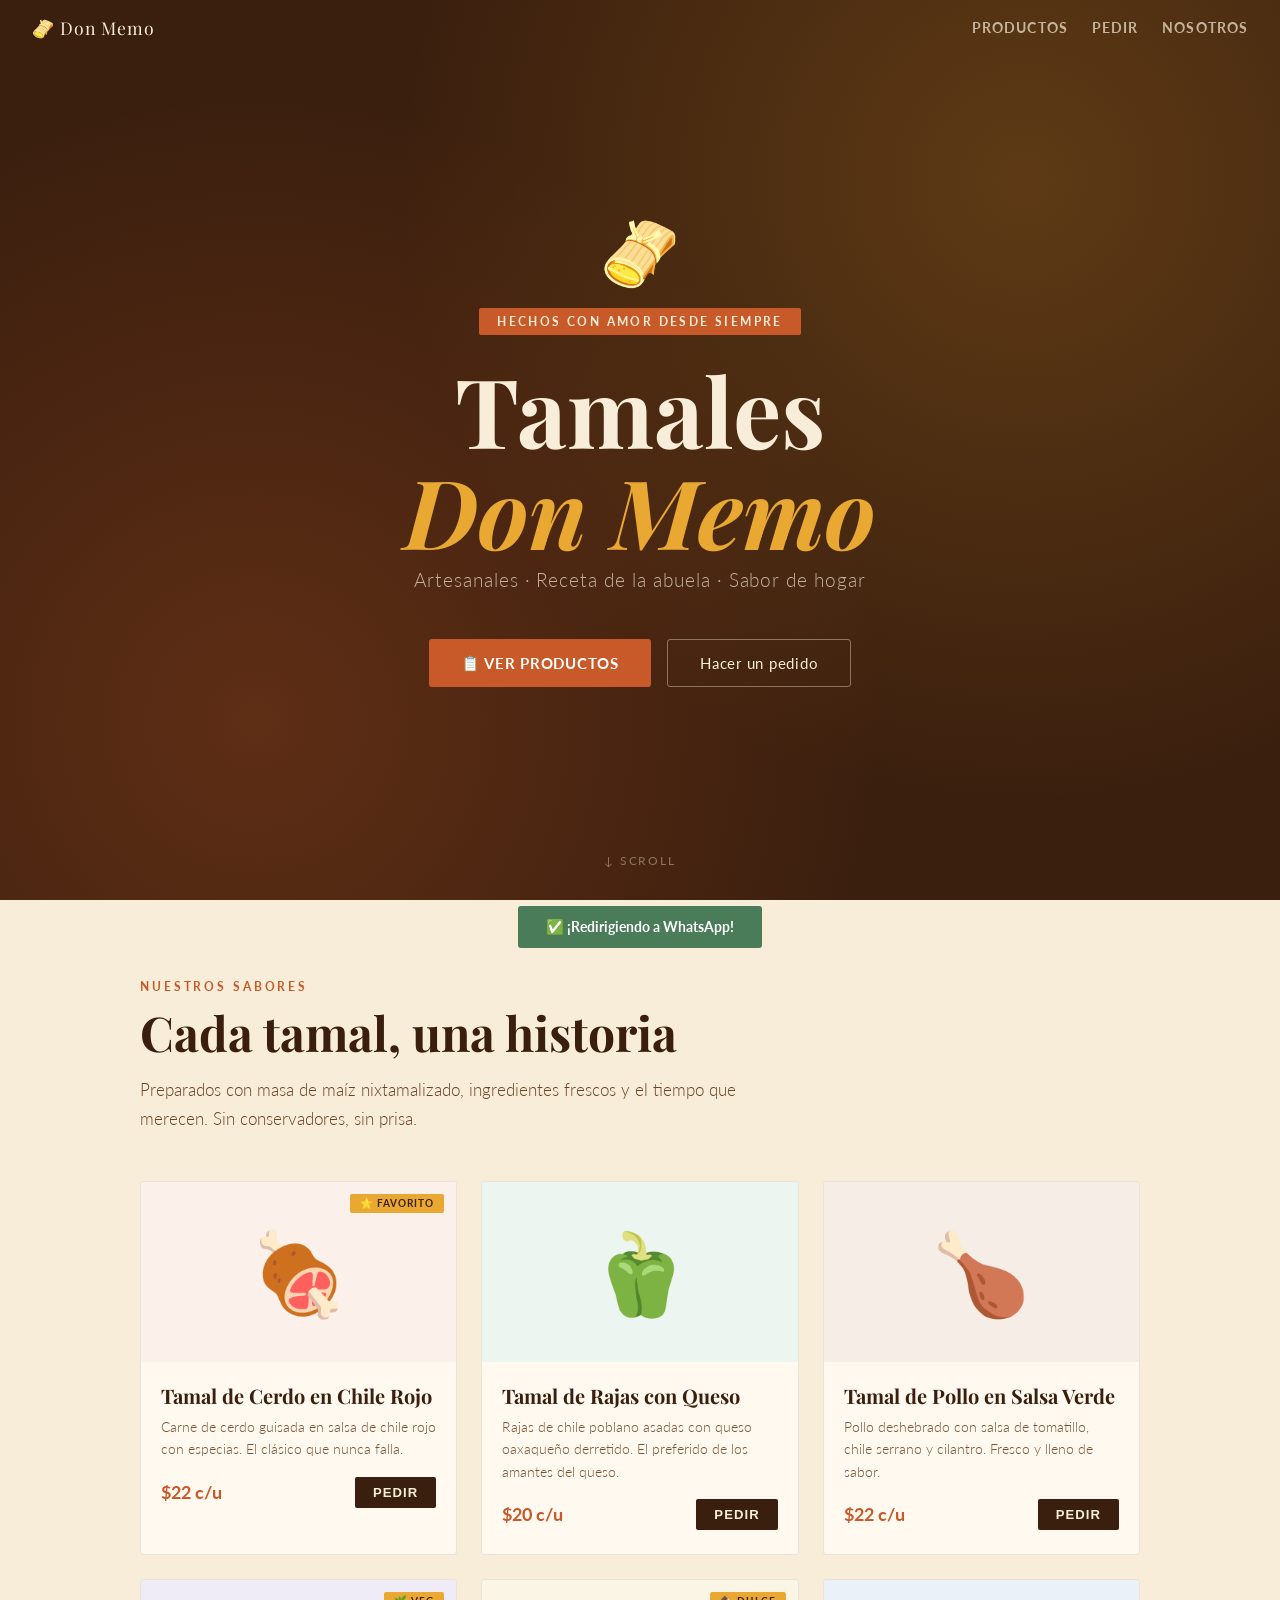
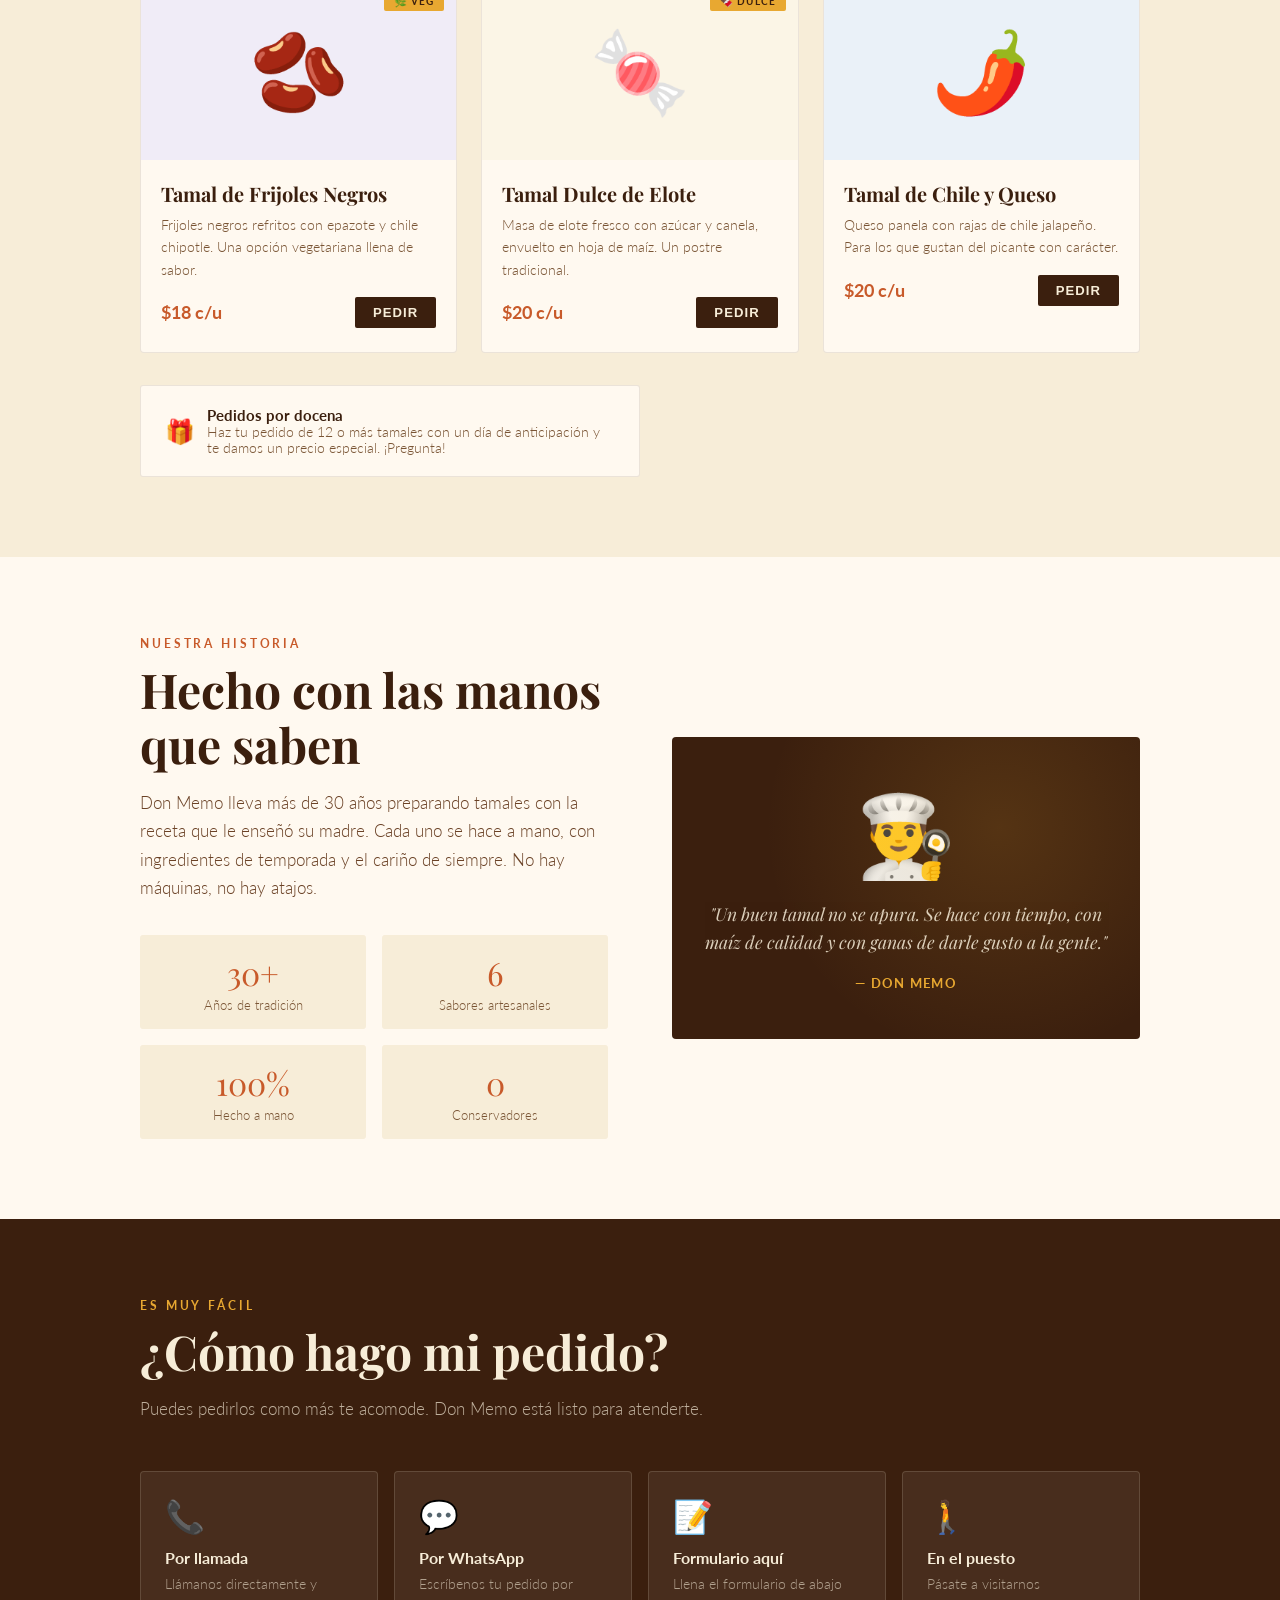
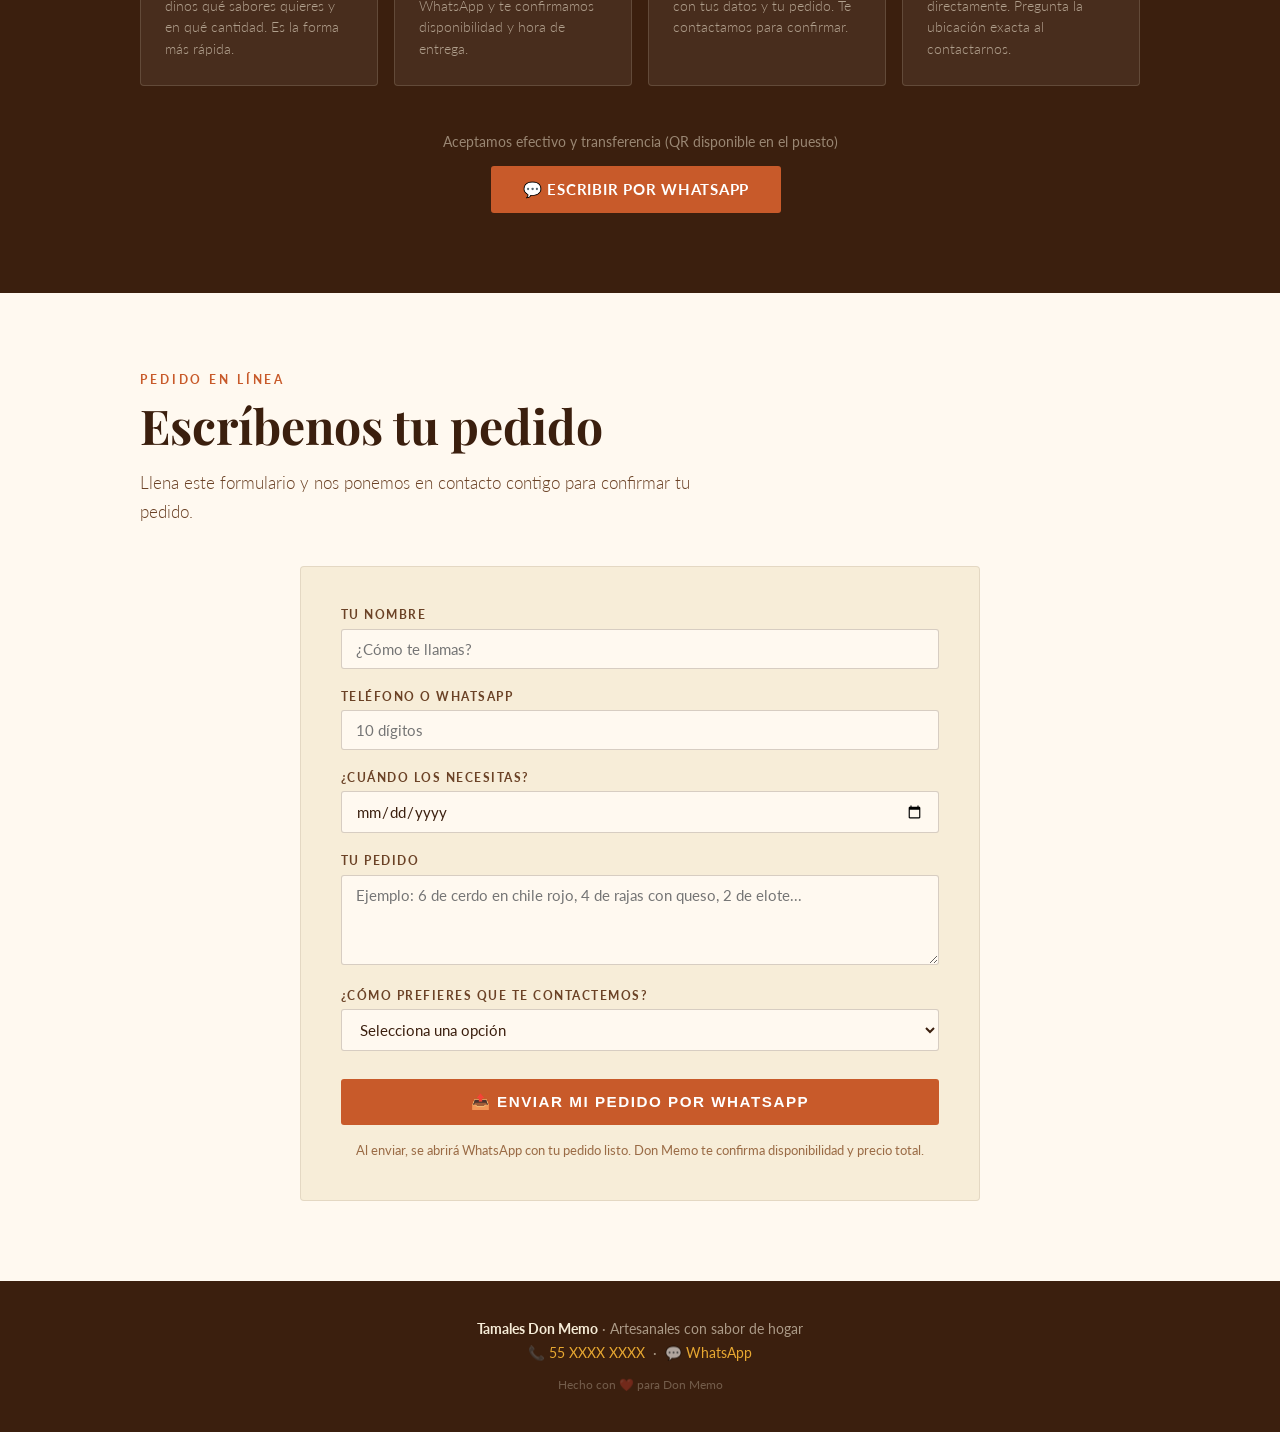
==== index.html @ 499f680a "carga incial de la pagina" ====
<!DOCTYPE html>
<html lang="es">
<head>
<meta charset="UTF-8">
<meta name="viewport" content="width=device-width, initial-scale=1.0">
<title>Tamales Don Memo – Artesanales de la Abuela</title>
<link href="https://fonts.googleapis.com/css2?family=Playfair+Display:ital,wght@0,700;1,400&family=Lato:wght@300;400;700&display=swap" rel="stylesheet">
<style>
  :root {
    --cafe: #3B1F0E;
    --terracota: #C85A2A;
    --amarillo: #E8A831;
    --crema: #F7EDD8;
    --verde: #4A7C59;
    --blanco: #FFF9F0;
  }

  * { margin: 0; padding: 0; box-sizing: border-box; }

  html { scroll-behavior: smooth; }

  body {
    font-family: 'Lato', sans-serif;
    background: var(--blanco);
    color: var(--cafe);
    overflow-x: hidden;
  }

  /* ─── HERO ─── */
  .hero {
    min-height: 100vh;
    background: var(--cafe);
    position: relative;
    display: flex;
    flex-direction: column;
    align-items: center;
    justify-content: center;
    text-align: center;
    padding: 2rem;
    overflow: hidden;
  }

  .hero::before {
    content: '';
    position: absolute;
    inset: 0;
    background-image:
      radial-gradient(circle at 20% 80%, rgba(200,90,42,0.25) 0%, transparent 50%),
      radial-gradient(circle at 80% 20%, rgba(232,168,49,0.2) 0%, transparent 50%);
    pointer-events: none;
  }

  .hero-badge {
    display: inline-block;
    background: var(--terracota);
    color: var(--crema);
    font-size: 0.75rem;
    letter-spacing: 0.2em;
    text-transform: uppercase;
    padding: 6px 18px;
    border-radius: 2px;
    margin-bottom: 1.5rem;
    font-weight: 700;
    animation: fadeDown 0.6s ease both;
  }

  .hero h1 {
    font-family: 'Playfair Display', serif;
    font-size: clamp(3rem, 10vw, 6rem);
    color: var(--crema);
    line-height: 1.05;
    margin-bottom: 0.5rem;
    animation: fadeDown 0.7s ease 0.1s both;
  }

  .hero h1 em {
    font-style: italic;
    color: var(--amarillo);
  }

  .hero-sub {
    font-size: clamp(1rem, 3vw, 1.2rem);
    color: rgba(247,237,216,0.7);
    font-weight: 300;
    letter-spacing: 0.05em;
    margin-bottom: 3rem;
    animation: fadeDown 0.7s ease 0.2s both;
  }

  .hero-cta {
    display: flex;
    gap: 1rem;
    flex-wrap: wrap;
    justify-content: center;
    animation: fadeDown 0.7s ease 0.3s both;
  }

  .btn-primary {
    background: var(--terracota);
    color: #fff;
    padding: 14px 32px;
    border-radius: 3px;
    font-weight: 700;
    font-size: 0.95rem;
    text-decoration: none;
    letter-spacing: 0.05em;
    text-transform: uppercase;
    transition: background 0.2s, transform 0.15s;
    display: inline-flex;
    align-items: center;
    gap: 8px;
  }
  .btn-primary:hover { background: #a84520; transform: translateY(-2px); }

  .btn-outline {
    border: 1.5px solid rgba(247,237,216,0.4);
    color: var(--crema);
    padding: 14px 32px;
    border-radius: 3px;
    font-weight: 400;
    font-size: 0.95rem;
    text-decoration: none;
    letter-spacing: 0.05em;
    transition: border-color 0.2s, transform 0.15s;
  }
  .btn-outline:hover { border-color: var(--crema); transform: translateY(-2px); }

  .scroll-hint {
    position: absolute;
    bottom: 2rem;
    left: 50%;
    transform: translateX(-50%);
    color: rgba(247,237,216,0.4);
    font-size: 0.75rem;
    letter-spacing: 0.15em;
    text-transform: uppercase;
    animation: bounce 2s infinite;
  }

  .hero-icon {
    font-size: 4rem;
    margin-bottom: 1rem;
    animation: fadeDown 0.6s ease 0s both;
    display: block;
  }

  /* ─── SECTION WRAPPER ─── */
  section { padding: 5rem 1.5rem; }

  .container { max-width: 1000px; margin: 0 auto; }

  .section-label {
    font-size: 0.72rem;
    letter-spacing: 0.25em;
    text-transform: uppercase;
    color: var(--terracota);
    font-weight: 700;
    margin-bottom: 0.75rem;
  }

  .section-title {
    font-family: 'Playfair Display', serif;
    font-size: clamp(2rem, 5vw, 3rem);
    line-height: 1.15;
    margin-bottom: 1rem;
    color: var(--cafe);
  }

  .section-desc {
    font-size: 1.05rem;
    color: #6B4226;
    line-height: 1.7;
    max-width: 600px;
    font-weight: 300;
  }

  /* ─── PRODUCTOS ─── */
  .productos-bg { background: var(--crema); }

  .productos-grid {
    display: grid;
    grid-template-columns: repeat(auto-fill, minmax(280px, 1fr));
    gap: 1.5rem;
    margin-top: 3rem;
  }

  .producto-card {
    background: var(--blanco);
    border-radius: 4px;
    overflow: hidden;
    border: 1px solid rgba(59,31,14,0.1);
    transition: transform 0.25s, box-shadow 0.25s;
    position: relative;
  }
  .producto-card:hover { transform: translateY(-5px); box-shadow: 0 12px 32px rgba(59,31,14,0.12); }

  .producto-img {
    width: 100%;
    height: 180px;
    display: flex;
    align-items: center;
    justify-content: center;
    font-size: 5rem;
    position: relative;
  }

  .producto-img-verde { background: #EDF5F1; }
  .producto-img-cafe  { background: #F5EDE6; }
  .producto-img-rojo  { background: #FBF0EA; }
  .producto-img-morado { background: #F0ECF7; }
  .producto-img-amarillo { background: #FBF5E6; }
  .producto-img-azul { background: #EAF1F8; }

  .producto-badge {
    position: absolute;
    top: 12px;
    right: 12px;
    background: var(--amarillo);
    color: var(--cafe);
    font-size: 0.65rem;
    font-weight: 700;
    letter-spacing: 0.1em;
    text-transform: uppercase;
    padding: 3px 10px;
    border-radius: 2px;
  }

  .producto-body { padding: 1.25rem 1.25rem 1.5rem; }

  .producto-nombre {
    font-family: 'Playfair Display', serif;
    font-size: 1.25rem;
    margin-bottom: 0.4rem;
    color: var(--cafe);
  }

  .producto-desc {
    font-size: 0.88rem;
    color: #7A5535;
    line-height: 1.6;
    margin-bottom: 1rem;
    font-weight: 300;
  }

  .producto-footer {
    display: flex;
    align-items: center;
    justify-content: space-between;
  }

  .producto-precio {
    font-size: 1.1rem;
    font-weight: 700;
    color: var(--terracota);
  }

  .btn-pedir {
    background: var(--cafe);
    color: var(--crema);
    border: none;
    padding: 8px 18px;
    border-radius: 2px;
    font-size: 0.82rem;
    font-weight: 700;
    letter-spacing: 0.08em;
    cursor: pointer;
    text-transform: uppercase;
    transition: background 0.2s;
  }
  .btn-pedir:hover { background: var(--terracota); }

  /* ─── NOSOTROS ─── */
  .nosotros-inner {
    display: grid;
    grid-template-columns: 1fr 1fr;
    gap: 4rem;
    align-items: center;
  }
  @media (max-width: 640px) { .nosotros-inner { grid-template-columns: 1fr; gap: 2rem; } }

  .nosotros-visual {
    background: var(--cafe);
    border-radius: 4px;
    padding: 3rem 2rem;
    text-align: center;
    position: relative;
    overflow: hidden;
  }
  .nosotros-visual::before {
    content: '';
    position: absolute;
    inset: 0;
    background: radial-gradient(circle at 70% 30%, rgba(232,168,49,0.15) 0%, transparent 60%);
  }
  .nosotros-emoji { font-size: 5rem; display: block; margin-bottom: 1rem; }
  .nosotros-quote {
    font-family: 'Playfair Display', serif;
    font-style: italic;
    color: var(--crema);
    font-size: 1.1rem;
    line-height: 1.6;
    opacity: 0.85;
  }

  .nosotros-data {
    display: grid;
    grid-template-columns: 1fr 1fr;
    gap: 1rem;
    margin-top: 2rem;
  }

  .dato {
    background: var(--crema);
    border-radius: 3px;
    padding: 1rem;
    text-align: center;
  }
  .dato-num {
    font-family: 'Playfair Display', serif;
    font-size: 2rem;
    color: var(--terracota);
    display: block;
  }
  .dato-label { font-size: 0.8rem; color: #7A5535; font-weight: 300; }

  /* ─── PEDIDOS ─── */
  .pedidos-bg { background: var(--cafe); }

  .pedidos-bg .section-label { color: var(--amarillo); }
  .pedidos-bg .section-title { color: var(--crema); }
  .pedidos-bg .section-desc { color: rgba(247,237,216,0.7); }

  .formas-grid {
    display: grid;
    grid-template-columns: repeat(auto-fill, minmax(220px, 1fr));
    gap: 1rem;
    margin-top: 3rem;
  }

  .forma-card {
    background: rgba(247,237,216,0.07);
    border: 1px solid rgba(247,237,216,0.15);
    border-radius: 4px;
    padding: 1.5rem;
    transition: background 0.2s;
  }
  .forma-card:hover { background: rgba(247,237,216,0.12); }

  .forma-icon { font-size: 2rem; margin-bottom: 0.75rem; display: block; }

  .forma-titulo {
    font-weight: 700;
    color: var(--crema);
    font-size: 1rem;
    margin-bottom: 0.4rem;
  }

  .forma-desc {
    font-size: 0.85rem;
    color: rgba(247,237,216,0.6);
    line-height: 1.6;
    font-weight: 300;
  }

  .pedido-cta {
    margin-top: 3rem;
    text-align: center;
  }

  /* ─── FORMULARIO ─── */
  .form-section { background: var(--blanco); }

  .form-wrapper {
    background: var(--crema);
    border-radius: 4px;
    padding: 2.5rem;
    margin-top: 2.5rem;
    border: 1px solid rgba(59,31,14,0.1);
    max-width: 680px;
    margin-left: auto;
    margin-right: auto;
  }

  .form-row { margin-bottom: 1.25rem; }

  .form-row label {
    display: block;
    font-size: 0.78rem;
    font-weight: 700;
    letter-spacing: 0.12em;
    text-transform: uppercase;
    color: #6B4226;
    margin-bottom: 0.4rem;
  }

  .form-row input,
  .form-row select,
  .form-row textarea {
    width: 100%;
    padding: 10px 14px;
    border: 1.5px solid rgba(59,31,14,0.2);
    border-radius: 3px;
    font-family: 'Lato', sans-serif;
    font-size: 0.95rem;
    background: var(--blanco);
    color: var(--cafe);
    outline: none;
    transition: border-color 0.2s;
  }
  .form-row input:focus,
  .form-row select:focus,
  .form-row textarea:focus {
    border-color: var(--terracota);
  }

  .form-row textarea { resize: vertical; min-height: 90px; }

  .form-submit {
    width: 100%;
    padding: 14px;
    background: var(--terracota);
    color: #fff;
    border: none;
    border-radius: 3px;
    font-size: 0.95rem;
    font-weight: 700;
    letter-spacing: 0.1em;
    text-transform: uppercase;
    cursor: pointer;
    transition: background 0.2s, transform 0.15s;
    margin-top: 0.5rem;
  }
  .form-submit:hover { background: #a84520; transform: translateY(-2px); }

  .form-nota {
    margin-top: 1rem;
    font-size: 0.8rem;
    color: #9A6B45;
    text-align: center;
    line-height: 1.5;
  }

  /* ─── FOOTER ─── */
  footer {
    background: var(--cafe);
    color: rgba(247,237,216,0.6);
    text-align: center;
    padding: 2.5rem 1.5rem;
    font-size: 0.85rem;
  }
  footer strong { color: var(--crema); }
  footer a { color: var(--amarillo); text-decoration: none; }

  /* ─── MODAL ─── */
  .modal-overlay {
    display: none;
    position: fixed;
    inset: 0;
    background: rgba(20,8,2,0.75);
    z-index: 100;
    align-items: center;
    justify-content: center;
    padding: 1rem;
  }
  .modal-overlay.active { display: flex; }

  .modal {
    background: var(--blanco);
    border-radius: 4px;
    padding: 2rem;
    max-width: 460px;
    width: 100%;
    position: relative;
    animation: zoomIn 0.2s ease;
  }

  .modal-close {
    position: absolute;
    top: 1rem;
    right: 1rem;
    background: none;
    border: none;
    font-size: 1.4rem;
    cursor: pointer;
    color: #9A6B45;
  }

  .modal h3 {
    font-family: 'Playfair Display', serif;
    font-size: 1.4rem;
    margin-bottom: 0.4rem;
    color: var(--cafe);
  }
  .modal p { font-size: 0.9rem; color: #7A5535; margin-bottom: 1.25rem; line-height: 1.6; }

  .modal .form-row { margin-bottom: 1rem; }
  .modal .form-submit { margin-top: 0; }

  /* ─── TOAST ─── */
  .toast {
    position: fixed;
    bottom: 2rem;
    left: 50%;
    transform: translateX(-50%) translateY(80px);
    background: var(--verde);
    color: #fff;
    padding: 12px 28px;
    border-radius: 3px;
    font-weight: 700;
    font-size: 0.9rem;
    z-index: 200;
    transition: transform 0.3s ease;
    pointer-events: none;
  }
  .toast.show { transform: translateX(-50%) translateY(0); }

  /* ─── ANIMACIONES ─── */
  @keyframes fadeDown {
    from { opacity: 0; transform: translateY(-16px); }
    to   { opacity: 1; transform: translateY(0); }
  }
  @keyframes bounce {
    0%, 100% { transform: translateX(-50%) translateY(0); }
    50%       { transform: translateX(-50%) translateY(8px); }
  }
  @keyframes zoomIn {
    from { opacity: 0; transform: scale(0.95); }
    to   { opacity: 1; transform: scale(1); }
  }

  /* ─── NAV ─── */
  nav {
    position: fixed;
    top: 0; left: 0; right: 0;
    z-index: 50;
    padding: 1rem 2rem;
    display: flex;
    align-items: center;
    justify-content: space-between;
    transition: background 0.3s, box-shadow 0.3s;
  }
  nav.scrolled {
    background: var(--cafe);
    box-shadow: 0 2px 16px rgba(0,0,0,0.3);
  }
  .nav-brand {
    font-family: 'Playfair Display', serif;
    font-size: 1.1rem;
    color: var(--crema);
    text-decoration: none;
    letter-spacing: 0.05em;
  }
  .nav-links { display: flex; gap: 1.5rem; }
  .nav-links a {
    color: rgba(247,237,216,0.7);
    text-decoration: none;
    font-size: 0.85rem;
    letter-spacing: 0.08em;
    font-weight: 700;
    text-transform: uppercase;
    transition: color 0.2s;
  }
  .nav-links a:hover { color: var(--crema); }
  @media (max-width: 500px) { .nav-links { display: none; } }
</style>
</head>
<body>

<!-- NAV -->
<nav id="nav">
  <a href="#" class="nav-brand">🫔 Don Memo</a>
  <div class="nav-links">
    <a href="#productos">Productos</a>
    <a href="#pedido">Pedir</a>
    <a href="#nosotros">Nosotros</a>
  </div>
</nav>

<!-- HERO -->
<section class="hero">
  <span class="hero-icon">🫔</span>
  <div class="hero-badge">Hechos con amor desde siempre</div>
  <h1>Tamales<br><em>Don Memo</em></h1>
  <p class="hero-sub">Artesanales · Receta de la abuela · Sabor de hogar</p>
  <div class="hero-cta">
    <a href="#productos" class="btn-primary">📋 Ver productos</a>
    <a href="#pedido" class="btn-outline">Hacer un pedido</a>
  </div>
  <span class="scroll-hint">↓ scroll</span>
</section>

<!-- PRODUCTOS -->
<section class="productos-bg" id="productos">
  <div class="container">
    <div class="section-label">Nuestros sabores</div>
    <h2 class="section-title">Cada tamal, una historia</h2>
    <p class="section-desc">Preparados con masa de maíz nixtamalizado, ingredientes frescos y el tiempo que merecen. Sin conservadores, sin prisa.</p>

    <div class="productos-grid">

      <div class="producto-card">
        <div class="producto-img producto-img-rojo">🍖
          <span class="producto-badge">⭐ Favorito</span>
        </div>
        <div class="producto-body">
          <h3 class="producto-nombre">Tamal de Cerdo en Chile Rojo</h3>
          <p class="producto-desc">Carne de cerdo guisada en salsa de chile rojo con especias. El clásico que nunca falla.</p>
          <div class="producto-footer">
            <span class="producto-precio">$22 c/u</span>
            <button class="btn-pedir" onclick="abrirModal('Tamal de Cerdo en Chile Rojo')">Pedir</button>
          </div>
        </div>
      </div>

      <div class="producto-card">
        <div class="producto-img producto-img-verde">🫑</div>
        <div class="producto-body">
          <h3 class="producto-nombre">Tamal de Rajas con Queso</h3>
          <p class="producto-desc">Rajas de chile poblano asadas con queso oaxaqueño derretido. El preferido de los amantes del queso.</p>
          <div class="producto-footer">
            <span class="producto-precio">$20 c/u</span>
            <button class="btn-pedir" onclick="abrirModal('Tamal de Rajas con Queso')">Pedir</button>
          </div>
        </div>
      </div>

      <div class="producto-card">
        <div class="producto-img producto-img-cafe">🍗</div>
        <div class="producto-body">
          <h3 class="producto-nombre">Tamal de Pollo en Salsa Verde</h3>
          <p class="producto-desc">Pollo deshebrado con salsa de tomatillo, chile serrano y cilantro. Fresco y lleno de sabor.</p>
          <div class="producto-footer">
            <span class="producto-precio">$22 c/u</span>
            <button class="btn-pedir" onclick="abrirModal('Tamal de Pollo en Salsa Verde')">Pedir</button>
          </div>
        </div>
      </div>

      <div class="producto-card">
        <div class="producto-img producto-img-morado">🫘
          <span class="producto-badge">🌿 Veg</span>
        </div>
        <div class="producto-body">
          <h3 class="producto-nombre">Tamal de Frijoles Negros</h3>
          <p class="producto-desc">Frijoles negros refritos con epazote y chile chipotle. Una opción vegetariana llena de sabor.</p>
          <div class="producto-footer">
            <span class="producto-precio">$18 c/u</span>
            <button class="btn-pedir" onclick="abrirModal('Tamal de Frijoles Negros')">Pedir</button>
          </div>
        </div>
      </div>

      <div class="producto-card">
        <div class="producto-img producto-img-amarillo">🍬
          <span class="producto-badge">🍫 Dulce</span>
        </div>
        <div class="producto-body">
          <h3 class="producto-nombre">Tamal Dulce de Elote</h3>
          <p class="producto-desc">Masa de elote fresco con azúcar y canela, envuelto en hoja de maíz. Un postre tradicional.</p>
          <div class="producto-footer">
            <span class="producto-precio">$20 c/u</span>
            <button class="btn-pedir" onclick="abrirModal('Tamal Dulce de Elote')">Pedir</button>
          </div>
        </div>
      </div>

      <div class="producto-card">
        <div class="producto-img producto-img-azul">🌶️</div>
        <div class="producto-body">
          <h3 class="producto-nombre">Tamal de Chile y Queso</h3>
          <p class="producto-desc">Queso panela con rajas de chile jalapeño. Para los que gustan del picante con carácter.</p>
          <div class="producto-footer">
            <span class="producto-precio">$20 c/u</span>
            <button class="btn-pedir" onclick="abrirModal('Tamal de Chile y Queso')">Pedir</button>
          </div>
        </div>
      </div>

    </div>

    <!-- Nota docena -->
    <div style="margin-top: 2rem; background: var(--blanco); border: 1px solid rgba(59,31,14,0.1); border-radius: 3px; padding: 1.25rem 1.5rem; display: flex; align-items: center; gap: 12px; max-width: 500px;">
      <span style="font-size: 1.5rem;">🎁</span>
      <div>
        <div style="font-weight: 700; font-size: 0.95rem; color: var(--cafe);">Pedidos por docena</div>
        <div style="font-size: 0.85rem; color: #7A5535; font-weight: 300;">Haz tu pedido de 12 o más tamales con un día de anticipación y te damos un precio especial. ¡Pregunta!</div>
      </div>
    </div>
  </div>
</section>

<!-- NOSOTROS -->
<section id="nosotros">
  <div class="container">
    <div class="nosotros-inner">
      <div>
        <div class="section-label">Nuestra historia</div>
        <h2 class="section-title">Hecho con las manos que saben</h2>
        <p class="section-desc">Don Memo lleva más de 30 años preparando tamales con la receta que le enseñó su madre. Cada uno se hace a mano, con ingredientes de temporada y el cariño de siempre. No hay máquinas, no hay atajos.</p>
        <div class="nosotros-data">
          <div class="dato"><span class="dato-num">30+</span><span class="dato-label">Años de tradición</span></div>
          <div class="dato"><span class="dato-num">6</span><span class="dato-label">Sabores artesanales</span></div>
          <div class="dato"><span class="dato-num">100%</span><span class="dato-label">Hecho a mano</span></div>
          <div class="dato"><span class="dato-num">0</span><span class="dato-label">Conservadores</span></div>
        </div>
      </div>
      <div class="nosotros-visual">
        <span class="nosotros-emoji">👨‍🍳</span>
        <p class="nosotros-quote">"Un buen tamal no se apura. Se hace con tiempo, con maíz de calidad y con ganas de darle gusto a la gente."</p>
        <br>
        <p style="color: var(--amarillo); font-size: 0.8rem; letter-spacing: 0.1em; text-transform: uppercase; font-weight: 700;">— Don Memo</p>
      </div>
    </div>
  </div>
</section>

<!-- CÓMO PEDIR -->
<section class="pedidos-bg" id="pedido">
  <div class="container">
    <div class="section-label">Es muy fácil</div>
    <h2 class="section-title">¿Cómo hago mi pedido?</h2>
    <p class="section-desc">Puedes pedirlos como más te acomode. Don Memo está listo para atenderte.</p>

    <div class="formas-grid">
      <div class="forma-card">
        <span class="forma-icon">📞</span>
        <div class="forma-titulo">Por llamada</div>
        <div class="forma-desc">Llámanos directamente y dinos qué sabores quieres y en qué cantidad. Es la forma más rápida.</div>
      </div>
      <div class="forma-card">
        <span class="forma-icon">💬</span>
        <div class="forma-titulo">Por WhatsApp</div>
        <div class="forma-desc">Escríbenos tu pedido por WhatsApp y te confirmamos disponibilidad y hora de entrega.</div>
      </div>
      <div class="forma-card">
        <span class="forma-icon">📝</span>
        <div class="forma-titulo">Formulario aquí</div>
        <div class="forma-desc">Llena el formulario de abajo con tus datos y tu pedido. Te contactamos para confirmar.</div>
      </div>
      <div class="forma-card">
        <span class="forma-icon">🚶</span>
        <div class="forma-titulo">En el puesto</div>
        <div class="forma-desc">Pásate a visitarnos directamente. Pregunta la ubicación exacta al contactarnos.</div>
      </div>
    </div>

    <div class="pedido-cta">
      <p style="color: rgba(247,237,216,0.5); font-size: 0.85rem; margin-bottom: 1rem;">Aceptamos efectivo y transferencia (QR disponible en el puesto)</p>
      <a href="https://wa.me/521XXXXXXXXXX?text=Hola%20Don%20Memo%2C%20quiero%20hacer%20un%20pedido%20de%20tamales%20%F0%9F%AB%94" target="_blank" class="btn-primary" style="margin-right: 0.5rem;">
        💬 Escribir por WhatsApp
      </a>
    </div>
  </div>
</section>

<!-- FORMULARIO -->
<section class="form-section">
  <div class="container">
    <div class="section-label">Pedido en línea</div>
    <h2 class="section-title">Escríbenos tu pedido</h2>
    <p class="section-desc">Llena este formulario y nos ponemos en contacto contigo para confirmar tu pedido.</p>

    <div class="form-wrapper">
      <div class="form-row">
        <label>Tu nombre</label>
        <input type="text" id="nombre" placeholder="¿Cómo te llamas?" />
      </div>
      <div class="form-row">
        <label>Teléfono o WhatsApp</label>
        <input type="tel" id="telefono" placeholder="10 dígitos" />
      </div>
      <div class="form-row">
        <label>¿Cuándo los necesitas?</label>
        <input type="date" id="fecha" />
      </div>
      <div class="form-row">
        <label>Tu pedido</label>
        <textarea id="pedido-txt" placeholder="Ejemplo: 6 de cerdo en chile rojo, 4 de rajas con queso, 2 de elote..."></textarea>
      </div>
      <div class="form-row">
        <label>¿Cómo prefieres que te contactemos?</label>
        <select id="contacto">
          <option value="">Selecciona una opción</option>
          <option value="whatsapp">Por WhatsApp</option>
          <option value="llamada">Por llamada</option>
        </select>
      </div>
      <button class="form-submit" onclick="enviarPedido()">📤 Enviar mi pedido por WhatsApp</button>
      <p class="form-nota">Al enviar, se abrirá WhatsApp con tu pedido listo. Don Memo te confirma disponibilidad y precio total.</p>
    </div>
  </div>
</section>

<!-- FOOTER -->
<footer>
  <p><strong>Tamales Don Memo</strong> · Artesanales con sabor de hogar</p>
  <p style="margin-top: 0.5rem;">📞 <a href="tel:521XXXXXXXXXX">55 XXXX XXXX</a> &nbsp;·&nbsp; 💬 <a href="https://wa.me/521XXXXXXXXXX">WhatsApp</a></p>
  <p style="margin-top: 1rem; font-size: 0.75rem; opacity: 0.5;">Hecho con ❤️ para Don Memo</p>
</footer>

<!-- MODAL -->
<div class="modal-overlay" id="modal">
  <div class="modal">
    <button class="modal-close" onclick="cerrarModal()">✕</button>
    <h3 id="modal-titulo">Tamal de Cerdo</h3>
    <p>Dinos cuántos necesitas y te contactamos por WhatsApp para confirmar tu pedido.</p>
    <div class="form-row">
      <label>Tu nombre</label>
      <input type="text" id="m-nombre" placeholder="¿Cómo te llamas?" />
    </div>
    <div class="form-row">
      <label>Cantidad</label>
      <input type="number" id="m-cantidad" min="1" value="6" placeholder="¿Cuántos tamales?" />
    </div>
    <div class="form-row">
      <label>Tu teléfono</label>
      <input type="tel" id="m-tel" placeholder="Para confirmarte el pedido" />
    </div>
    <button class="form-submit" onclick="enviarModal()">💬 Pedir por WhatsApp</button>
  </div>
</div>

<!-- TOAST -->
<div class="toast" id="toast">✅ ¡Redirigiendo a WhatsApp!</div>

<script>
  // NAV scroll effect
  window.addEventListener('scroll', () => {
    document.getElementById('nav').classList.toggle('scrolled', window.scrollY > 60);
  });

  // Modal
  let productoActual = '';
  function abrirModal(nombre) {
    productoActual = nombre;
    document.getElementById('modal-titulo').textContent = nombre;
    document.getElementById('modal').classList.add('active');
  }
  function cerrarModal() {
    document.getElementById('modal').classList.remove('active');
  }
  document.getElementById('modal').addEventListener('click', function(e) {
    if (e.target === this) cerrarModal();
  });

  function enviarModal() {
    const nombre   = document.getElementById('m-nombre').value.trim();
    const cantidad = document.getElementById('m-cantidad').value;
    const tel      = document.getElementById('m-tel').value.trim();

    if (!nombre || !cantidad) {
      alert('Por favor completa tu nombre y la cantidad.');
      return;
    }

    const msg = `Hola Don Memo 🫔, soy *${nombre}* y quisiera pedir *${cantidad} tamales de ${productoActual}*. Mi teléfono es ${tel || 'te lo doy después'}. ¿Están disponibles?`;
    const url = `https://wa.me/521XXXXXXXXXX?text=${encodeURIComponent(msg)}`;
    cerrarModal();
    mostrarToast();
    setTimeout(() => window.open(url, '_blank'), 600);
  }

  function enviarPedido() {
    const nombre   = document.getElementById('nombre').value.trim();
    const telefono = document.getElementById('telefono').value.trim();
    const fecha    = document.getElementById('fecha').value;
    const pedido   = document.getElementById('pedido-txt').value.trim();

    if (!nombre || !pedido) {
      alert('Por favor llena al menos tu nombre y el pedido.');
      return;
    }

    let msg = `Hola Don Memo 🫔, soy *${nombre}*`;
    if (telefono) msg += `, mi tel es ${telefono}`;
    if (fecha)    msg += `. Lo necesito para el *${fecha}*`;
    msg += `.\n\nMi pedido:\n${pedido}\n\n¿Puede ser? 😊`;

    const url = `https://wa.me/521XXXXXXXXXX?text=${encodeURIComponent(msg)}`;
    mostrarToast();
    setTimeout(() => window.open(url, '_blank'), 600);
  }

  function mostrarToast() {
    const t = document.getElementById('toast');
    t.classList.add('show');
    setTimeout(() => t.classList.remove('show'), 3000);
  }
</script>
</body>
</html>
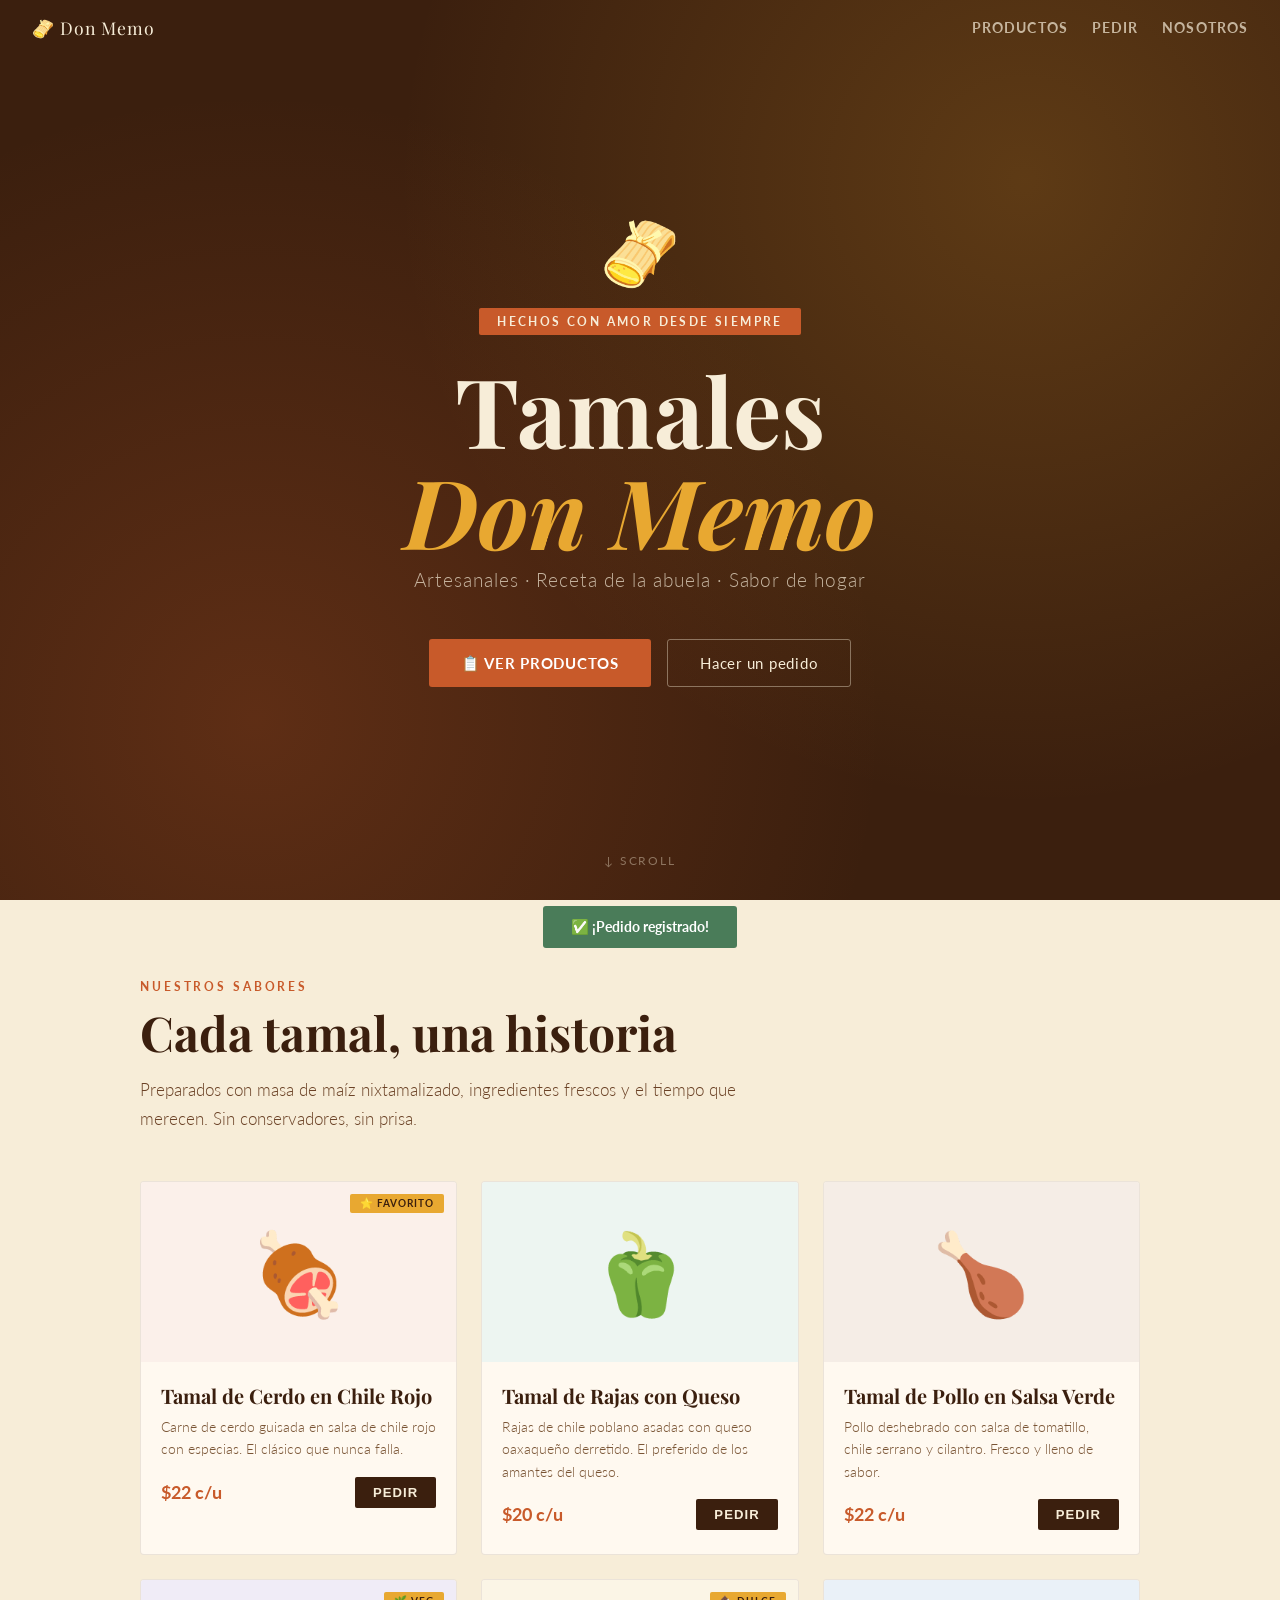
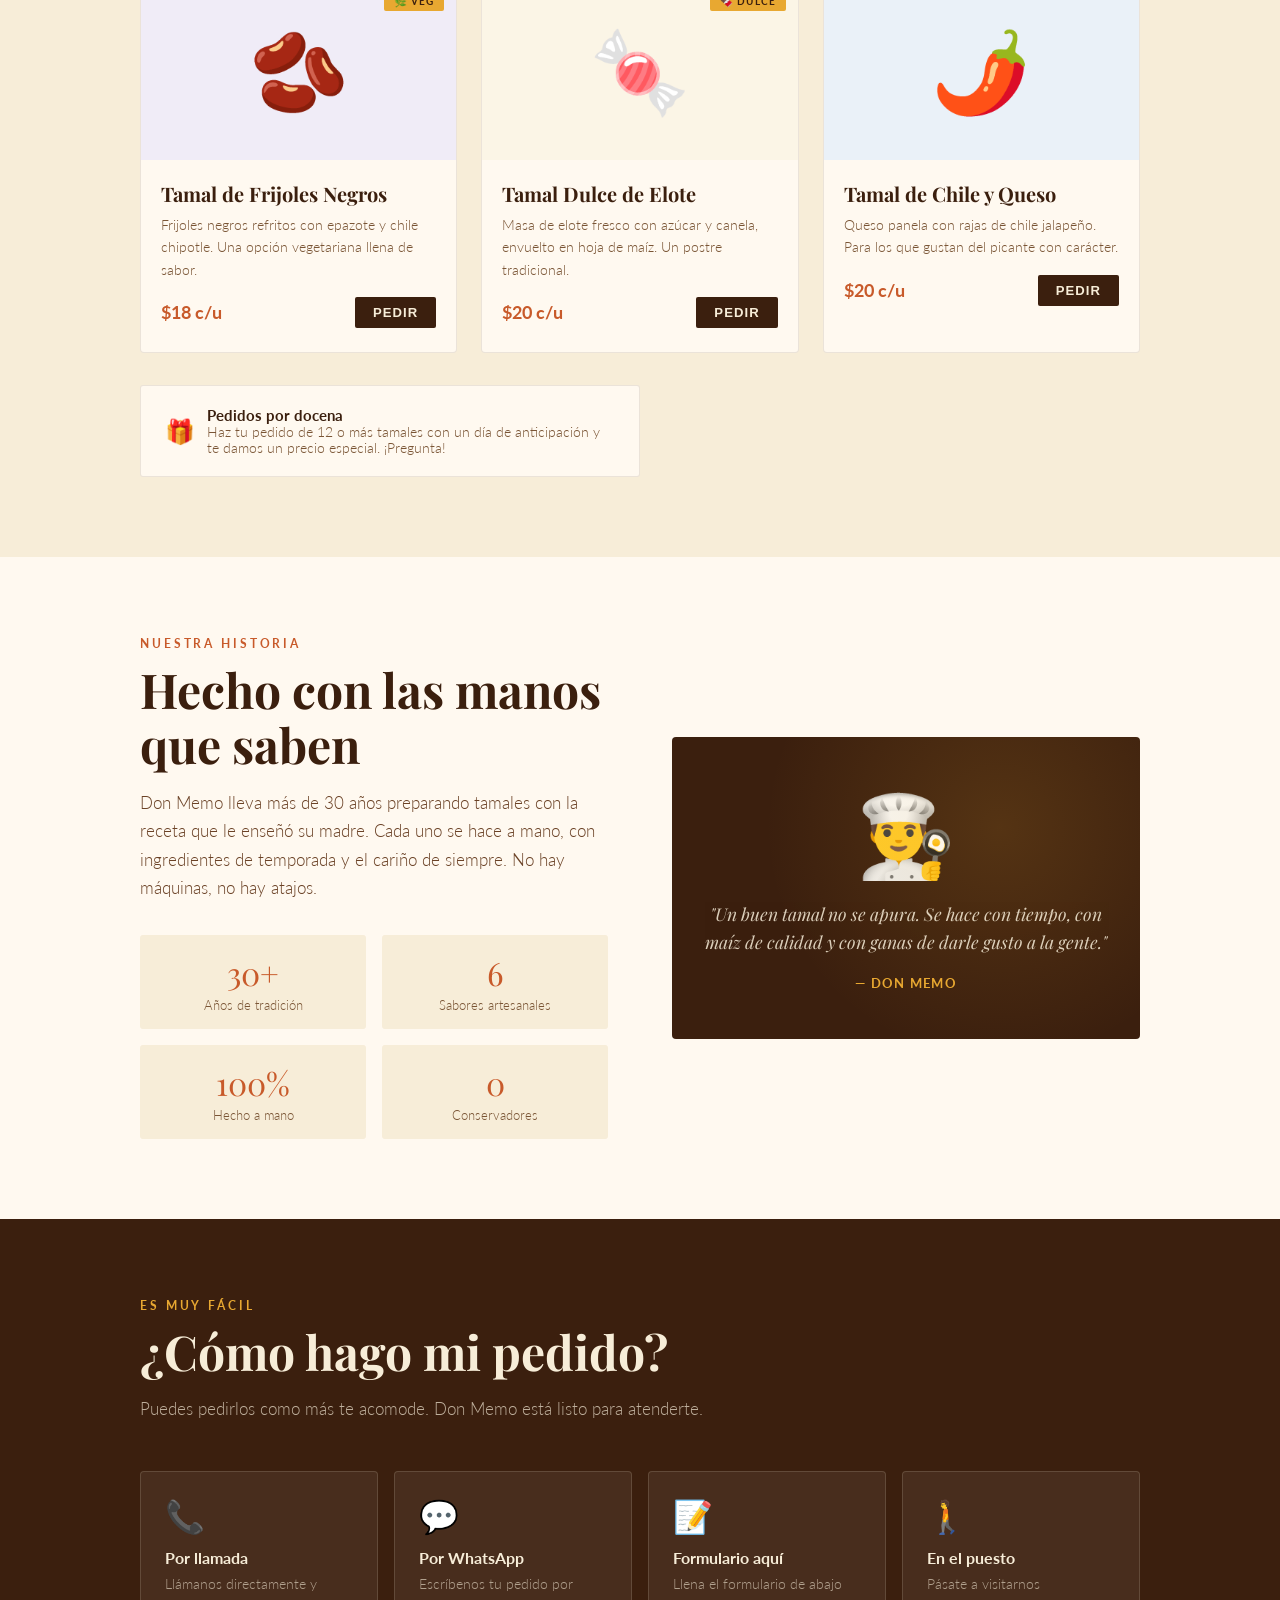
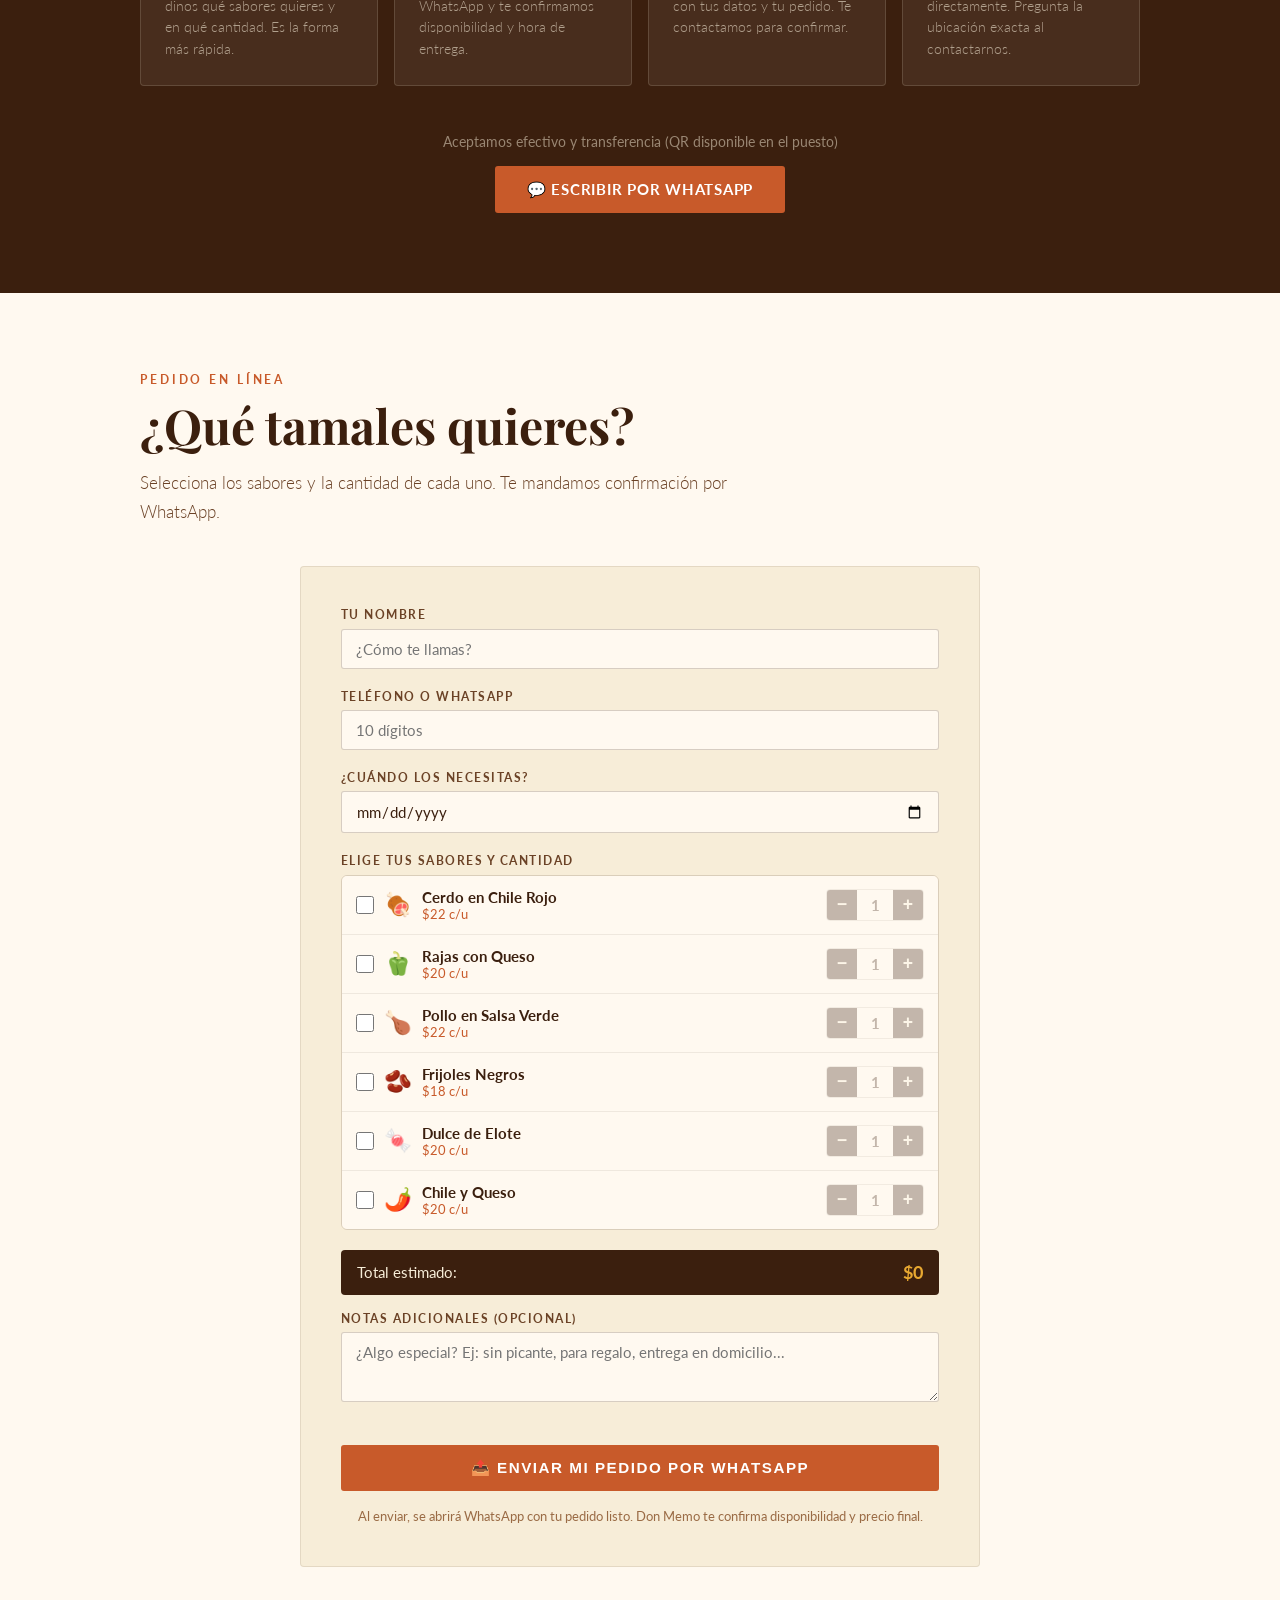
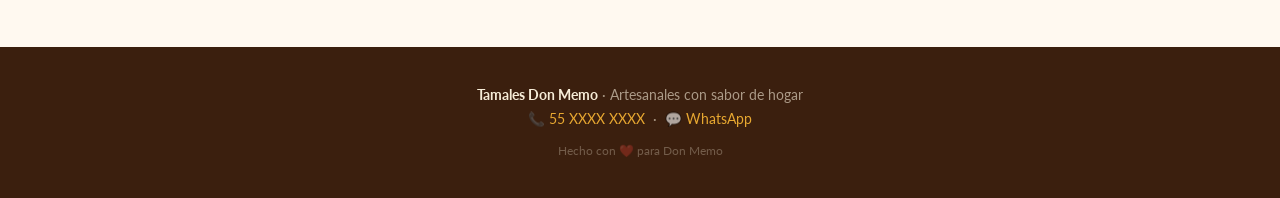
==== commit 96103eb4: "cambio en pedidos" ====
--- a/index.html
+++ b/index.html
@@ -16,550 +16,234 @@
   }
 
   * { margin: 0; padding: 0; box-sizing: border-box; }
-
   html { scroll-behavior: smooth; }
-
-  body {
-    font-family: 'Lato', sans-serif;
-    background: var(--blanco);
-    color: var(--cafe);
-    overflow-x: hidden;
-  }
-
-  /* ─── HERO ─── */
+  body { font-family: 'Lato', sans-serif; background: var(--blanco); color: var(--cafe); overflow-x: hidden; }
+
+  /* HERO */
   .hero {
-    min-height: 100vh;
-    background: var(--cafe);
-    position: relative;
-    display: flex;
-    flex-direction: column;
-    align-items: center;
-    justify-content: center;
-    text-align: center;
-    padding: 2rem;
-    overflow: hidden;
-  }
-
+    min-height: 100vh; background: var(--cafe); position: relative;
+    display: flex; flex-direction: column; align-items: center;
+    justify-content: center; text-align: center; padding: 2rem; overflow: hidden;
+  }
   .hero::before {
-    content: '';
-    position: absolute;
-    inset: 0;
+    content: ''; position: absolute; inset: 0;
     background-image:
       radial-gradient(circle at 20% 80%, rgba(200,90,42,0.25) 0%, transparent 50%),
       radial-gradient(circle at 80% 20%, rgba(232,168,49,0.2) 0%, transparent 50%);
     pointer-events: none;
   }
-
   .hero-badge {
-    display: inline-block;
-    background: var(--terracota);
-    color: var(--crema);
-    font-size: 0.75rem;
-    letter-spacing: 0.2em;
-    text-transform: uppercase;
-    padding: 6px 18px;
-    border-radius: 2px;
-    margin-bottom: 1.5rem;
-    font-weight: 700;
+    display: inline-block; background: var(--terracota); color: var(--crema);
+    font-size: 0.75rem; letter-spacing: 0.2em; text-transform: uppercase;
+    padding: 6px 18px; border-radius: 2px; margin-bottom: 1.5rem; font-weight: 700;
     animation: fadeDown 0.6s ease both;
   }
-
   .hero h1 {
-    font-family: 'Playfair Display', serif;
-    font-size: clamp(3rem, 10vw, 6rem);
-    color: var(--crema);
-    line-height: 1.05;
-    margin-bottom: 0.5rem;
+    font-family: 'Playfair Display', serif; font-size: clamp(3rem, 10vw, 6rem);
+    color: var(--crema); line-height: 1.05; margin-bottom: 0.5rem;
     animation: fadeDown 0.7s ease 0.1s both;
   }
-
-  .hero h1 em {
-    font-style: italic;
-    color: var(--amarillo);
-  }
-
+  .hero h1 em { font-style: italic; color: var(--amarillo); }
   .hero-sub {
-    font-size: clamp(1rem, 3vw, 1.2rem);
-    color: rgba(247,237,216,0.7);
-    font-weight: 300;
-    letter-spacing: 0.05em;
-    margin-bottom: 3rem;
+    font-size: clamp(1rem, 3vw, 1.2rem); color: rgba(247,237,216,0.7);
+    font-weight: 300; letter-spacing: 0.05em; margin-bottom: 3rem;
     animation: fadeDown 0.7s ease 0.2s both;
   }
-
-  .hero-cta {
-    display: flex;
-    gap: 1rem;
-    flex-wrap: wrap;
-    justify-content: center;
-    animation: fadeDown 0.7s ease 0.3s both;
-  }
-
+  .hero-cta { display: flex; gap: 1rem; flex-wrap: wrap; justify-content: center; animation: fadeDown 0.7s ease 0.3s both; }
   .btn-primary {
-    background: var(--terracota);
-    color: #fff;
-    padding: 14px 32px;
-    border-radius: 3px;
-    font-weight: 700;
-    font-size: 0.95rem;
-    text-decoration: none;
-    letter-spacing: 0.05em;
-    text-transform: uppercase;
-    transition: background 0.2s, transform 0.15s;
-    display: inline-flex;
-    align-items: center;
-    gap: 8px;
+    background: var(--terracota); color: #fff; padding: 14px 32px; border-radius: 3px;
+    font-weight: 700; font-size: 0.95rem; text-decoration: none; letter-spacing: 0.05em;
+    text-transform: uppercase; transition: background 0.2s, transform 0.15s;
+    display: inline-flex; align-items: center; gap: 8px;
   }
   .btn-primary:hover { background: #a84520; transform: translateY(-2px); }
-
   .btn-outline {
-    border: 1.5px solid rgba(247,237,216,0.4);
-    color: var(--crema);
-    padding: 14px 32px;
-    border-radius: 3px;
-    font-weight: 400;
-    font-size: 0.95rem;
-    text-decoration: none;
-    letter-spacing: 0.05em;
-    transition: border-color 0.2s, transform 0.15s;
+    border: 1.5px solid rgba(247,237,216,0.4); color: var(--crema); padding: 14px 32px;
+    border-radius: 3px; font-weight: 400; font-size: 0.95rem; text-decoration: none;
+    letter-spacing: 0.05em; transition: border-color 0.2s, transform 0.15s;
   }
   .btn-outline:hover { border-color: var(--crema); transform: translateY(-2px); }
-
   .scroll-hint {
-    position: absolute;
-    bottom: 2rem;
-    left: 50%;
-    transform: translateX(-50%);
-    color: rgba(247,237,216,0.4);
-    font-size: 0.75rem;
-    letter-spacing: 0.15em;
-    text-transform: uppercase;
-    animation: bounce 2s infinite;
-  }
-
-  .hero-icon {
-    font-size: 4rem;
-    margin-bottom: 1rem;
-    animation: fadeDown 0.6s ease 0s both;
-    display: block;
-  }
-
-  /* ─── SECTION WRAPPER ─── */
+    position: absolute; bottom: 2rem; left: 50%; transform: translateX(-50%);
+    color: rgba(247,237,216,0.4); font-size: 0.75rem; letter-spacing: 0.15em;
+    text-transform: uppercase; animation: bounce 2s infinite;
+  }
+  .hero-icon { font-size: 4rem; margin-bottom: 1rem; animation: fadeDown 0.6s ease 0s both; display: block; }
+
+  /* SECTIONS */
   section { padding: 5rem 1.5rem; }
-
   .container { max-width: 1000px; margin: 0 auto; }
-
-  .section-label {
-    font-size: 0.72rem;
-    letter-spacing: 0.25em;
-    text-transform: uppercase;
-    color: var(--terracota);
-    font-weight: 700;
-    margin-bottom: 0.75rem;
-  }
-
-  .section-title {
-    font-family: 'Playfair Display', serif;
-    font-size: clamp(2rem, 5vw, 3rem);
-    line-height: 1.15;
-    margin-bottom: 1rem;
-    color: var(--cafe);
-  }
-
-  .section-desc {
-    font-size: 1.05rem;
-    color: #6B4226;
-    line-height: 1.7;
-    max-width: 600px;
-    font-weight: 300;
-  }
-
-  /* ─── PRODUCTOS ─── */
+  .section-label { font-size: 0.72rem; letter-spacing: 0.25em; text-transform: uppercase; color: var(--terracota); font-weight: 700; margin-bottom: 0.75rem; }
+  .section-title { font-family: 'Playfair Display', serif; font-size: clamp(2rem, 5vw, 3rem); line-height: 1.15; margin-bottom: 1rem; color: var(--cafe); }
+  .section-desc { font-size: 1.05rem; color: #6B4226; line-height: 1.7; max-width: 600px; font-weight: 300; }
+
+  /* PRODUCTOS */
   .productos-bg { background: var(--crema); }
-
-  .productos-grid {
-    display: grid;
-    grid-template-columns: repeat(auto-fill, minmax(280px, 1fr));
-    gap: 1.5rem;
-    margin-top: 3rem;
-  }
-
-  .producto-card {
-    background: var(--blanco);
-    border-radius: 4px;
-    overflow: hidden;
-    border: 1px solid rgba(59,31,14,0.1);
-    transition: transform 0.25s, box-shadow 0.25s;
-    position: relative;
-  }
+  .productos-grid { display: grid; grid-template-columns: repeat(auto-fill, minmax(280px, 1fr)); gap: 1.5rem; margin-top: 3rem; }
+  .producto-card { background: var(--blanco); border-radius: 4px; overflow: hidden; border: 1px solid rgba(59,31,14,0.1); transition: transform 0.25s, box-shadow 0.25s; position: relative; }
   .producto-card:hover { transform: translateY(-5px); box-shadow: 0 12px 32px rgba(59,31,14,0.12); }
-
-  .producto-img {
-    width: 100%;
-    height: 180px;
-    display: flex;
-    align-items: center;
-    justify-content: center;
-    font-size: 5rem;
-    position: relative;
-  }
-
+  .producto-img { width: 100%; height: 180px; display: flex; align-items: center; justify-content: center; font-size: 5rem; position: relative; }
   .producto-img-verde { background: #EDF5F1; }
   .producto-img-cafe  { background: #F5EDE6; }
   .producto-img-rojo  { background: #FBF0EA; }
   .producto-img-morado { background: #F0ECF7; }
   .producto-img-amarillo { background: #FBF5E6; }
   .producto-img-azul { background: #EAF1F8; }
-
-  .producto-badge {
-    position: absolute;
-    top: 12px;
-    right: 12px;
-    background: var(--amarillo);
-    color: var(--cafe);
-    font-size: 0.65rem;
-    font-weight: 700;
-    letter-spacing: 0.1em;
-    text-transform: uppercase;
-    padding: 3px 10px;
-    border-radius: 2px;
-  }
-
+  .producto-badge { position: absolute; top: 12px; right: 12px; background: var(--amarillo); color: var(--cafe); font-size: 0.65rem; font-weight: 700; letter-spacing: 0.1em; text-transform: uppercase; padding: 3px 10px; border-radius: 2px; }
   .producto-body { padding: 1.25rem 1.25rem 1.5rem; }
-
-  .producto-nombre {
-    font-family: 'Playfair Display', serif;
-    font-size: 1.25rem;
-    margin-bottom: 0.4rem;
-    color: var(--cafe);
-  }
-
-  .producto-desc {
-    font-size: 0.88rem;
-    color: #7A5535;
-    line-height: 1.6;
-    margin-bottom: 1rem;
-    font-weight: 300;
-  }
-
-  .producto-footer {
-    display: flex;
-    align-items: center;
-    justify-content: space-between;
-  }
-
-  .producto-precio {
-    font-size: 1.1rem;
-    font-weight: 700;
-    color: var(--terracota);
-  }
-
-  .btn-pedir {
-    background: var(--cafe);
-    color: var(--crema);
-    border: none;
-    padding: 8px 18px;
-    border-radius: 2px;
-    font-size: 0.82rem;
-    font-weight: 700;
-    letter-spacing: 0.08em;
-    cursor: pointer;
-    text-transform: uppercase;
-    transition: background 0.2s;
-  }
+  .producto-nombre { font-family: 'Playfair Display', serif; font-size: 1.25rem; margin-bottom: 0.4rem; color: var(--cafe); }
+  .producto-desc { font-size: 0.88rem; color: #7A5535; line-height: 1.6; margin-bottom: 1rem; font-weight: 300; }
+  .producto-footer { display: flex; align-items: center; justify-content: space-between; }
+  .producto-precio { font-size: 1.1rem; font-weight: 700; color: var(--terracota); }
+  .btn-pedir { background: var(--cafe); color: var(--crema); border: none; padding: 8px 18px; border-radius: 2px; font-size: 0.82rem; font-weight: 700; letter-spacing: 0.08em; cursor: pointer; text-transform: uppercase; transition: background 0.2s; }
   .btn-pedir:hover { background: var(--terracota); }
 
-  /* ─── NOSOTROS ─── */
-  .nosotros-inner {
-    display: grid;
-    grid-template-columns: 1fr 1fr;
-    gap: 4rem;
-    align-items: center;
-  }
+  /* NOSOTROS */
+  .nosotros-inner { display: grid; grid-template-columns: 1fr 1fr; gap: 4rem; align-items: center; }
   @media (max-width: 640px) { .nosotros-inner { grid-template-columns: 1fr; gap: 2rem; } }
-
-  .nosotros-visual {
-    background: var(--cafe);
-    border-radius: 4px;
-    padding: 3rem 2rem;
-    text-align: center;
-    position: relative;
-    overflow: hidden;
-  }
-  .nosotros-visual::before {
-    content: '';
-    position: absolute;
-    inset: 0;
-    background: radial-gradient(circle at 70% 30%, rgba(232,168,49,0.15) 0%, transparent 60%);
-  }
+  .nosotros-visual { background: var(--cafe); border-radius: 4px; padding: 3rem 2rem; text-align: center; position: relative; overflow: hidden; }
+  .nosotros-visual::before { content: ''; position: absolute; inset: 0; background: radial-gradient(circle at 70% 30%, rgba(232,168,49,0.15) 0%, transparent 60%); }
   .nosotros-emoji { font-size: 5rem; display: block; margin-bottom: 1rem; }
-  .nosotros-quote {
-    font-family: 'Playfair Display', serif;
-    font-style: italic;
-    color: var(--crema);
-    font-size: 1.1rem;
-    line-height: 1.6;
-    opacity: 0.85;
-  }
-
-  .nosotros-data {
-    display: grid;
-    grid-template-columns: 1fr 1fr;
-    gap: 1rem;
-    margin-top: 2rem;
-  }
-
-  .dato {
-    background: var(--crema);
-    border-radius: 3px;
-    padding: 1rem;
-    text-align: center;
-  }
-  .dato-num {
-    font-family: 'Playfair Display', serif;
-    font-size: 2rem;
-    color: var(--terracota);
-    display: block;
-  }
+  .nosotros-quote { font-family: 'Playfair Display', serif; font-style: italic; color: var(--crema); font-size: 1.1rem; line-height: 1.6; opacity: 0.85; }
+  .nosotros-data { display: grid; grid-template-columns: 1fr 1fr; gap: 1rem; margin-top: 2rem; }
+  .dato { background: var(--crema); border-radius: 3px; padding: 1rem; text-align: center; }
+  .dato-num { font-family: 'Playfair Display', serif; font-size: 2rem; color: var(--terracota); display: block; }
   .dato-label { font-size: 0.8rem; color: #7A5535; font-weight: 300; }
 
-  /* ─── PEDIDOS ─── */
+  /* CÓMO PEDIR */
   .pedidos-bg { background: var(--cafe); }
-
   .pedidos-bg .section-label { color: var(--amarillo); }
   .pedidos-bg .section-title { color: var(--crema); }
   .pedidos-bg .section-desc { color: rgba(247,237,216,0.7); }
-
-  .formas-grid {
-    display: grid;
-    grid-template-columns: repeat(auto-fill, minmax(220px, 1fr));
-    gap: 1rem;
-    margin-top: 3rem;
-  }
-
-  .forma-card {
-    background: rgba(247,237,216,0.07);
-    border: 1px solid rgba(247,237,216,0.15);
-    border-radius: 4px;
-    padding: 1.5rem;
-    transition: background 0.2s;
-  }
+  .formas-grid { display: grid; grid-template-columns: repeat(auto-fill, minmax(220px, 1fr)); gap: 1rem; margin-top: 3rem; }
+  .forma-card { background: rgba(247,237,216,0.07); border: 1px solid rgba(247,237,216,0.15); border-radius: 4px; padding: 1.5rem; transition: background 0.2s; }
   .forma-card:hover { background: rgba(247,237,216,0.12); }
-
   .forma-icon { font-size: 2rem; margin-bottom: 0.75rem; display: block; }
-
-  .forma-titulo {
-    font-weight: 700;
-    color: var(--crema);
-    font-size: 1rem;
-    margin-bottom: 0.4rem;
-  }
-
-  .forma-desc {
-    font-size: 0.85rem;
-    color: rgba(247,237,216,0.6);
-    line-height: 1.6;
-    font-weight: 300;
-  }
-
-  .pedido-cta {
-    margin-top: 3rem;
-    text-align: center;
-  }
-
-  /* ─── FORMULARIO ─── */
+  .forma-titulo { font-weight: 700; color: var(--crema); font-size: 1rem; margin-bottom: 0.4rem; }
+  .forma-desc { font-size: 0.85rem; color: rgba(247,237,216,0.6); line-height: 1.6; font-weight: 300; }
+  .pedido-cta { margin-top: 3rem; text-align: center; }
+
+  /* FORMULARIO */
   .form-section { background: var(--blanco); }
-
-  .form-wrapper {
-    background: var(--crema);
-    border-radius: 4px;
-    padding: 2.5rem;
-    margin-top: 2.5rem;
-    border: 1px solid rgba(59,31,14,0.1);
-    max-width: 680px;
-    margin-left: auto;
-    margin-right: auto;
-  }
-
+  .form-wrapper { background: var(--crema); border-radius: 4px; padding: 2.5rem; margin-top: 2.5rem; border: 1px solid rgba(59,31,14,0.1); max-width: 680px; margin-left: auto; margin-right: auto; }
   .form-row { margin-bottom: 1.25rem; }
-
-  .form-row label {
-    display: block;
-    font-size: 0.78rem;
-    font-weight: 700;
-    letter-spacing: 0.12em;
-    text-transform: uppercase;
-    color: #6B4226;
-    margin-bottom: 0.4rem;
-  }
-
+  .form-row > label {
+    display: block; font-size: 0.78rem; font-weight: 700; letter-spacing: 0.12em;
+    text-transform: uppercase; color: #6B4226; margin-bottom: 0.4rem;
+  }
   .form-row input,
   .form-row select,
   .form-row textarea {
-    width: 100%;
-    padding: 10px 14px;
-    border: 1.5px solid rgba(59,31,14,0.2);
-    border-radius: 3px;
-    font-family: 'Lato', sans-serif;
-    font-size: 0.95rem;
-    background: var(--blanco);
-    color: var(--cafe);
-    outline: none;
-    transition: border-color 0.2s;
-  }
-  .form-row input:focus,
-  .form-row select:focus,
-  .form-row textarea:focus {
-    border-color: var(--terracota);
-  }
-
-  .form-row textarea { resize: vertical; min-height: 90px; }
+    width: 100%; padding: 10px 14px; border: 1.5px solid rgba(59,31,14,0.2);
+    border-radius: 3px; font-family: 'Lato', sans-serif; font-size: 0.95rem;
+    background: var(--blanco); color: var(--cafe); outline: none; transition: border-color 0.2s;
+  }
+  .form-row input:focus, .form-row select:focus, .form-row textarea:focus { border-color: var(--terracota); }
+  .form-row textarea { resize: vertical; min-height: 70px; }
+
+  /* CHECKLIST */
+  .checklist { display: flex; flex-direction: column; gap: 0; border: 1.5px solid rgba(59,31,14,0.15); border-radius: 6px; overflow: hidden; }
+  .checklist-item {
+    display: flex; align-items: center; justify-content: space-between;
+    padding: 12px 14px; background: var(--blanco);
+    border-bottom: 1px solid rgba(59,31,14,0.08);
+    transition: background 0.15s;
+  }
+  .checklist-item:last-child { border-bottom: none; }
+  .checklist-item.activo { background: #FFF3E8; }
+  .checklist-left { display: flex; align-items: center; gap: 10px; flex: 1; }
+  .checklist-left input[type="checkbox"] {
+    width: 18px; height: 18px; accent-color: var(--terracota);
+    cursor: pointer; flex-shrink: 0;
+    border: none; padding: 0;
+  }
+  .checklist-label {
+    display: flex; align-items: center; gap: 10px; cursor: pointer;
+    font-size: 0; /* reset */
+  }
+  .checklist-emoji { font-size: 1.4rem; line-height: 1; }
+  .checklist-nombre { font-size: 0.95rem; font-weight: 700; color: var(--cafe); display: block; }
+  .checklist-precio { font-size: 0.8rem; color: var(--terracota); font-weight: 400; display: block; }
+
+  /* Cantidad +/- */
+  .checklist-cantidad {
+    display: flex; align-items: center; gap: 0;
+    border: 1.5px solid rgba(59,31,14,0.2); border-radius: 4px; overflow: hidden;
+    opacity: 0.3; pointer-events: none; transition: opacity 0.2s;
+    flex-shrink: 0;
+  }
+  .checklist-cantidad.habilitado { opacity: 1; pointer-events: all; }
+  .checklist-cantidad button {
+    background: var(--cafe); color: var(--crema); border: none;
+    width: 30px; height: 30px; font-size: 1.1rem; font-weight: 700;
+    cursor: pointer; transition: background 0.15s; display: flex; align-items: center; justify-content: center;
+  }
+  .checklist-cantidad button:hover { background: var(--terracota); }
+  .checklist-cantidad span {
+    width: 36px; text-align: center; font-size: 0.95rem;
+    font-weight: 700; color: var(--cafe); background: var(--blanco);
+    line-height: 30px; display: block;
+  }
+
+  /* Total bar */
+  .total-bar {
+    display: flex; justify-content: space-between; align-items: center;
+    background: var(--cafe); color: var(--crema); padding: 12px 16px;
+    border-radius: 4px; margin-top: 1rem; font-size: 0.95rem;
+  }
 
   .form-submit {
-    width: 100%;
-    padding: 14px;
-    background: var(--terracota);
-    color: #fff;
-    border: none;
-    border-radius: 3px;
-    font-size: 0.95rem;
-    font-weight: 700;
-    letter-spacing: 0.1em;
-    text-transform: uppercase;
-    cursor: pointer;
-    transition: background 0.2s, transform 0.15s;
-    margin-top: 0.5rem;
+    width: 100%; padding: 14px; background: var(--terracota); color: #fff; border: none;
+    border-radius: 3px; font-size: 0.95rem; font-weight: 700; letter-spacing: 0.1em;
+    text-transform: uppercase; cursor: pointer; transition: background 0.2s, transform 0.15s; margin-top: 1.25rem;
   }
   .form-submit:hover { background: #a84520; transform: translateY(-2px); }
-
-  .form-nota {
-    margin-top: 1rem;
-    font-size: 0.8rem;
-    color: #9A6B45;
-    text-align: center;
-    line-height: 1.5;
-  }
-
-  /* ─── FOOTER ─── */
-  footer {
-    background: var(--cafe);
-    color: rgba(247,237,216,0.6);
-    text-align: center;
-    padding: 2.5rem 1.5rem;
-    font-size: 0.85rem;
-  }
+  .form-nota { margin-top: 1rem; font-size: 0.8rem; color: #9A6B45; text-align: center; line-height: 1.5; }
+
+  /* FOOTER */
+  footer { background: var(--cafe); color: rgba(247,237,216,0.6); text-align: center; padding: 2.5rem 1.5rem; font-size: 0.85rem; }
   footer strong { color: var(--crema); }
   footer a { color: var(--amarillo); text-decoration: none; }
 
-  /* ─── MODAL ─── */
-  .modal-overlay {
-    display: none;
-    position: fixed;
-    inset: 0;
-    background: rgba(20,8,2,0.75);
-    z-index: 100;
-    align-items: center;
-    justify-content: center;
-    padding: 1rem;
-  }
+  /* MODAL */
+  .modal-overlay { display: none; position: fixed; inset: 0; background: rgba(20,8,2,0.75); z-index: 100; align-items: center; justify-content: center; padding: 1rem; }
   .modal-overlay.active { display: flex; }
-
-  .modal {
-    background: var(--blanco);
-    border-radius: 4px;
-    padding: 2rem;
-    max-width: 460px;
-    width: 100%;
-    position: relative;
-    animation: zoomIn 0.2s ease;
-  }
-
-  .modal-close {
-    position: absolute;
-    top: 1rem;
-    right: 1rem;
-    background: none;
-    border: none;
-    font-size: 1.4rem;
-    cursor: pointer;
-    color: #9A6B45;
-  }
-
-  .modal h3 {
-    font-family: 'Playfair Display', serif;
-    font-size: 1.4rem;
-    margin-bottom: 0.4rem;
-    color: var(--cafe);
-  }
+  .modal { background: var(--blanco); border-radius: 4px; padding: 2rem; max-width: 460px; width: 100%; position: relative; animation: zoomIn 0.2s ease; }
+  .modal-close { position: absolute; top: 1rem; right: 1rem; background: none; border: none; font-size: 1.4rem; cursor: pointer; color: #9A6B45; }
+  .modal h3 { font-family: 'Playfair Display', serif; font-size: 1.4rem; margin-bottom: 0.4rem; color: var(--cafe); }
   .modal p { font-size: 0.9rem; color: #7A5535; margin-bottom: 1.25rem; line-height: 1.6; }
-
   .modal .form-row { margin-bottom: 1rem; }
   .modal .form-submit { margin-top: 0; }
 
-  /* ─── TOAST ─── */
-  .toast {
-    position: fixed;
-    bottom: 2rem;
-    left: 50%;
-    transform: translateX(-50%) translateY(80px);
-    background: var(--verde);
-    color: #fff;
-    padding: 12px 28px;
-    border-radius: 3px;
-    font-weight: 700;
-    font-size: 0.9rem;
-    z-index: 200;
-    transition: transform 0.3s ease;
-    pointer-events: none;
-  }
+  /* TOAST */
+  .toast { position: fixed; bottom: 2rem; left: 50%; transform: translateX(-50%) translateY(80px); background: var(--verde); color: #fff; padding: 12px 28px; border-radius: 3px; font-weight: 700; font-size: 0.9rem; z-index: 200; transition: transform 0.3s ease; pointer-events: none; }
   .toast.show { transform: translateX(-50%) translateY(0); }
 
-  /* ─── ANIMACIONES ─── */
-  @keyframes fadeDown {
-    from { opacity: 0; transform: translateY(-16px); }
-    to   { opacity: 1; transform: translateY(0); }
-  }
-  @keyframes bounce {
-    0%, 100% { transform: translateX(-50%) translateY(0); }
-    50%       { transform: translateX(-50%) translateY(8px); }
-  }
-  @keyframes zoomIn {
-    from { opacity: 0; transform: scale(0.95); }
-    to   { opacity: 1; transform: scale(1); }
-  }
-
-  /* ─── NAV ─── */
-  nav {
-    position: fixed;
-    top: 0; left: 0; right: 0;
-    z-index: 50;
-    padding: 1rem 2rem;
-    display: flex;
-    align-items: center;
-    justify-content: space-between;
-    transition: background 0.3s, box-shadow 0.3s;
-  }
-  nav.scrolled {
-    background: var(--cafe);
-    box-shadow: 0 2px 16px rgba(0,0,0,0.3);
-  }
-  .nav-brand {
-    font-family: 'Playfair Display', serif;
-    font-size: 1.1rem;
-    color: var(--crema);
-    text-decoration: none;
-    letter-spacing: 0.05em;
-  }
+  /* CONFIRMACIÓN */
+  .confirm-icon { font-size: 3.5rem; display: block; margin-bottom: 0.75rem; }
+  .confirm-titulo { font-family: 'Playfair Display', serif; font-size: 1.6rem; color: var(--cafe); margin-bottom: 0.3rem; }
+  .confirm-sub { font-size: 0.9rem; color: #7A5535; margin-bottom: 1.25rem; line-height: 1.6; }
+  .confirm-resumen { background: var(--crema); border-radius: 4px; padding: 1rem 1.25rem; margin-bottom: 1.25rem; }
+  .confirm-resumen-titulo { font-size: 0.72rem; font-weight: 700; letter-spacing: 0.15em; text-transform: uppercase; color: #9A6B45; margin-bottom: 0.6rem; }
+  .confirm-item { display: flex; justify-content: space-between; font-size: 0.9rem; color: var(--cafe); padding: 4px 0; border-bottom: 1px solid rgba(59,31,14,0.08); }
+  .confirm-item:last-child { border-bottom: none; }
+  .confirm-total { display: flex; justify-content: space-between; font-weight: 700; font-size: 1rem; color: var(--terracota); margin-top: 0.75rem; padding-top: 0.75rem; border-top: 1.5px solid rgba(59,31,14,0.15); }
+  .confirm-btn-wa { width: 100%; padding: 13px; background: #25D366; color: #fff; border: none; border-radius: 3px; font-size: 0.95rem; font-weight: 700; letter-spacing: 0.08em; cursor: pointer; text-transform: uppercase; transition: background 0.2s; margin-bottom: 0.6rem; }
+  .confirm-btn-wa:hover { background: #1ebe5d; }
+  .confirm-btn-nuevo { width: 100%; padding: 11px; background: transparent; color: var(--cafe); border: 1.5px solid rgba(59,31,14,0.2); border-radius: 3px; font-size: 0.88rem; cursor: pointer; transition: background 0.2s; }
+  .confirm-btn-nuevo:hover { background: var(--crema); }
+
+  /* ANIMACIONES */
+  @keyframes fadeDown { from { opacity: 0; transform: translateY(-16px); } to { opacity: 1; transform: translateY(0); } }
+  @keyframes bounce { 0%, 100% { transform: translateX(-50%) translateY(0); } 50% { transform: translateX(-50%) translateY(8px); } }
+  @keyframes zoomIn { from { opacity: 0; transform: scale(0.95); } to { opacity: 1; transform: scale(1); } }
+
+  /* NAV */
+  nav { position: fixed; top: 0; left: 0; right: 0; z-index: 50; padding: 1rem 2rem; display: flex; align-items: center; justify-content: space-between; transition: background 0.3s, box-shadow 0.3s; }
+  nav.scrolled { background: var(--cafe); box-shadow: 0 2px 16px rgba(0,0,0,0.3); }
+  .nav-brand { font-family: 'Playfair Display', serif; font-size: 1.1rem; color: var(--crema); text-decoration: none; letter-spacing: 0.05em; }
   .nav-links { display: flex; gap: 1.5rem; }
-  .nav-links a {
-    color: rgba(247,237,216,0.7);
-    text-decoration: none;
-    font-size: 0.85rem;
-    letter-spacing: 0.08em;
-    font-weight: 700;
-    text-transform: uppercase;
-    transition: color 0.2s;
-  }
+  .nav-links a { color: rgba(247,237,216,0.7); text-decoration: none; font-size: 0.85rem; letter-spacing: 0.08em; font-weight: 700; text-transform: uppercase; transition: color 0.2s; }
   .nav-links a:hover { color: var(--crema); }
   @media (max-width: 500px) { .nav-links { display: none; } }
 </style>
@@ -595,7 +279,6 @@
     <div class="section-label">Nuestros sabores</div>
     <h2 class="section-title">Cada tamal, una historia</h2>
     <p class="section-desc">Preparados con masa de maíz nixtamalizado, ingredientes frescos y el tiempo que merecen. Sin conservadores, sin prisa.</p>
-
     <div class="productos-grid">
 
       <div class="producto-card">
@@ -678,7 +361,6 @@
 
     </div>
 
-    <!-- Nota docena -->
     <div style="margin-top: 2rem; background: var(--blanco); border: 1px solid rgba(59,31,14,0.1); border-radius: 3px; padding: 1.25rem 1.5rem; display: flex; align-items: center; gap: 12px; max-width: 500px;">
       <span style="font-size: 1.5rem;">🎁</span>
       <div>
@@ -720,7 +402,6 @@
     <div class="section-label">Es muy fácil</div>
     <h2 class="section-title">¿Cómo hago mi pedido?</h2>
     <p class="section-desc">Puedes pedirlos como más te acomode. Don Memo está listo para atenderte.</p>
-
     <div class="formas-grid">
       <div class="forma-card">
         <span class="forma-icon">📞</span>
@@ -743,24 +424,24 @@
         <div class="forma-desc">Pásate a visitarnos directamente. Pregunta la ubicación exacta al contactarnos.</div>
       </div>
     </div>
-
     <div class="pedido-cta">
       <p style="color: rgba(247,237,216,0.5); font-size: 0.85rem; margin-bottom: 1rem;">Aceptamos efectivo y transferencia (QR disponible en el puesto)</p>
-      <a href="https://wa.me/521XXXXXXXXXX?text=Hola%20Don%20Memo%2C%20quiero%20hacer%20un%20pedido%20de%20tamales%20%F0%9F%AB%94" target="_blank" class="btn-primary" style="margin-right: 0.5rem;">
+      <a href="https://wa.me/5215512685115?text=Hola%20Don%20Memo%2C%20quiero%20hacer%20un%20pedido%20de%20tamales%20%F0%9F%AB%94" target="_blank" class="btn-primary">
         💬 Escribir por WhatsApp
       </a>
     </div>
   </div>
 </section>
 
-<!-- FORMULARIO -->
+<!-- FORMULARIO CON CHECKLIST -->
 <section class="form-section">
   <div class="container">
     <div class="section-label">Pedido en línea</div>
-    <h2 class="section-title">Escríbenos tu pedido</h2>
-    <p class="section-desc">Llena este formulario y nos ponemos en contacto contigo para confirmar tu pedido.</p>
+    <h2 class="section-title">¿Qué tamales quieres?</h2>
+    <p class="section-desc">Selecciona los sabores y la cantidad de cada uno. Te mandamos confirmación por WhatsApp.</p>
 
     <div class="form-wrapper">
+
       <div class="form-row">
         <label>Tu nombre</label>
         <input type="text" id="nombre" placeholder="¿Cómo te llamas?" />
@@ -773,20 +454,135 @@
         <label>¿Cuándo los necesitas?</label>
         <input type="date" id="fecha" />
       </div>
+
       <div class="form-row">
-        <label>Tu pedido</label>
-        <textarea id="pedido-txt" placeholder="Ejemplo: 6 de cerdo en chile rojo, 4 de rajas con queso, 2 de elote..."></textarea>
-      </div>
-      <div class="form-row">
-        <label>¿Cómo prefieres que te contactemos?</label>
-        <select id="contacto">
-          <option value="">Selecciona una opción</option>
-          <option value="whatsapp">Por WhatsApp</option>
-          <option value="llamada">Por llamada</option>
-        </select>
-      </div>
+        <label>Elige tus sabores y cantidad</label>
+        <div class="checklist">
+
+          <div class="checklist-item" id="ci-cerdo">
+            <div class="checklist-left">
+              <input type="checkbox" id="ch-cerdo" onchange="toggleItem('cerdo')">
+              <label for="ch-cerdo" class="checklist-label">
+                <span class="checklist-emoji">🍖</span>
+                <span>
+                  <span class="checklist-nombre">Cerdo en Chile Rojo</span>
+                  <span class="checklist-precio">$22 c/u</span>
+                </span>
+              </label>
+            </div>
+            <div class="checklist-cantidad" id="qty-cerdo">
+              <button type="button" onclick="cambiarCantidad('cerdo', -1)">−</button>
+              <span id="num-cerdo">1</span>
+              <button type="button" onclick="cambiarCantidad('cerdo', 1)">+</button>
+            </div>
+          </div>
+
+          <div class="checklist-item" id="ci-rajas">
+            <div class="checklist-left">
+              <input type="checkbox" id="ch-rajas" onchange="toggleItem('rajas')">
+              <label for="ch-rajas" class="checklist-label">
+                <span class="checklist-emoji">🫑</span>
+                <span>
+                  <span class="checklist-nombre">Rajas con Queso</span>
+                  <span class="checklist-precio">$20 c/u</span>
+                </span>
+              </label>
+            </div>
+            <div class="checklist-cantidad" id="qty-rajas">
+              <button type="button" onclick="cambiarCantidad('rajas', -1)">−</button>
+              <span id="num-rajas">1</span>
+              <button type="button" onclick="cambiarCantidad('rajas', 1)">+</button>
+            </div>
+          </div>
+
+          <div class="checklist-item" id="ci-pollo">
+            <div class="checklist-left">
+              <input type="checkbox" id="ch-pollo" onchange="toggleItem('pollo')">
+              <label for="ch-pollo" class="checklist-label">
+                <span class="checklist-emoji">🍗</span>
+                <span>
+                  <span class="checklist-nombre">Pollo en Salsa Verde</span>
+                  <span class="checklist-precio">$22 c/u</span>
+                </span>
+              </label>
+            </div>
+            <div class="checklist-cantidad" id="qty-pollo">
+              <button type="button" onclick="cambiarCantidad('pollo', -1)">−</button>
+              <span id="num-pollo">1</span>
+              <button type="button" onclick="cambiarCantidad('pollo', 1)">+</button>
+            </div>
+          </div>
+
+          <div class="checklist-item" id="ci-frijol">
+            <div class="checklist-left">
+              <input type="checkbox" id="ch-frijol" onchange="toggleItem('frijol')">
+              <label for="ch-frijol" class="checklist-label">
+                <span class="checklist-emoji">🫘</span>
+                <span>
+                  <span class="checklist-nombre">Frijoles Negros</span>
+                  <span class="checklist-precio">$18 c/u</span>
+                </span>
+              </label>
+            </div>
+            <div class="checklist-cantidad" id="qty-frijol">
+              <button type="button" onclick="cambiarCantidad('frijol', -1)">−</button>
+              <span id="num-frijol">1</span>
+              <button type="button" onclick="cambiarCantidad('frijol', 1)">+</button>
+            </div>
+          </div>
+
+          <div class="checklist-item" id="ci-elote">
+            <div class="checklist-left">
+              <input type="checkbox" id="ch-elote" onchange="toggleItem('elote')">
+              <label for="ch-elote" class="checklist-label">
+                <span class="checklist-emoji">🍬</span>
+                <span>
+                  <span class="checklist-nombre">Dulce de Elote</span>
+                  <span class="checklist-precio">$20 c/u</span>
+                </span>
+              </label>
+            </div>
+            <div class="checklist-cantidad" id="qty-elote">
+              <button type="button" onclick="cambiarCantidad('elote', -1)">−</button>
+              <span id="num-elote">1</span>
+              <button type="button" onclick="cambiarCantidad('elote', 1)">+</button>
+            </div>
+          </div>
+
+          <div class="checklist-item" id="ci-chile">
+            <div class="checklist-left">
+              <input type="checkbox" id="ch-chile" onchange="toggleItem('chile')">
+              <label for="ch-chile" class="checklist-label">
+                <span class="checklist-emoji">🌶️</span>
+                <span>
+                  <span class="checklist-nombre">Chile y Queso</span>
+                  <span class="checklist-precio">$20 c/u</span>
+                </span>
+              </label>
+            </div>
+            <div class="checklist-cantidad" id="qty-chile">
+              <button type="button" onclick="cambiarCantidad('chile', -1)">−</button>
+              <span id="num-chile">1</span>
+              <button type="button" onclick="cambiarCantidad('chile', 1)">+</button>
+            </div>
+          </div>
+
+        </div>
+      </div>
+
+      <!-- Total estimado -->
+      <div class="total-bar">
+        <span>Total estimado:</span>
+        <span id="total-precio" style="font-weight:700; color: var(--amarillo); font-size: 1.1rem;">$0</span>
+      </div>
+
+      <div class="form-row" style="margin-top: 1rem;">
+        <label>Notas adicionales (opcional)</label>
+        <textarea id="pedido-notas" placeholder="¿Algo especial? Ej: sin picante, para regalo, entrega en domicilio..."></textarea>
+      </div>
+
       <button class="form-submit" onclick="enviarPedido()">📤 Enviar mi pedido por WhatsApp</button>
-      <p class="form-nota">Al enviar, se abrirá WhatsApp con tu pedido listo. Don Memo te confirma disponibilidad y precio total.</p>
+      <p class="form-nota">Al enviar, se abrirá WhatsApp con tu pedido listo. Don Memo te confirma disponibilidad y precio final.</p>
     </div>
   </div>
 </section>
@@ -794,7 +590,7 @@
 <!-- FOOTER -->
 <footer>
   <p><strong>Tamales Don Memo</strong> · Artesanales con sabor de hogar</p>
-  <p style="margin-top: 0.5rem;">📞 <a href="tel:521XXXXXXXXXX">55 XXXX XXXX</a> &nbsp;·&nbsp; 💬 <a href="https://wa.me/521XXXXXXXXXX">WhatsApp</a></p>
+  <p style="margin-top: 0.5rem;">📞 <a href="tel:5215512685115">55 XXXX XXXX</a> &nbsp;·&nbsp; 💬 <a href="https://wa.me/5215512685115">WhatsApp</a></p>
   <p style="margin-top: 1rem; font-size: 0.75rem; opacity: 0.5;">Hecho con ❤️ para Don Memo</p>
 </footer>
 
@@ -820,16 +616,158 @@
   </div>
 </div>
 
+
+<!-- MODAL CONFIRMACIÓN -->
+<div class="modal-overlay" id="modal-confirm">
+  <div class="modal" style="text-align:center;">
+    <span class="confirm-icon">✅</span>
+    <h3 class="confirm-titulo">¡Pedido recibido!</h3>
+    <p class="confirm-sub">Tu pedido fue registrado. Don Memo te confirmará la disponibilidad en breve.</p>
+    <div class="confirm-resumen">
+      <div class="confirm-resumen-titulo">📋 Resumen de tu pedido</div>
+      <div id="confirm-items"></div>
+      <div class="confirm-total">
+        <span>Total estimado</span>
+        <span id="confirm-total-val"></span>
+      </div>
+    </div>
+    <button class="confirm-btn-wa" id="confirm-wa-btn">💬 Abrir WhatsApp para confirmar</button>
+    <button class="confirm-btn-nuevo" onclick="cerrarConfirm()">Hacer otro pedido</button>
+  </div>
+</div>
+
 <!-- TOAST -->
-<div class="toast" id="toast">✅ ¡Redirigiendo a WhatsApp!</div>
+<div class="toast" id="toast">✅ ¡Pedido registrado!</div>
 
 <script>
-  // NAV scroll effect
+  const SCRIPT_URL = 'https://script.google.com/macros/s/AKfycbxe152Qco1XKMsT6QUAdUmS5i12BlAc0IIm27T0e99S8n6v0Q_vLMh2-znPY0c3WRdx/exec';
+
+  // Precios por producto
+  const PRODUCTOS = {
+    cerdo:  { nombre: 'Cerdo en Chile Rojo',   precio: 22 },
+    rajas:  { nombre: 'Rajas con Queso',        precio: 20 },
+    pollo:  { nombre: 'Pollo en Salsa Verde',   precio: 22 },
+    frijol: { nombre: 'Frijoles Negros',         precio: 18 },
+    elote:  { nombre: 'Dulce de Elote',          precio: 20 },
+    chile:  { nombre: 'Chile y Queso',           precio: 20 },
+  };
+
+  // NAV scroll
   window.addEventListener('scroll', () => {
     document.getElementById('nav').classList.toggle('scrolled', window.scrollY > 60);
   });
 
-  // Modal
+  // Checklist: habilitar/deshabilitar cantidad y resaltar fila
+  function toggleItem(id) {
+    const checked = document.getElementById('ch-' + id).checked;
+    const qty = document.getElementById('qty-' + id);
+    const row = document.getElementById('ci-' + id);
+    if (checked) {
+      qty.classList.add('habilitado');
+      row.classList.add('activo');
+    } else {
+      qty.classList.remove('habilitado');
+      row.classList.remove('activo');
+    }
+    actualizarTotal();
+  }
+
+  // Cambiar cantidad
+  function cambiarCantidad(id, delta) {
+    const span = document.getElementById('num-' + id);
+    let val = parseInt(span.textContent) + delta;
+    if (val < 1) val = 1;
+    span.textContent = val;
+    actualizarTotal();
+  }
+
+  // Calcular y mostrar total
+  function actualizarTotal() {
+    let total = 0;
+    Object.keys(PRODUCTOS).forEach(id => {
+      if (document.getElementById('ch-' + id).checked) {
+        const cant = parseInt(document.getElementById('num-' + id).textContent);
+        total += cant * PRODUCTOS[id].precio;
+      }
+    });
+    document.getElementById('total-precio').textContent = '$' + total;
+  }
+
+  // Guardar en Google Sheets — nuevo formato con items array
+  function guardarEnSheets(datos) {
+    fetch(SCRIPT_URL, {
+      method: 'POST',
+      mode: 'no-cors',
+      headers: { 'Content-Type': 'application/json' },
+      body: JSON.stringify(datos)
+    }).catch(() => {});
+  }
+
+  // Enviar pedido del formulario principal
+  function enviarPedido() {
+    const nombre   = document.getElementById('nombre').value.trim();
+    const telefono = document.getElementById('telefono').value.trim();
+    const fecha    = document.getElementById('fecha').value;
+    const notas    = document.getElementById('pedido-notas').value.trim();
+
+    if (!nombre) { alert('Por favor escribe tu nombre.'); return; }
+
+    const lineas = [];
+    const items  = [];
+
+    Object.keys(PRODUCTOS).forEach(id => {
+      if (document.getElementById('ch-' + id).checked) {
+        const cant = parseInt(document.getElementById('num-' + id).textContent);
+        const prod = PRODUCTOS[id];
+        lineas.push(cant + ' x ' + prod.nombre + ' ($' + (cant * prod.precio) + ')');
+        items.push({ sabor: prod.nombre, cantidad: cant });
+      }
+    });
+
+    if (items.length === 0) { alert('Por favor selecciona al menos un sabor.'); return; }
+
+    const totalStr = document.getElementById('total-precio').textContent;
+
+    // Enviar al script con el nuevo formato: nombre, telefono, items[]
+    guardarEnSheets({
+      nombre:   nombre,
+      telefono: telefono || 'No proporcionado',
+      items:    items
+    });
+
+    // Armar mensaje de WhatsApp
+    let msg = 'Hola Don Memo 🫔, soy *' + nombre + '*';
+    if (telefono) msg += ', mi tel es ' + telefono;
+    if (fecha)    msg += '. Lo necesito para el *' + fecha + '*';
+    msg += '.\n\nMi pedido:\n' + lineas.join('\n');
+    msg += '\n\nTotal estimado: *' + totalStr + '*';
+    if (notas) msg += '\n\nNotas: ' + notas;
+    msg += '\n\n¿Puede ser? 😊';
+
+    const url = 'https://wa.me/5215512685115?text=' + encodeURIComponent(msg);
+    mostrarConfirm(items, totalStr, url);
+  }
+
+  // Modal de confirmación
+  function mostrarConfirm(items, total, waUrl) {
+    const container = document.getElementById('confirm-items');
+    container.innerHTML = items.map(i =>
+      '<div class="confirm-item"><span>' + i.sabor + '</span><span>' + i.cantidad + ' pza</span></div>'
+    ).join('');
+    document.getElementById('confirm-total-val').textContent = total;
+    document.getElementById('confirm-wa-btn').onclick = function() {
+      cerrarConfirm();
+      window.open(waUrl, '_blank');
+    };
+    document.getElementById('modal-confirm').classList.add('active');
+    // Scroll to top of page so modal is visible
+    window.scrollTo({ top: 0, behavior: 'smooth' });
+  }
+  function cerrarConfirm() {
+    document.getElementById('modal-confirm').classList.remove('active');
+  }
+
+  // Modal (botones de tarjetas individuales)
   let productoActual = '';
   function abrirModal(nombre) {
     productoActual = nombre;
@@ -845,47 +783,30 @@
 
   function enviarModal() {
     const nombre   = document.getElementById('m-nombre').value.trim();
-    const cantidad = document.getElementById('m-cantidad').value;
+    const cantidad = parseInt(document.getElementById('m-cantidad').value);
     const tel      = document.getElementById('m-tel').value.trim();
-
-    if (!nombre || !cantidad) {
-      alert('Por favor completa tu nombre y la cantidad.');
-      return;
-    }
-
-    const msg = `Hola Don Memo 🫔, soy *${nombre}* y quisiera pedir *${cantidad} tamales de ${productoActual}*. Mi teléfono es ${tel || 'te lo doy después'}. ¿Están disponibles?`;
-    const url = `https://wa.me/521XXXXXXXXXX?text=${encodeURIComponent(msg)}`;
+    if (!nombre || !cantidad) { alert('Por favor completa tu nombre y la cantidad.'); return; }
+
+    // Mismo formato: items array con un solo producto
+    guardarEnSheets({
+      nombre:   nombre,
+      telefono: tel || 'No proporcionado',
+      items:    [{ sabor: productoActual, cantidad: cantidad }]
+    });
+
+    const msg = 'Hola Don Memo 🫔, soy *' + nombre + '* y quisiera pedir *' + cantidad + ' tamales de ' + productoActual + '*. Mi teléfono es ' + (tel || 'te lo doy después') + '. ¿Están disponibles?';
+    const url = 'https://wa.me/5215512685115?text=' + encodeURIComponent(msg);
     cerrarModal();
-    mostrarToast();
+    mostrarToast('✅ ¡Pedido registrado! Redirigiendo...');
     setTimeout(() => window.open(url, '_blank'), 600);
   }
 
-  function enviarPedido() {
-    const nombre   = document.getElementById('nombre').value.trim();
-    const telefono = document.getElementById('telefono').value.trim();
-    const fecha    = document.getElementById('fecha').value;
-    const pedido   = document.getElementById('pedido-txt').value.trim();
-
-    if (!nombre || !pedido) {
-      alert('Por favor llena al menos tu nombre y el pedido.');
-      return;
-    }
-
-    let msg = `Hola Don Memo 🫔, soy *${nombre}*`;
-    if (telefono) msg += `, mi tel es ${telefono}`;
-    if (fecha)    msg += `. Lo necesito para el *${fecha}*`;
-    msg += `.\n\nMi pedido:\n${pedido}\n\n¿Puede ser? 😊`;
-
-    const url = `https://wa.me/521XXXXXXXXXX?text=${encodeURIComponent(msg)}`;
-    mostrarToast();
-    setTimeout(() => window.open(url, '_blank'), 600);
-  }
-
-  function mostrarToast() {
+  function mostrarToast(msg) {
     const t = document.getElementById('toast');
+    t.textContent = msg || '✅ ¡Listo!';
     t.classList.add('show');
     setTimeout(() => t.classList.remove('show'), 3000);
   }
 </script>
 </body>
-</html>+</html>
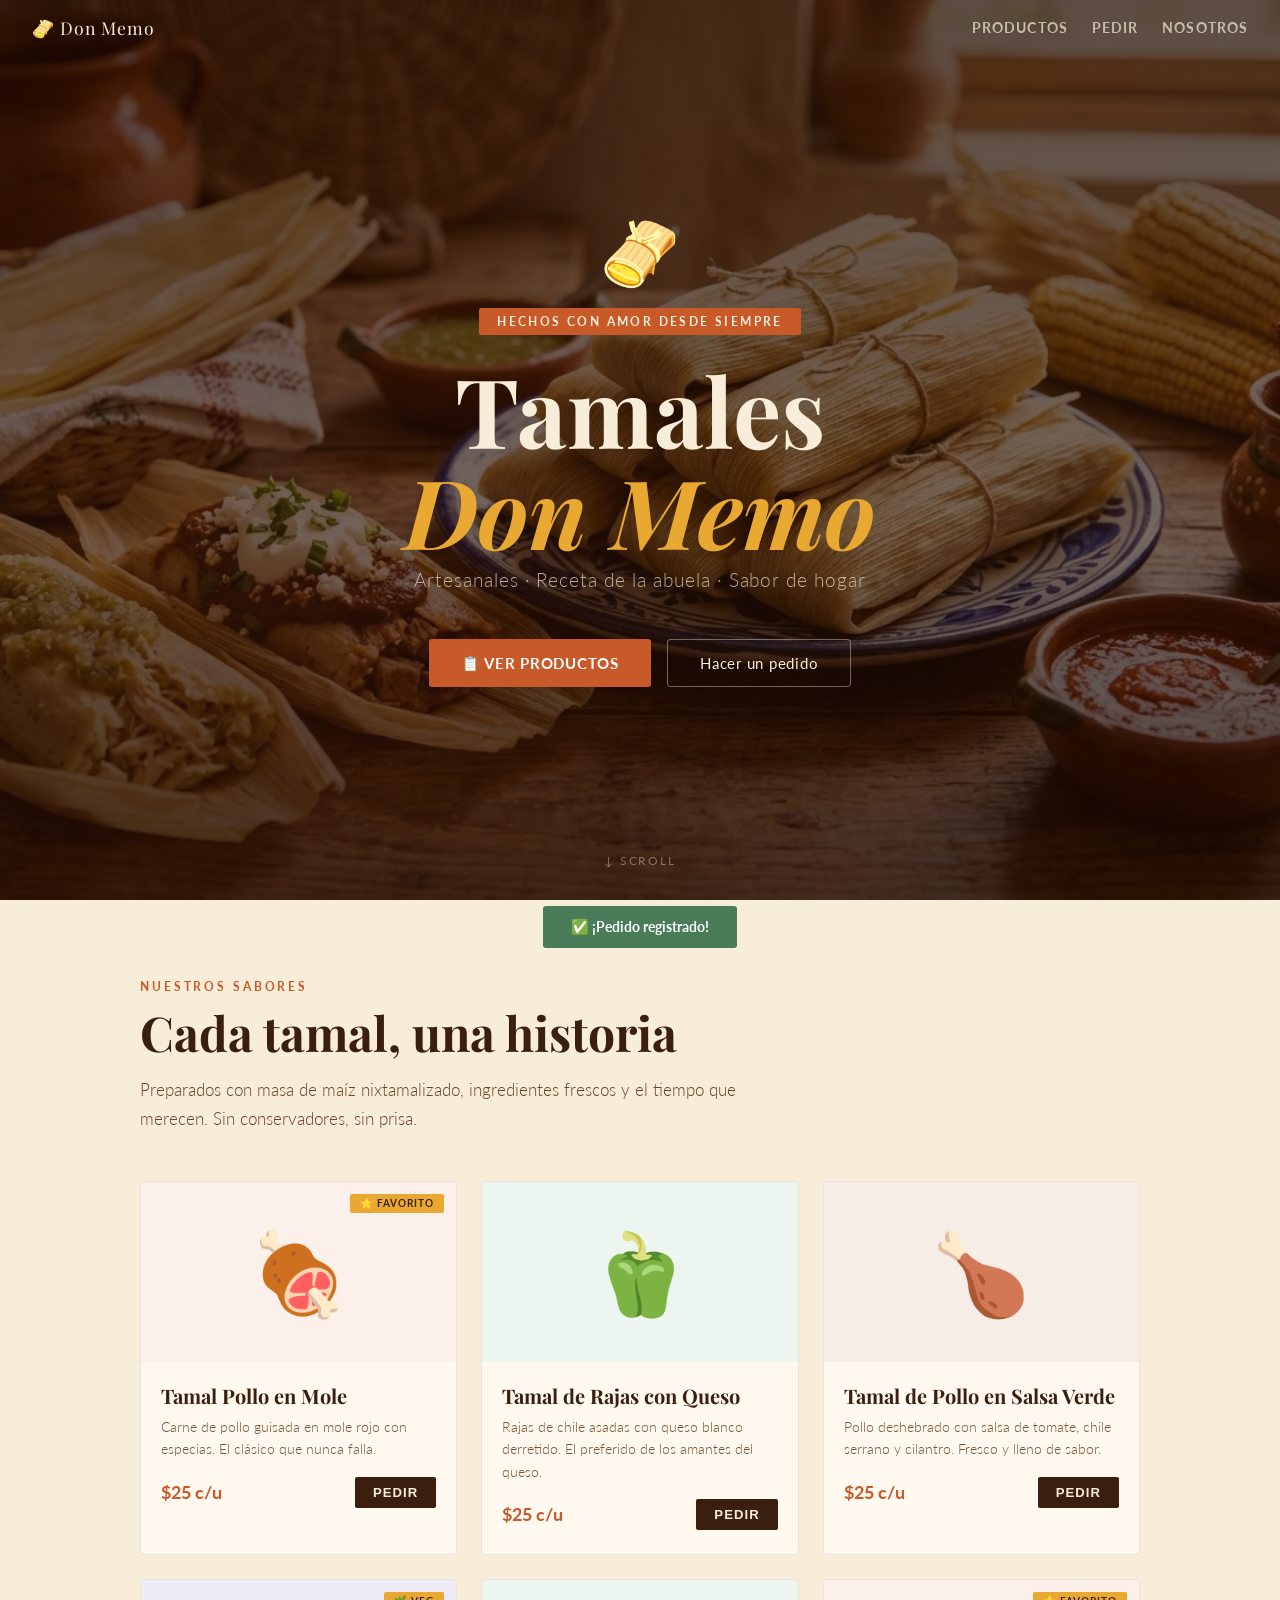
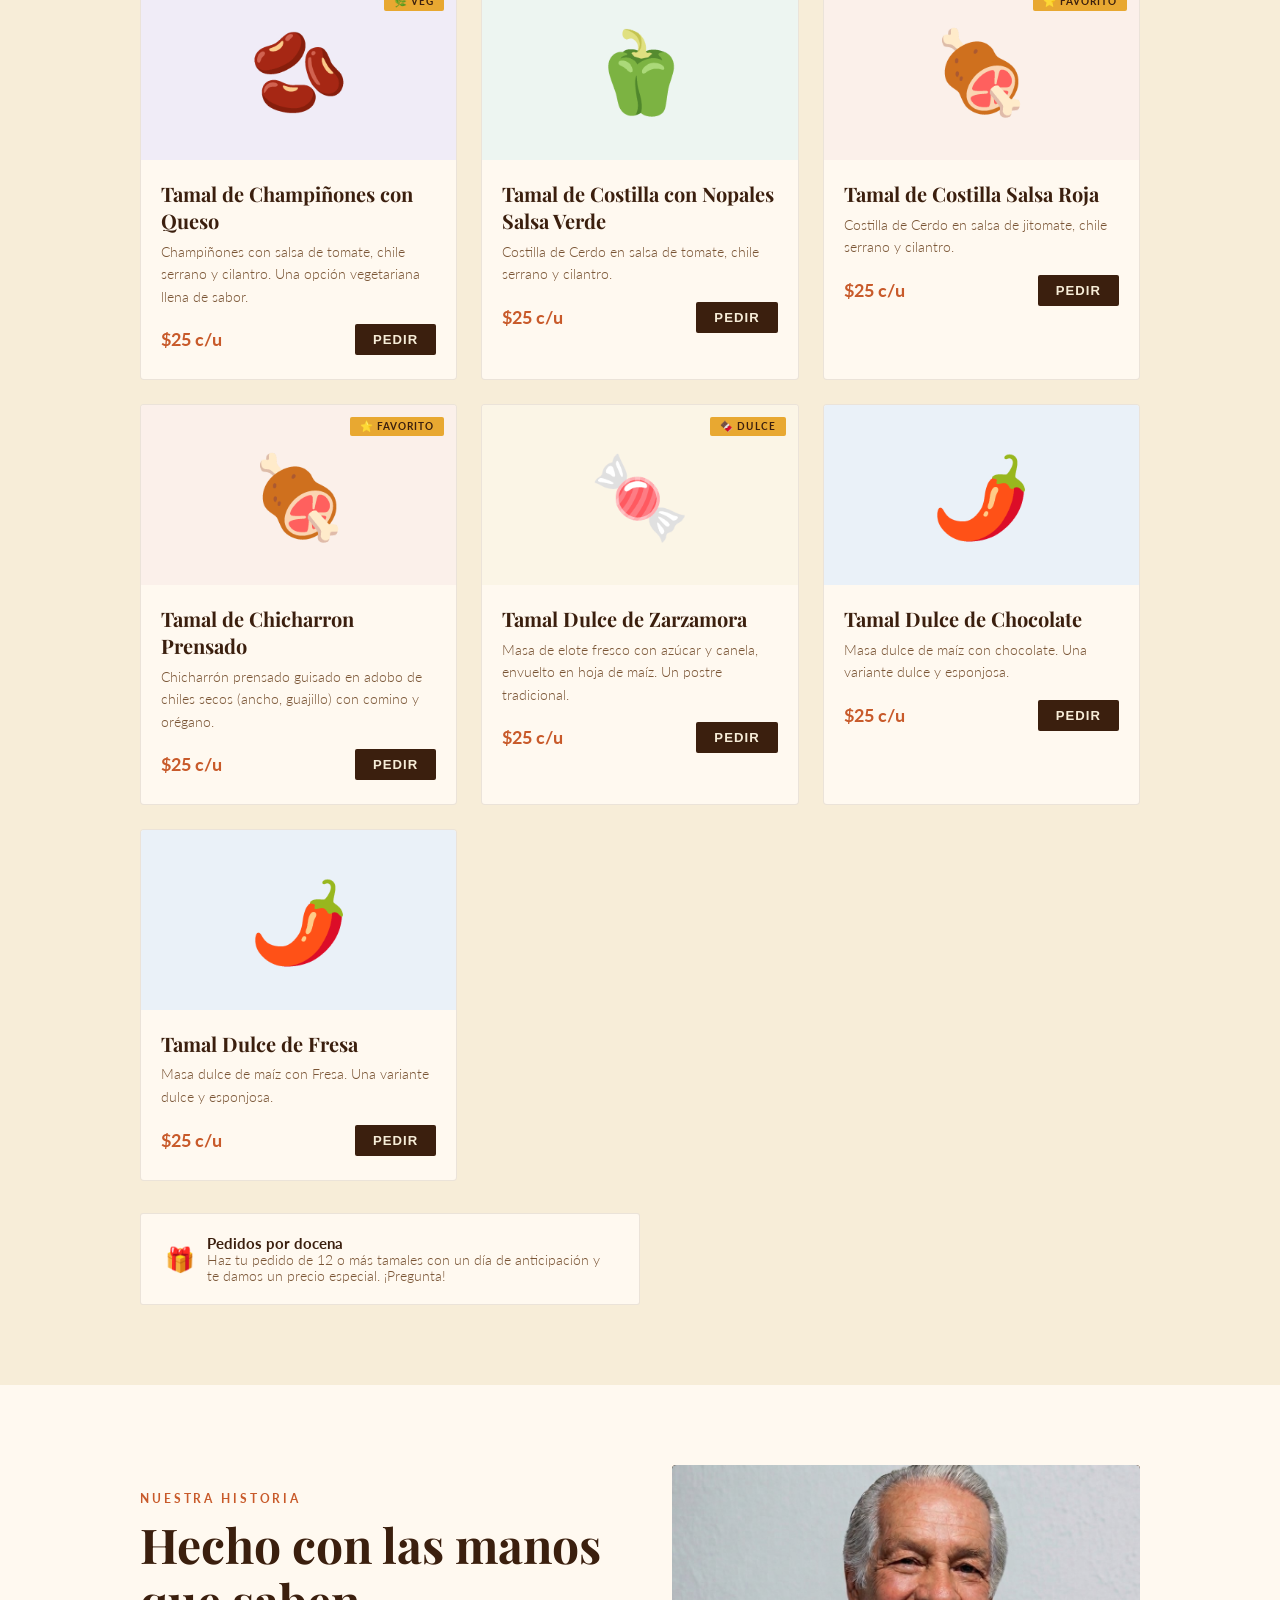
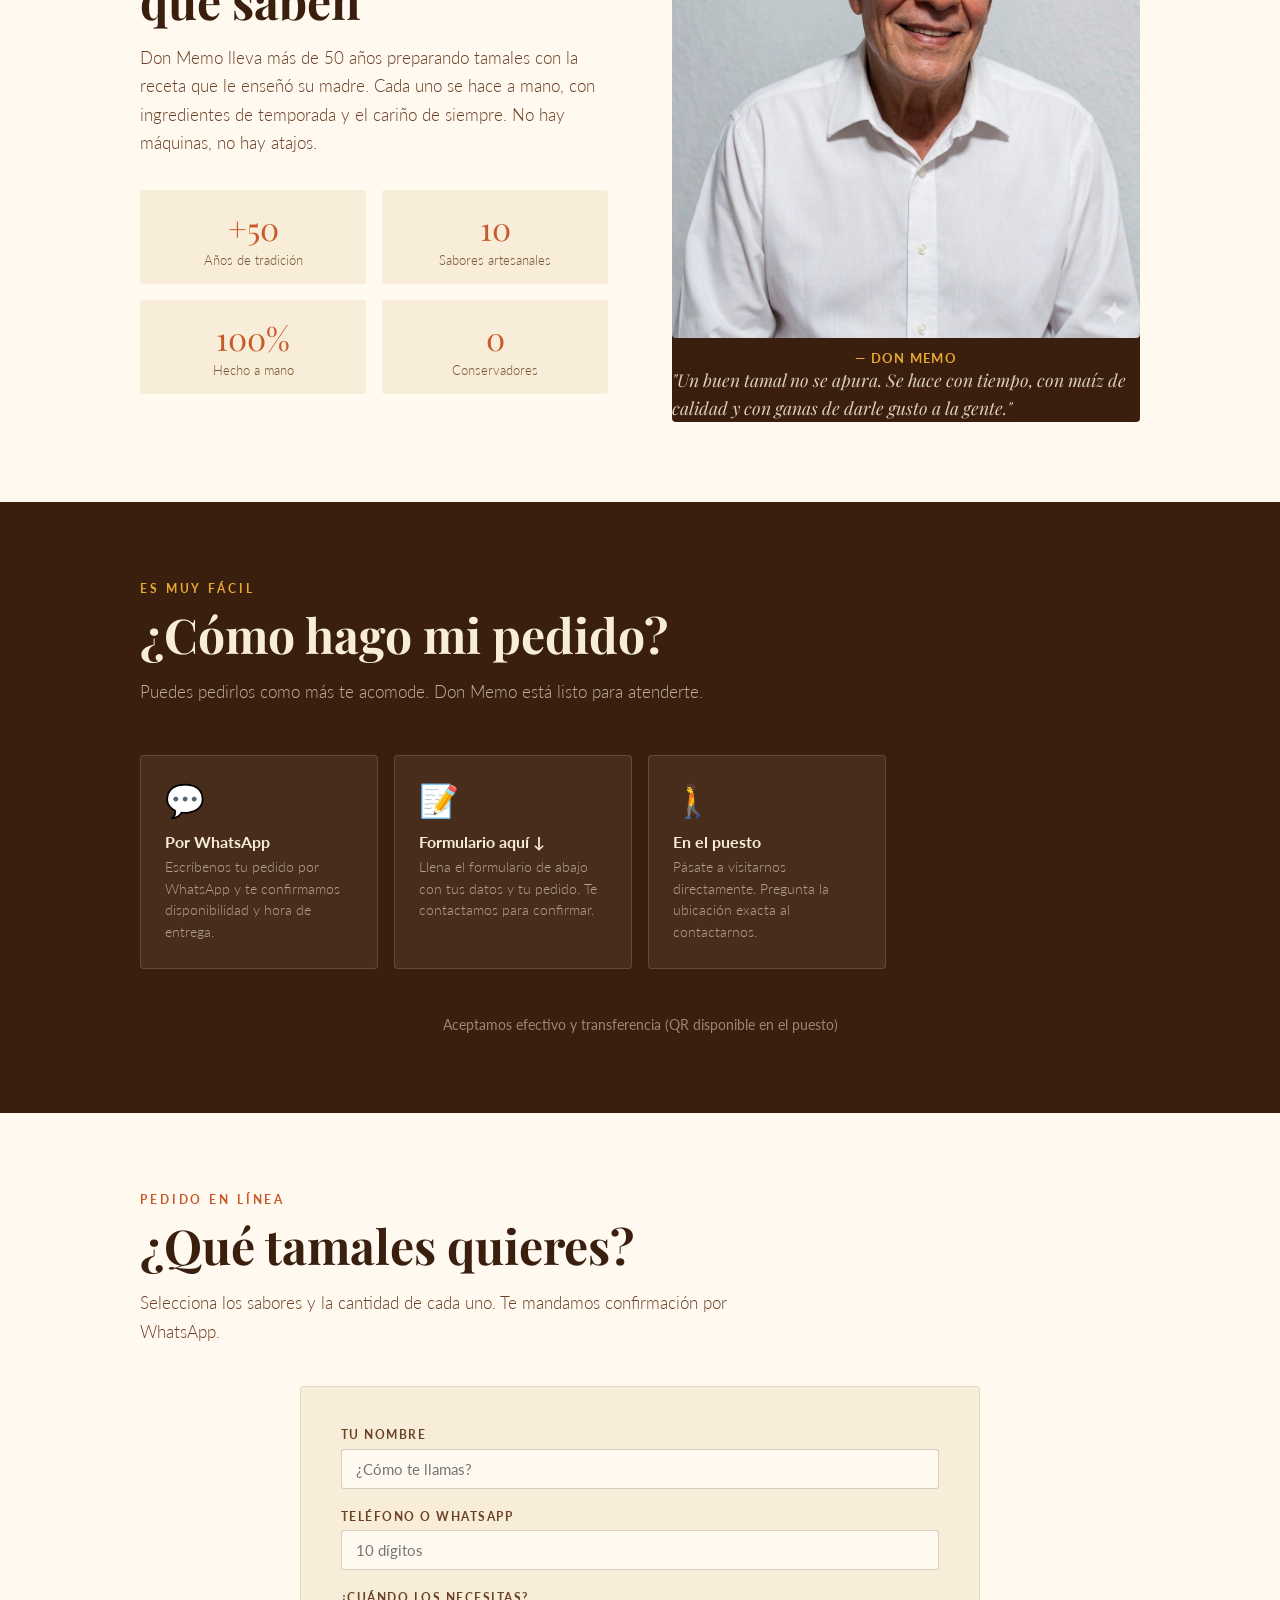
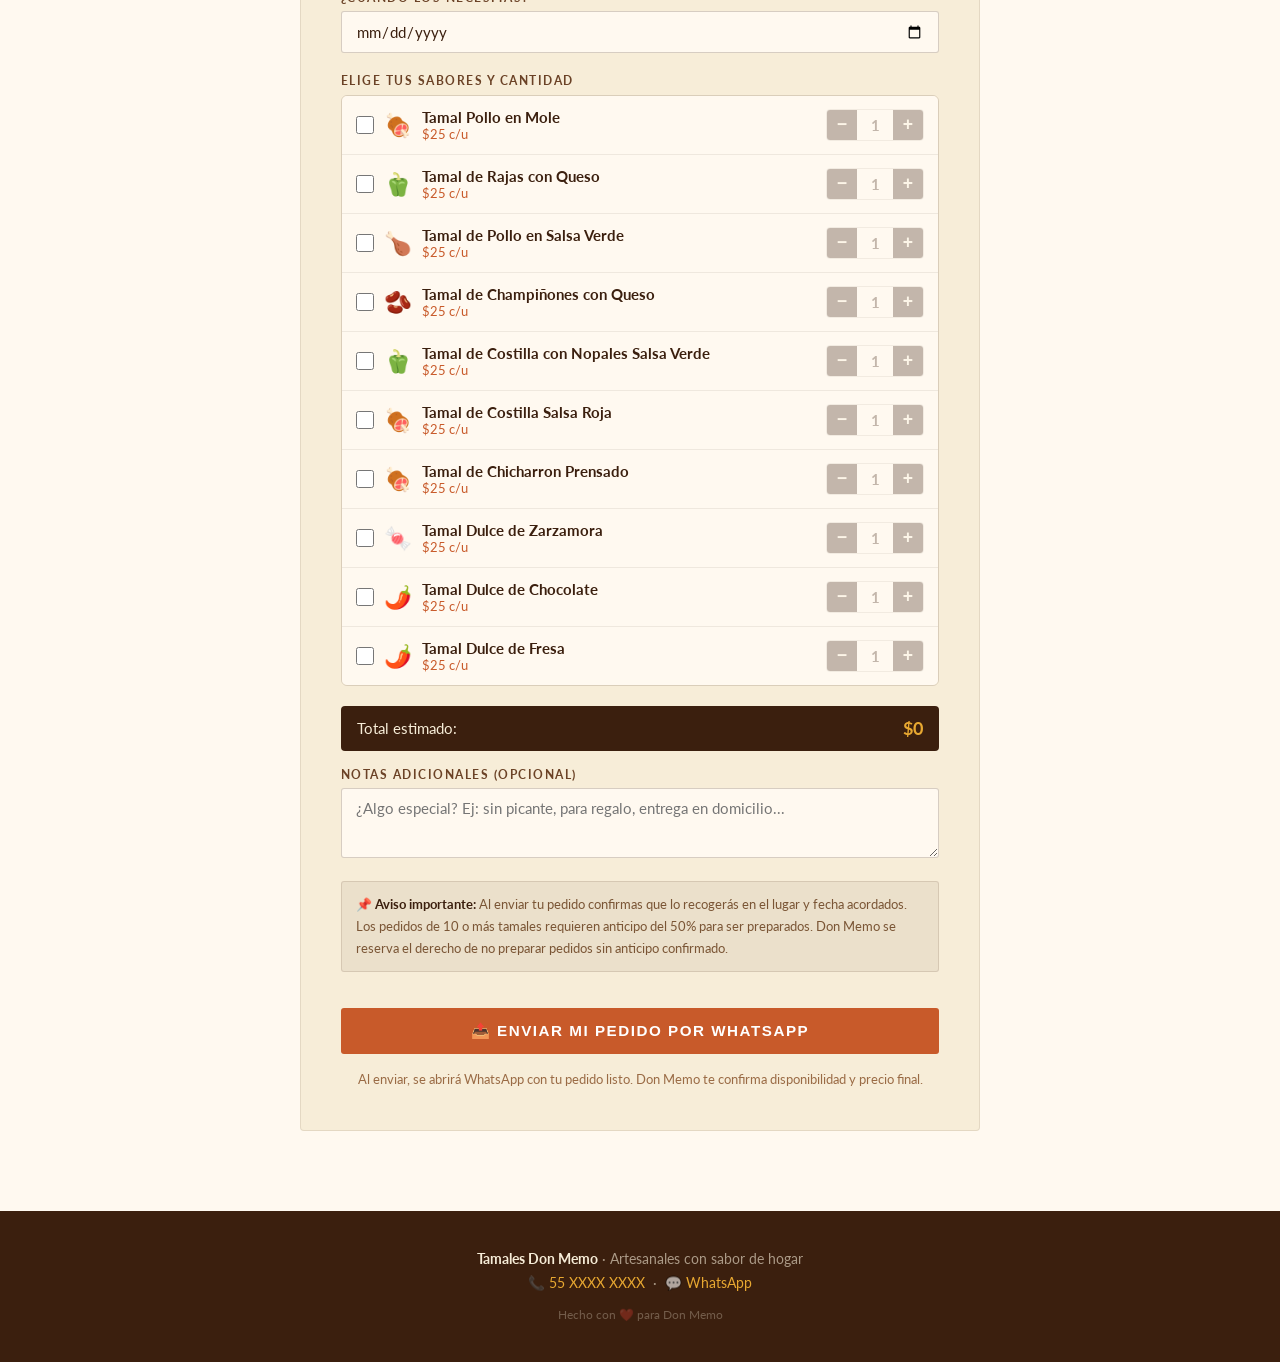
==== commit 5a9b958f: "carga de proyecto 20260426" ====
--- a/index.html
+++ b/index.html
@@ -1,812 +1,244 @@
-<!DOCTYPE html>
-<html lang="es">
-<head>
-<meta charset="UTF-8">
-<meta name="viewport" content="width=device-width, initial-scale=1.0">
-<title>Tamales Don Memo – Artesanales de la Abuela</title>
-<link href="https://fonts.googleapis.com/css2?family=Playfair+Display:ital,wght@0,700;1,400&family=Lato:wght@300;400;700&display=swap" rel="stylesheet">
-<style>
-  :root {
-    --cafe: #3B1F0E;
-    --terracota: #C85A2A;
-    --amarillo: #E8A831;
-    --crema: #F7EDD8;
-    --verde: #4A7C59;
-    --blanco: #FFF9F0;
-  }
-
-  * { margin: 0; padding: 0; box-sizing: border-box; }
-  html { scroll-behavior: smooth; }
-  body { font-family: 'Lato', sans-serif; background: var(--blanco); color: var(--cafe); overflow-x: hidden; }
-
-  /* HERO */
-  .hero {
-    min-height: 100vh; background: var(--cafe); position: relative;
-    display: flex; flex-direction: column; align-items: center;
-    justify-content: center; text-align: center; padding: 2rem; overflow: hidden;
-  }
-  .hero::before {
-    content: ''; position: absolute; inset: 0;
-    background-image:
-      radial-gradient(circle at 20% 80%, rgba(200,90,42,0.25) 0%, transparent 50%),
-      radial-gradient(circle at 80% 20%, rgba(232,168,49,0.2) 0%, transparent 50%);
-    pointer-events: none;
-  }
-  .hero-badge {
-    display: inline-block; background: var(--terracota); color: var(--crema);
-    font-size: 0.75rem; letter-spacing: 0.2em; text-transform: uppercase;
-    padding: 6px 18px; border-radius: 2px; margin-bottom: 1.5rem; font-weight: 700;
-    animation: fadeDown 0.6s ease both;
-  }
-  .hero h1 {
-    font-family: 'Playfair Display', serif; font-size: clamp(3rem, 10vw, 6rem);
-    color: var(--crema); line-height: 1.05; margin-bottom: 0.5rem;
-    animation: fadeDown 0.7s ease 0.1s both;
-  }
-  .hero h1 em { font-style: italic; color: var(--amarillo); }
-  .hero-sub {
-    font-size: clamp(1rem, 3vw, 1.2rem); color: rgba(247,237,216,0.7);
-    font-weight: 300; letter-spacing: 0.05em; margin-bottom: 3rem;
-    animation: fadeDown 0.7s ease 0.2s both;
-  }
-  .hero-cta { display: flex; gap: 1rem; flex-wrap: wrap; justify-content: center; animation: fadeDown 0.7s ease 0.3s both; }
-  .btn-primary {
-    background: var(--terracota); color: #fff; padding: 14px 32px; border-radius: 3px;
-    font-weight: 700; font-size: 0.95rem; text-decoration: none; letter-spacing: 0.05em;
-    text-transform: uppercase; transition: background 0.2s, transform 0.15s;
-    display: inline-flex; align-items: center; gap: 8px;
-  }
-  .btn-primary:hover { background: #a84520; transform: translateY(-2px); }
-  .btn-outline {
-    border: 1.5px solid rgba(247,237,216,0.4); color: var(--crema); padding: 14px 32px;
-    border-radius: 3px; font-weight: 400; font-size: 0.95rem; text-decoration: none;
-    letter-spacing: 0.05em; transition: border-color 0.2s, transform 0.15s;
-  }
-  .btn-outline:hover { border-color: var(--crema); transform: translateY(-2px); }
-  .scroll-hint {
-    position: absolute; bottom: 2rem; left: 50%; transform: translateX(-50%);
-    color: rgba(247,237,216,0.4); font-size: 0.75rem; letter-spacing: 0.15em;
-    text-transform: uppercase; animation: bounce 2s infinite;
-  }
-  .hero-icon { font-size: 4rem; margin-bottom: 1rem; animation: fadeDown 0.6s ease 0s both; display: block; }
-
-  /* SECTIONS */
-  section { padding: 5rem 1.5rem; }
-  .container { max-width: 1000px; margin: 0 auto; }
-  .section-label { font-size: 0.72rem; letter-spacing: 0.25em; text-transform: uppercase; color: var(--terracota); font-weight: 700; margin-bottom: 0.75rem; }
-  .section-title { font-family: 'Playfair Display', serif; font-size: clamp(2rem, 5vw, 3rem); line-height: 1.15; margin-bottom: 1rem; color: var(--cafe); }
-  .section-desc { font-size: 1.05rem; color: #6B4226; line-height: 1.7; max-width: 600px; font-weight: 300; }
-
-  /* PRODUCTOS */
-  .productos-bg { background: var(--crema); }
-  .productos-grid { display: grid; grid-template-columns: repeat(auto-fill, minmax(280px, 1fr)); gap: 1.5rem; margin-top: 3rem; }
-  .producto-card { background: var(--blanco); border-radius: 4px; overflow: hidden; border: 1px solid rgba(59,31,14,0.1); transition: transform 0.25s, box-shadow 0.25s; position: relative; }
-  .producto-card:hover { transform: translateY(-5px); box-shadow: 0 12px 32px rgba(59,31,14,0.12); }
-  .producto-img { width: 100%; height: 180px; display: flex; align-items: center; justify-content: center; font-size: 5rem; position: relative; }
-  .producto-img-verde { background: #EDF5F1; }
-  .producto-img-cafe  { background: #F5EDE6; }
-  .producto-img-rojo  { background: #FBF0EA; }
-  .producto-img-morado { background: #F0ECF7; }
-  .producto-img-amarillo { background: #FBF5E6; }
-  .producto-img-azul { background: #EAF1F8; }
-  .producto-badge { position: absolute; top: 12px; right: 12px; background: var(--amarillo); color: var(--cafe); font-size: 0.65rem; font-weight: 700; letter-spacing: 0.1em; text-transform: uppercase; padding: 3px 10px; border-radius: 2px; }
-  .producto-body { padding: 1.25rem 1.25rem 1.5rem; }
-  .producto-nombre { font-family: 'Playfair Display', serif; font-size: 1.25rem; margin-bottom: 0.4rem; color: var(--cafe); }
-  .producto-desc { font-size: 0.88rem; color: #7A5535; line-height: 1.6; margin-bottom: 1rem; font-weight: 300; }
-  .producto-footer { display: flex; align-items: center; justify-content: space-between; }
-  .producto-precio { font-size: 1.1rem; font-weight: 700; color: var(--terracota); }
-  .btn-pedir { background: var(--cafe); color: var(--crema); border: none; padding: 8px 18px; border-radius: 2px; font-size: 0.82rem; font-weight: 700; letter-spacing: 0.08em; cursor: pointer; text-transform: uppercase; transition: background 0.2s; }
-  .btn-pedir:hover { background: var(--terracota); }
-
-  /* NOSOTROS */
-  .nosotros-inner { display: grid; grid-template-columns: 1fr 1fr; gap: 4rem; align-items: center; }
-  @media (max-width: 640px) { .nosotros-inner { grid-template-columns: 1fr; gap: 2rem; } }
-  .nosotros-visual { background: var(--cafe); border-radius: 4px; padding: 3rem 2rem; text-align: center; position: relative; overflow: hidden; }
-  .nosotros-visual::before { content: ''; position: absolute; inset: 0; background: radial-gradient(circle at 70% 30%, rgba(232,168,49,0.15) 0%, transparent 60%); }
-  .nosotros-emoji { font-size: 5rem; display: block; margin-bottom: 1rem; }
-  .nosotros-quote { font-family: 'Playfair Display', serif; font-style: italic; color: var(--crema); font-size: 1.1rem; line-height: 1.6; opacity: 0.85; }
-  .nosotros-data { display: grid; grid-template-columns: 1fr 1fr; gap: 1rem; margin-top: 2rem; }
-  .dato { background: var(--crema); border-radius: 3px; padding: 1rem; text-align: center; }
-  .dato-num { font-family: 'Playfair Display', serif; font-size: 2rem; color: var(--terracota); display: block; }
-  .dato-label { font-size: 0.8rem; color: #7A5535; font-weight: 300; }
-
-  /* CÓMO PEDIR */
-  .pedidos-bg { background: var(--cafe); }
-  .pedidos-bg .section-label { color: var(--amarillo); }
-  .pedidos-bg .section-title { color: var(--crema); }
-  .pedidos-bg .section-desc { color: rgba(247,237,216,0.7); }
-  .formas-grid { display: grid; grid-template-columns: repeat(auto-fill, minmax(220px, 1fr)); gap: 1rem; margin-top: 3rem; }
-  .forma-card { background: rgba(247,237,216,0.07); border: 1px solid rgba(247,237,216,0.15); border-radius: 4px; padding: 1.5rem; transition: background 0.2s; }
-  .forma-card:hover { background: rgba(247,237,216,0.12); }
-  .forma-icon { font-size: 2rem; margin-bottom: 0.75rem; display: block; }
-  .forma-titulo { font-weight: 700; color: var(--crema); font-size: 1rem; margin-bottom: 0.4rem; }
-  .forma-desc { font-size: 0.85rem; color: rgba(247,237,216,0.6); line-height: 1.6; font-weight: 300; }
-  .pedido-cta { margin-top: 3rem; text-align: center; }
-
-  /* FORMULARIO */
-  .form-section { background: var(--blanco); }
-  .form-wrapper { background: var(--crema); border-radius: 4px; padding: 2.5rem; margin-top: 2.5rem; border: 1px solid rgba(59,31,14,0.1); max-width: 680px; margin-left: auto; margin-right: auto; }
-  .form-row { margin-bottom: 1.25rem; }
-  .form-row > label {
-    display: block; font-size: 0.78rem; font-weight: 700; letter-spacing: 0.12em;
-    text-transform: uppercase; color: #6B4226; margin-bottom: 0.4rem;
-  }
-  .form-row input,
-  .form-row select,
-  .form-row textarea {
-    width: 100%; padding: 10px 14px; border: 1.5px solid rgba(59,31,14,0.2);
-    border-radius: 3px; font-family: 'Lato', sans-serif; font-size: 0.95rem;
-    background: var(--blanco); color: var(--cafe); outline: none; transition: border-color 0.2s;
-  }
-  .form-row input:focus, .form-row select:focus, .form-row textarea:focus { border-color: var(--terracota); }
-  .form-row textarea { resize: vertical; min-height: 70px; }
-
-  /* CHECKLIST */
-  .checklist { display: flex; flex-direction: column; gap: 0; border: 1.5px solid rgba(59,31,14,0.15); border-radius: 6px; overflow: hidden; }
-  .checklist-item {
-    display: flex; align-items: center; justify-content: space-between;
-    padding: 12px 14px; background: var(--blanco);
-    border-bottom: 1px solid rgba(59,31,14,0.08);
-    transition: background 0.15s;
-  }
-  .checklist-item:last-child { border-bottom: none; }
-  .checklist-item.activo { background: #FFF3E8; }
-  .checklist-left { display: flex; align-items: center; gap: 10px; flex: 1; }
-  .checklist-left input[type="checkbox"] {
-    width: 18px; height: 18px; accent-color: var(--terracota);
-    cursor: pointer; flex-shrink: 0;
-    border: none; padding: 0;
-  }
-  .checklist-label {
-    display: flex; align-items: center; gap: 10px; cursor: pointer;
-    font-size: 0; /* reset */
-  }
-  .checklist-emoji { font-size: 1.4rem; line-height: 1; }
-  .checklist-nombre { font-size: 0.95rem; font-weight: 700; color: var(--cafe); display: block; }
-  .checklist-precio { font-size: 0.8rem; color: var(--terracota); font-weight: 400; display: block; }
-
-  /* Cantidad +/- */
-  .checklist-cantidad {
-    display: flex; align-items: center; gap: 0;
-    border: 1.5px solid rgba(59,31,14,0.2); border-radius: 4px; overflow: hidden;
-    opacity: 0.3; pointer-events: none; transition: opacity 0.2s;
-    flex-shrink: 0;
-  }
-  .checklist-cantidad.habilitado { opacity: 1; pointer-events: all; }
-  .checklist-cantidad button {
-    background: var(--cafe); color: var(--crema); border: none;
-    width: 30px; height: 30px; font-size: 1.1rem; font-weight: 700;
-    cursor: pointer; transition: background 0.15s; display: flex; align-items: center; justify-content: center;
-  }
-  .checklist-cantidad button:hover { background: var(--terracota); }
-  .checklist-cantidad span {
-    width: 36px; text-align: center; font-size: 0.95rem;
-    font-weight: 700; color: var(--cafe); background: var(--blanco);
-    line-height: 30px; display: block;
-  }
-
-  /* Total bar */
-  .total-bar {
-    display: flex; justify-content: space-between; align-items: center;
-    background: var(--cafe); color: var(--crema); padding: 12px 16px;
-    border-radius: 4px; margin-top: 1rem; font-size: 0.95rem;
-  }
-
-  .form-submit {
-    width: 100%; padding: 14px; background: var(--terracota); color: #fff; border: none;
-    border-radius: 3px; font-size: 0.95rem; font-weight: 700; letter-spacing: 0.1em;
-    text-transform: uppercase; cursor: pointer; transition: background 0.2s, transform 0.15s; margin-top: 1.25rem;
-  }
-  .form-submit:hover { background: #a84520; transform: translateY(-2px); }
-  .form-nota { margin-top: 1rem; font-size: 0.8rem; color: #9A6B45; text-align: center; line-height: 1.5; }
-
-  /* FOOTER */
-  footer { background: var(--cafe); color: rgba(247,237,216,0.6); text-align: center; padding: 2.5rem 1.5rem; font-size: 0.85rem; }
-  footer strong { color: var(--crema); }
-  footer a { color: var(--amarillo); text-decoration: none; }
-
-  /* MODAL */
-  .modal-overlay { display: none; position: fixed; inset: 0; background: rgba(20,8,2,0.75); z-index: 100; align-items: center; justify-content: center; padding: 1rem; }
-  .modal-overlay.active { display: flex; }
-  .modal { background: var(--blanco); border-radius: 4px; padding: 2rem; max-width: 460px; width: 100%; position: relative; animation: zoomIn 0.2s ease; }
-  .modal-close { position: absolute; top: 1rem; right: 1rem; background: none; border: none; font-size: 1.4rem; cursor: pointer; color: #9A6B45; }
-  .modal h3 { font-family: 'Playfair Display', serif; font-size: 1.4rem; margin-bottom: 0.4rem; color: var(--cafe); }
-  .modal p { font-size: 0.9rem; color: #7A5535; margin-bottom: 1.25rem; line-height: 1.6; }
-  .modal .form-row { margin-bottom: 1rem; }
-  .modal .form-submit { margin-top: 0; }
-
-  /* TOAST */
-  .toast { position: fixed; bottom: 2rem; left: 50%; transform: translateX(-50%) translateY(80px); background: var(--verde); color: #fff; padding: 12px 28px; border-radius: 3px; font-weight: 700; font-size: 0.9rem; z-index: 200; transition: transform 0.3s ease; pointer-events: none; }
-  .toast.show { transform: translateX(-50%) translateY(0); }
-
-  /* CONFIRMACIÓN */
-  .confirm-icon { font-size: 3.5rem; display: block; margin-bottom: 0.75rem; }
-  .confirm-titulo { font-family: 'Playfair Display', serif; font-size: 1.6rem; color: var(--cafe); margin-bottom: 0.3rem; }
-  .confirm-sub { font-size: 0.9rem; color: #7A5535; margin-bottom: 1.25rem; line-height: 1.6; }
-  .confirm-resumen { background: var(--crema); border-radius: 4px; padding: 1rem 1.25rem; margin-bottom: 1.25rem; }
-  .confirm-resumen-titulo { font-size: 0.72rem; font-weight: 700; letter-spacing: 0.15em; text-transform: uppercase; color: #9A6B45; margin-bottom: 0.6rem; }
-  .confirm-item { display: flex; justify-content: space-between; font-size: 0.9rem; color: var(--cafe); padding: 4px 0; border-bottom: 1px solid rgba(59,31,14,0.08); }
-  .confirm-item:last-child { border-bottom: none; }
-  .confirm-total { display: flex; justify-content: space-between; font-weight: 700; font-size: 1rem; color: var(--terracota); margin-top: 0.75rem; padding-top: 0.75rem; border-top: 1.5px solid rgba(59,31,14,0.15); }
-  .confirm-btn-wa { width: 100%; padding: 13px; background: #25D366; color: #fff; border: none; border-radius: 3px; font-size: 0.95rem; font-weight: 700; letter-spacing: 0.08em; cursor: pointer; text-transform: uppercase; transition: background 0.2s; margin-bottom: 0.6rem; }
-  .confirm-btn-wa:hover { background: #1ebe5d; }
-  .confirm-btn-nuevo { width: 100%; padding: 11px; background: transparent; color: var(--cafe); border: 1.5px solid rgba(59,31,14,0.2); border-radius: 3px; font-size: 0.88rem; cursor: pointer; transition: background 0.2s; }
-  .confirm-btn-nuevo:hover { background: var(--crema); }
-
-  /* ANIMACIONES */
-  @keyframes fadeDown { from { opacity: 0; transform: translateY(-16px); } to { opacity: 1; transform: translateY(0); } }
-  @keyframes bounce { 0%, 100% { transform: translateX(-50%) translateY(0); } 50% { transform: translateX(-50%) translateY(8px); } }
-  @keyframes zoomIn { from { opacity: 0; transform: scale(0.95); } to { opacity: 1; transform: scale(1); } }
-
-  /* NAV */
-  nav { position: fixed; top: 0; left: 0; right: 0; z-index: 50; padding: 1rem 2rem; display: flex; align-items: center; justify-content: space-between; transition: background 0.3s, box-shadow 0.3s; }
-  nav.scrolled { background: var(--cafe); box-shadow: 0 2px 16px rgba(0,0,0,0.3); }
-  .nav-brand { font-family: 'Playfair Display', serif; font-size: 1.1rem; color: var(--crema); text-decoration: none; letter-spacing: 0.05em; }
-  .nav-links { display: flex; gap: 1.5rem; }
-  .nav-links a { color: rgba(247,237,216,0.7); text-decoration: none; font-size: 0.85rem; letter-spacing: 0.08em; font-weight: 700; text-transform: uppercase; transition: color 0.2s; }
-  .nav-links a:hover { color: var(--crema); }
-  @media (max-width: 500px) { .nav-links { display: none; } }
-</style>
-</head>
-<body>
-
-<!-- NAV -->
-<nav id="nav">
-  <a href="#" class="nav-brand">🫔 Don Memo</a>
-  <div class="nav-links">
-    <a href="#productos">Productos</a>
-    <a href="#pedido">Pedir</a>
-    <a href="#nosotros">Nosotros</a>
-  </div>
-</nav>
-
-<!-- HERO -->
-<section class="hero">
-  <span class="hero-icon">🫔</span>
-  <div class="hero-badge">Hechos con amor desde siempre</div>
-  <h1>Tamales<br><em>Don Memo</em></h1>
-  <p class="hero-sub">Artesanales · Receta de la abuela · Sabor de hogar</p>
-  <div class="hero-cta">
-    <a href="#productos" class="btn-primary">📋 Ver productos</a>
-    <a href="#pedido" class="btn-outline">Hacer un pedido</a>
-  </div>
-  <span class="scroll-hint">↓ scroll</span>
-</section>
-
-<!-- PRODUCTOS -->
-<section class="productos-bg" id="productos">
-  <div class="container">
-    <div class="section-label">Nuestros sabores</div>
-    <h2 class="section-title">Cada tamal, una historia</h2>
-    <p class="section-desc">Preparados con masa de maíz nixtamalizado, ingredientes frescos y el tiempo que merecen. Sin conservadores, sin prisa.</p>
-    <div class="productos-grid">
-
-      <div class="producto-card">
-        <div class="producto-img producto-img-rojo">🍖
-          <span class="producto-badge">⭐ Favorito</span>
-        </div>
-        <div class="producto-body">
-          <h3 class="producto-nombre">Tamal de Cerdo en Chile Rojo</h3>
-          <p class="producto-desc">Carne de cerdo guisada en salsa de chile rojo con especias. El clásico que nunca falla.</p>
-          <div class="producto-footer">
-            <span class="producto-precio">$22 c/u</span>
-            <button class="btn-pedir" onclick="abrirModal('Tamal de Cerdo en Chile Rojo')">Pedir</button>
-          </div>
-        </div>
-      </div>
-
-      <div class="producto-card">
-        <div class="producto-img producto-img-verde">🫑</div>
-        <div class="producto-body">
-          <h3 class="producto-nombre">Tamal de Rajas con Queso</h3>
-          <p class="producto-desc">Rajas de chile poblano asadas con queso oaxaqueño derretido. El preferido de los amantes del queso.</p>
-          <div class="producto-footer">
-            <span class="producto-precio">$20 c/u</span>
-            <button class="btn-pedir" onclick="abrirModal('Tamal de Rajas con Queso')">Pedir</button>
-          </div>
-        </div>
-      </div>
-
-      <div class="producto-card">
-        <div class="producto-img producto-img-cafe">🍗</div>
-        <div class="producto-body">
-          <h3 class="producto-nombre">Tamal de Pollo en Salsa Verde</h3>
-          <p class="producto-desc">Pollo deshebrado con salsa de tomatillo, chile serrano y cilantro. Fresco y lleno de sabor.</p>
-          <div class="producto-footer">
-            <span class="producto-precio">$22 c/u</span>
-            <button class="btn-pedir" onclick="abrirModal('Tamal de Pollo en Salsa Verde')">Pedir</button>
-          </div>
-        </div>
-      </div>
-
-      <div class="producto-card">
-        <div class="producto-img producto-img-morado">🫘
-          <span class="producto-badge">🌿 Veg</span>
-        </div>
-        <div class="producto-body">
-          <h3 class="producto-nombre">Tamal de Frijoles Negros</h3>
-          <p class="producto-desc">Frijoles negros refritos con epazote y chile chipotle. Una opción vegetariana llena de sabor.</p>
-          <div class="producto-footer">
-            <span class="producto-precio">$18 c/u</span>
-            <button class="btn-pedir" onclick="abrirModal('Tamal de Frijoles Negros')">Pedir</button>
-          </div>
-        </div>
-      </div>
-
-      <div class="producto-card">
-        <div class="producto-img producto-img-amarillo">🍬
-          <span class="producto-badge">🍫 Dulce</span>
-        </div>
-        <div class="producto-body">
-          <h3 class="producto-nombre">Tamal Dulce de Elote</h3>
-          <p class="producto-desc">Masa de elote fresco con azúcar y canela, envuelto en hoja de maíz. Un postre tradicional.</p>
-          <div class="producto-footer">
-            <span class="producto-precio">$20 c/u</span>
-            <button class="btn-pedir" onclick="abrirModal('Tamal Dulce de Elote')">Pedir</button>
-          </div>
-        </div>
-      </div>
-
-      <div class="producto-card">
-        <div class="producto-img producto-img-azul">🌶️</div>
-        <div class="producto-body">
-          <h3 class="producto-nombre">Tamal de Chile y Queso</h3>
-          <p class="producto-desc">Queso panela con rajas de chile jalapeño. Para los que gustan del picante con carácter.</p>
-          <div class="producto-footer">
-            <span class="producto-precio">$20 c/u</span>
-            <button class="btn-pedir" onclick="abrirModal('Tamal de Chile y Queso')">Pedir</button>
-          </div>
-        </div>
-      </div>
-
-    </div>
-
-    <div style="margin-top: 2rem; background: var(--blanco); border: 1px solid rgba(59,31,14,0.1); border-radius: 3px; padding: 1.25rem 1.5rem; display: flex; align-items: center; gap: 12px; max-width: 500px;">
-      <span style="font-size: 1.5rem;">🎁</span>
-      <div>
-        <div style="font-weight: 700; font-size: 0.95rem; color: var(--cafe);">Pedidos por docena</div>
-        <div style="font-size: 0.85rem; color: #7A5535; font-weight: 300;">Haz tu pedido de 12 o más tamales con un día de anticipación y te damos un precio especial. ¡Pregunta!</div>
-      </div>
-    </div>
-  </div>
-</section>
-
-<!-- NOSOTROS -->
-<section id="nosotros">
-  <div class="container">
-    <div class="nosotros-inner">
-      <div>
-        <div class="section-label">Nuestra historia</div>
-        <h2 class="section-title">Hecho con las manos que saben</h2>
-        <p class="section-desc">Don Memo lleva más de 30 años preparando tamales con la receta que le enseñó su madre. Cada uno se hace a mano, con ingredientes de temporada y el cariño de siempre. No hay máquinas, no hay atajos.</p>
-        <div class="nosotros-data">
-          <div class="dato"><span class="dato-num">30+</span><span class="dato-label">Años de tradición</span></div>
-          <div class="dato"><span class="dato-num">6</span><span class="dato-label">Sabores artesanales</span></div>
-          <div class="dato"><span class="dato-num">100%</span><span class="dato-label">Hecho a mano</span></div>
-          <div class="dato"><span class="dato-num">0</span><span class="dato-label">Conservadores</span></div>
-        </div>
-      </div>
-      <div class="nosotros-visual">
-        <span class="nosotros-emoji">👨‍🍳</span>
-        <p class="nosotros-quote">"Un buen tamal no se apura. Se hace con tiempo, con maíz de calidad y con ganas de darle gusto a la gente."</p>
-        <br>
-        <p style="color: var(--amarillo); font-size: 0.8rem; letter-spacing: 0.1em; text-transform: uppercase; font-weight: 700;">— Don Memo</p>
-      </div>
-    </div>
-  </div>
-</section>
-
-<!-- CÓMO PEDIR -->
-<section class="pedidos-bg" id="pedido">
-  <div class="container">
-    <div class="section-label">Es muy fácil</div>
-    <h2 class="section-title">¿Cómo hago mi pedido?</h2>
-    <p class="section-desc">Puedes pedirlos como más te acomode. Don Memo está listo para atenderte.</p>
-    <div class="formas-grid">
-      <div class="forma-card">
-        <span class="forma-icon">📞</span>
-        <div class="forma-titulo">Por llamada</div>
-        <div class="forma-desc">Llámanos directamente y dinos qué sabores quieres y en qué cantidad. Es la forma más rápida.</div>
-      </div>
-      <div class="forma-card">
-        <span class="forma-icon">💬</span>
-        <div class="forma-titulo">Por WhatsApp</div>
-        <div class="forma-desc">Escríbenos tu pedido por WhatsApp y te confirmamos disponibilidad y hora de entrega.</div>
-      </div>
-      <div class="forma-card">
-        <span class="forma-icon">📝</span>
-        <div class="forma-titulo">Formulario aquí</div>
-        <div class="forma-desc">Llena el formulario de abajo con tus datos y tu pedido. Te contactamos para confirmar.</div>
-      </div>
-      <div class="forma-card">
-        <span class="forma-icon">🚶</span>
-        <div class="forma-titulo">En el puesto</div>
-        <div class="forma-desc">Pásate a visitarnos directamente. Pregunta la ubicación exacta al contactarnos.</div>
-      </div>
-    </div>
-    <div class="pedido-cta">
-      <p style="color: rgba(247,237,216,0.5); font-size: 0.85rem; margin-bottom: 1rem;">Aceptamos efectivo y transferencia (QR disponible en el puesto)</p>
-      <a href="https://wa.me/5215512685115?text=Hola%20Don%20Memo%2C%20quiero%20hacer%20un%20pedido%20de%20tamales%20%F0%9F%AB%94" target="_blank" class="btn-primary">
-        💬 Escribir por WhatsApp
-      </a>
-    </div>
-  </div>
-</section>
-
-<!-- FORMULARIO CON CHECKLIST -->
-<section class="form-section">
-  <div class="container">
-    <div class="section-label">Pedido en línea</div>
-    <h2 class="section-title">¿Qué tamales quieres?</h2>
-    <p class="section-desc">Selecciona los sabores y la cantidad de cada uno. Te mandamos confirmación por WhatsApp.</p>
-
-    <div class="form-wrapper">
-
-      <div class="form-row">
-        <label>Tu nombre</label>
-        <input type="text" id="nombre" placeholder="¿Cómo te llamas?" />
-      </div>
-      <div class="form-row">
-        <label>Teléfono o WhatsApp</label>
-        <input type="tel" id="telefono" placeholder="10 dígitos" />
-      </div>
-      <div class="form-row">
-        <label>¿Cuándo los necesitas?</label>
-        <input type="date" id="fecha" />
-      </div>
-
-      <div class="form-row">
-        <label>Elige tus sabores y cantidad</label>
-        <div class="checklist">
-
-          <div class="checklist-item" id="ci-cerdo">
-            <div class="checklist-left">
-              <input type="checkbox" id="ch-cerdo" onchange="toggleItem('cerdo')">
-              <label for="ch-cerdo" class="checklist-label">
-                <span class="checklist-emoji">🍖</span>
-                <span>
-                  <span class="checklist-nombre">Cerdo en Chile Rojo</span>
-                  <span class="checklist-precio">$22 c/u</span>
-                </span>
-              </label>
-            </div>
-            <div class="checklist-cantidad" id="qty-cerdo">
-              <button type="button" onclick="cambiarCantidad('cerdo', -1)">−</button>
-              <span id="num-cerdo">1</span>
-              <button type="button" onclick="cambiarCantidad('cerdo', 1)">+</button>
-            </div>
-          </div>
-
-          <div class="checklist-item" id="ci-rajas">
-            <div class="checklist-left">
-              <input type="checkbox" id="ch-rajas" onchange="toggleItem('rajas')">
-              <label for="ch-rajas" class="checklist-label">
-                <span class="checklist-emoji">🫑</span>
-                <span>
-                  <span class="checklist-nombre">Rajas con Queso</span>
-                  <span class="checklist-precio">$20 c/u</span>
-                </span>
-              </label>
-            </div>
-            <div class="checklist-cantidad" id="qty-rajas">
-              <button type="button" onclick="cambiarCantidad('rajas', -1)">−</button>
-              <span id="num-rajas">1</span>
-              <button type="button" onclick="cambiarCantidad('rajas', 1)">+</button>
-            </div>
-          </div>
-
-          <div class="checklist-item" id="ci-pollo">
-            <div class="checklist-left">
-              <input type="checkbox" id="ch-pollo" onchange="toggleItem('pollo')">
-              <label for="ch-pollo" class="checklist-label">
-                <span class="checklist-emoji">🍗</span>
-                <span>
-                  <span class="checklist-nombre">Pollo en Salsa Verde</span>
-                  <span class="checklist-precio">$22 c/u</span>
-                </span>
-              </label>
-            </div>
-            <div class="checklist-cantidad" id="qty-pollo">
-              <button type="button" onclick="cambiarCantidad('pollo', -1)">−</button>
-              <span id="num-pollo">1</span>
-              <button type="button" onclick="cambiarCantidad('pollo', 1)">+</button>
-            </div>
-          </div>
-
-          <div class="checklist-item" id="ci-frijol">
-            <div class="checklist-left">
-              <input type="checkbox" id="ch-frijol" onchange="toggleItem('frijol')">
-              <label for="ch-frijol" class="checklist-label">
-                <span class="checklist-emoji">🫘</span>
-                <span>
-                  <span class="checklist-nombre">Frijoles Negros</span>
-                  <span class="checklist-precio">$18 c/u</span>
-                </span>
-              </label>
-            </div>
-            <div class="checklist-cantidad" id="qty-frijol">
-              <button type="button" onclick="cambiarCantidad('frijol', -1)">−</button>
-              <span id="num-frijol">1</span>
-              <button type="button" onclick="cambiarCantidad('frijol', 1)">+</button>
-            </div>
-          </div>
-
-          <div class="checklist-item" id="ci-elote">
-            <div class="checklist-left">
-              <input type="checkbox" id="ch-elote" onchange="toggleItem('elote')">
-              <label for="ch-elote" class="checklist-label">
-                <span class="checklist-emoji">🍬</span>
-                <span>
-                  <span class="checklist-nombre">Dulce de Elote</span>
-                  <span class="checklist-precio">$20 c/u</span>
-                </span>
-              </label>
-            </div>
-            <div class="checklist-cantidad" id="qty-elote">
-              <button type="button" onclick="cambiarCantidad('elote', -1)">−</button>
-              <span id="num-elote">1</span>
-              <button type="button" onclick="cambiarCantidad('elote', 1)">+</button>
-            </div>
-          </div>
-
-          <div class="checklist-item" id="ci-chile">
-            <div class="checklist-left">
-              <input type="checkbox" id="ch-chile" onchange="toggleItem('chile')">
-              <label for="ch-chile" class="checklist-label">
-                <span class="checklist-emoji">🌶️</span>
-                <span>
-                  <span class="checklist-nombre">Chile y Queso</span>
-                  <span class="checklist-precio">$20 c/u</span>
-                </span>
-              </label>
-            </div>
-            <div class="checklist-cantidad" id="qty-chile">
-              <button type="button" onclick="cambiarCantidad('chile', -1)">−</button>
-              <span id="num-chile">1</span>
-              <button type="button" onclick="cambiarCantidad('chile', 1)">+</button>
-            </div>
-          </div>
-
-        </div>
-      </div>
-
-      <!-- Total estimado -->
-      <div class="total-bar">
-        <span>Total estimado:</span>
-        <span id="total-precio" style="font-weight:700; color: var(--amarillo); font-size: 1.1rem;">$0</span>
-      </div>
-
-      <div class="form-row" style="margin-top: 1rem;">
-        <label>Notas adicionales (opcional)</label>
-        <textarea id="pedido-notas" placeholder="¿Algo especial? Ej: sin picante, para regalo, entrega en domicilio..."></textarea>
-      </div>
-
-      <button class="form-submit" onclick="enviarPedido()">📤 Enviar mi pedido por WhatsApp</button>
-      <p class="form-nota">Al enviar, se abrirá WhatsApp con tu pedido listo. Don Memo te confirma disponibilidad y precio final.</p>
-    </div>
-  </div>
-</section>
-
-<!-- FOOTER -->
-<footer>
-  <p><strong>Tamales Don Memo</strong> · Artesanales con sabor de hogar</p>
-  <p style="margin-top: 0.5rem;">📞 <a href="tel:5215512685115">55 XXXX XXXX</a> &nbsp;·&nbsp; 💬 <a href="https://wa.me/5215512685115">WhatsApp</a></p>
-  <p style="margin-top: 1rem; font-size: 0.75rem; opacity: 0.5;">Hecho con ❤️ para Don Memo</p>
-</footer>
-
-<!-- MODAL -->
-<div class="modal-overlay" id="modal">
-  <div class="modal">
-    <button class="modal-close" onclick="cerrarModal()">✕</button>
-    <h3 id="modal-titulo">Tamal de Cerdo</h3>
-    <p>Dinos cuántos necesitas y te contactamos por WhatsApp para confirmar tu pedido.</p>
-    <div class="form-row">
-      <label>Tu nombre</label>
-      <input type="text" id="m-nombre" placeholder="¿Cómo te llamas?" />
-    </div>
-    <div class="form-row">
-      <label>Cantidad</label>
-      <input type="number" id="m-cantidad" min="1" value="6" placeholder="¿Cuántos tamales?" />
-    </div>
-    <div class="form-row">
-      <label>Tu teléfono</label>
-      <input type="tel" id="m-tel" placeholder="Para confirmarte el pedido" />
-    </div>
-    <button class="form-submit" onclick="enviarModal()">💬 Pedir por WhatsApp</button>
-  </div>
-</div>
-
-
-<!-- MODAL CONFIRMACIÓN -->
-<div class="modal-overlay" id="modal-confirm">
-  <div class="modal" style="text-align:center;">
-    <span class="confirm-icon">✅</span>
-    <h3 class="confirm-titulo">¡Pedido recibido!</h3>
-    <p class="confirm-sub">Tu pedido fue registrado. Don Memo te confirmará la disponibilidad en breve.</p>
-    <div class="confirm-resumen">
-      <div class="confirm-resumen-titulo">📋 Resumen de tu pedido</div>
-      <div id="confirm-items"></div>
-      <div class="confirm-total">
-        <span>Total estimado</span>
-        <span id="confirm-total-val"></span>
-      </div>
-    </div>
-    <button class="confirm-btn-wa" id="confirm-wa-btn">💬 Abrir WhatsApp para confirmar</button>
-    <button class="confirm-btn-nuevo" onclick="cerrarConfirm()">Hacer otro pedido</button>
-  </div>
-</div>
-
-<!-- TOAST -->
-<div class="toast" id="toast">✅ ¡Pedido registrado!</div>
-
-<script>
-  const SCRIPT_URL = 'https://script.google.com/macros/s/AKfycbxe152Qco1XKMsT6QUAdUmS5i12BlAc0IIm27T0e99S8n6v0Q_vLMh2-znPY0c3WRdx/exec';
-
-  // Precios por producto
-  const PRODUCTOS = {
-    cerdo:  { nombre: 'Cerdo en Chile Rojo',   precio: 22 },
-    rajas:  { nombre: 'Rajas con Queso',        precio: 20 },
-    pollo:  { nombre: 'Pollo en Salsa Verde',   precio: 22 },
-    frijol: { nombre: 'Frijoles Negros',         precio: 18 },
-    elote:  { nombre: 'Dulce de Elote',          precio: 20 },
-    chile:  { nombre: 'Chile y Queso',           precio: 20 },
-  };
-
-  // NAV scroll
-  window.addEventListener('scroll', () => {
-    document.getElementById('nav').classList.toggle('scrolled', window.scrollY > 60);
-  });
-
-  // Checklist: habilitar/deshabilitar cantidad y resaltar fila
-  function toggleItem(id) {
-    const checked = document.getElementById('ch-' + id).checked;
-    const qty = document.getElementById('qty-' + id);
-    const row = document.getElementById('ci-' + id);
-    if (checked) {
-      qty.classList.add('habilitado');
-      row.classList.add('activo');
-    } else {
-      qty.classList.remove('habilitado');
-      row.classList.remove('activo');
-    }
-    actualizarTotal();
-  }
-
-  // Cambiar cantidad
-  function cambiarCantidad(id, delta) {
-    const span = document.getElementById('num-' + id);
-    let val = parseInt(span.textContent) + delta;
-    if (val < 1) val = 1;
-    span.textContent = val;
-    actualizarTotal();
-  }
-
-  // Calcular y mostrar total
-  function actualizarTotal() {
-    let total = 0;
-    Object.keys(PRODUCTOS).forEach(id => {
-      if (document.getElementById('ch-' + id).checked) {
-        const cant = parseInt(document.getElementById('num-' + id).textContent);
-        total += cant * PRODUCTOS[id].precio;
-      }
-    });
-    document.getElementById('total-precio').textContent = '$' + total;
-  }
-
-  // Guardar en Google Sheets — nuevo formato con items array
-  function guardarEnSheets(datos) {
-    fetch(SCRIPT_URL, {
-      method: 'POST',
-      mode: 'no-cors',
-      headers: { 'Content-Type': 'application/json' },
-      body: JSON.stringify(datos)
-    }).catch(() => {});
-  }
-
-  // Enviar pedido del formulario principal
-  function enviarPedido() {
-    const nombre   = document.getElementById('nombre').value.trim();
-    const telefono = document.getElementById('telefono').value.trim();
-    const fecha    = document.getElementById('fecha').value;
-    const notas    = document.getElementById('pedido-notas').value.trim();
-
-    if (!nombre) { alert('Por favor escribe tu nombre.'); return; }
-
-    const lineas = [];
-    const items  = [];
-
-    Object.keys(PRODUCTOS).forEach(id => {
-      if (document.getElementById('ch-' + id).checked) {
-        const cant = parseInt(document.getElementById('num-' + id).textContent);
-        const prod = PRODUCTOS[id];
-        lineas.push(cant + ' x ' + prod.nombre + ' ($' + (cant * prod.precio) + ')');
-        items.push({ sabor: prod.nombre, cantidad: cant });
-      }
-    });
-
-    if (items.length === 0) { alert('Por favor selecciona al menos un sabor.'); return; }
-
-    const totalStr = document.getElementById('total-precio').textContent;
-
-    // Enviar al script con el nuevo formato: nombre, telefono, items[]
-    guardarEnSheets({
-      nombre:   nombre,
-      telefono: telefono || 'No proporcionado',
-      items:    items
-    });
-
-    // Armar mensaje de WhatsApp
-    let msg = 'Hola Don Memo 🫔, soy *' + nombre + '*';
-    if (telefono) msg += ', mi tel es ' + telefono;
-    if (fecha)    msg += '. Lo necesito para el *' + fecha + '*';
-    msg += '.\n\nMi pedido:\n' + lineas.join('\n');
-    msg += '\n\nTotal estimado: *' + totalStr + '*';
-    if (notas) msg += '\n\nNotas: ' + notas;
-    msg += '\n\n¿Puede ser? 😊';
-
-    const url = 'https://wa.me/5215512685115?text=' + encodeURIComponent(msg);
-    mostrarConfirm(items, totalStr, url);
-  }
-
-  // Modal de confirmación
-  function mostrarConfirm(items, total, waUrl) {
-    const container = document.getElementById('confirm-items');
-    container.innerHTML = items.map(i =>
-      '<div class="confirm-item"><span>' + i.sabor + '</span><span>' + i.cantidad + ' pza</span></div>'
-    ).join('');
-    document.getElementById('confirm-total-val').textContent = total;
-    document.getElementById('confirm-wa-btn').onclick = function() {
-      cerrarConfirm();
-      window.open(waUrl, '_blank');
-    };
-    document.getElementById('modal-confirm').classList.add('active');
-    // Scroll to top of page so modal is visible
-    window.scrollTo({ top: 0, behavior: 'smooth' });
-  }
-  function cerrarConfirm() {
-    document.getElementById('modal-confirm').classList.remove('active');
-  }
-
-  // Modal (botones de tarjetas individuales)
-  let productoActual = '';
-  function abrirModal(nombre) {
-    productoActual = nombre;
-    document.getElementById('modal-titulo').textContent = nombre;
-    document.getElementById('modal').classList.add('active');
-  }
-  function cerrarModal() {
-    document.getElementById('modal').classList.remove('active');
-  }
-  document.getElementById('modal').addEventListener('click', function(e) {
-    if (e.target === this) cerrarModal();
-  });
-
-  function enviarModal() {
-    const nombre   = document.getElementById('m-nombre').value.trim();
-    const cantidad = parseInt(document.getElementById('m-cantidad').value);
-    const tel      = document.getElementById('m-tel').value.trim();
-    if (!nombre || !cantidad) { alert('Por favor completa tu nombre y la cantidad.'); return; }
-
-    // Mismo formato: items array con un solo producto
-    guardarEnSheets({
-      nombre:   nombre,
-      telefono: tel || 'No proporcionado',
-      items:    [{ sabor: productoActual, cantidad: cantidad }]
-    });
-
-    const msg = 'Hola Don Memo 🫔, soy *' + nombre + '* y quisiera pedir *' + cantidad + ' tamales de ' + productoActual + '*. Mi teléfono es ' + (tel || 'te lo doy después') + '. ¿Están disponibles?';
-    const url = 'https://wa.me/5215512685115?text=' + encodeURIComponent(msg);
-    cerrarModal();
-    mostrarToast('✅ ¡Pedido registrado! Redirigiendo...');
-    setTimeout(() => window.open(url, '_blank'), 600);
-  }
-
-  function mostrarToast(msg) {
-    const t = document.getElementById('toast');
-    t.textContent = msg || '✅ ¡Listo!';
-    t.classList.add('show');
-    setTimeout(() => t.classList.remove('show'), 3000);
-  }
-</script>
-</body>
-</html>
+<!DOCTYPE html>
+<html lang="es">
+<head>
+<meta charset="UTF-8">
+<meta name="viewport" content="width=device-width, initial-scale=1.0">
+<title>Tamales Don Memo – Artesanales de la Abuela</title>
+<link href="https://fonts.googleapis.com/css2?family=Playfair+Display:ital,wght@0,700;1,400&family=Lato:wght@300;400;700&display=swap" rel="stylesheet">
+<link rel="stylesheet" href="styles.css">
+</head>
+<body>
+
+<!-- NAV -->
+<nav id="nav">
+  <a href="#" class="nav-brand">🫔 Don Memo</a>
+  <div class="nav-links">
+    <a href="#productos">Productos</a>
+    <a href="#pedido">Pedir</a>
+    <a href="#nosotros">Nosotros</a>
+  </div>
+</nav>
+
+<!-- HERO -->
+<section class="hero">
+  <span class="hero-icon">🫔</span>
+  <div class="hero-badge">Hechos con amor desde siempre</div>
+  <h1>Tamales<br><em>Don Memo</em></h1>
+  <p class="hero-sub">Artesanales · Receta de la abuela · Sabor de hogar</p>
+  <div class="hero-cta">
+    <a href="#productos" class="btn-primary">📋 Ver productos</a>
+    <a href="#pedido" class="btn-outline">Hacer un pedido</a>
+  </div>
+  <span class="scroll-hint">↓ scroll</span>
+</section>
+
+<!-- PRODUCTOS -->
+<section class="productos-bg" id="productos">
+  <div class="container">
+    <div class="section-label">Nuestros sabores</div>
+    <h2 class="section-title">Cada tamal, una historia</h2>
+    <p class="section-desc">Preparados con masa de maíz nixtamalizado, ingredientes frescos y el tiempo que merecen. Sin conservadores, sin prisa.</p>
+    <!-- Las tarjetas se generan dinámicamente desde main.js (arreglo PRODUCTOS) -->
+    <div class="productos-grid" id="productos-grid"></div>
+
+    <div style="margin-top: 2rem; background: var(--blanco); border: 1px solid rgba(59,31,14,0.1); border-radius: 3px; padding: 1.25rem 1.5rem; display: flex; align-items: center; gap: 12px; max-width: 500px;">
+      <span style="font-size: 1.5rem;">🎁</span>
+      <div>
+        <div style="font-weight: 700; font-size: 0.95rem; color: var(--cafe);">Pedidos por docena</div>
+        <div style="font-size: 0.85rem; color: #7A5535; font-weight: 300;">Haz tu pedido de 12 o más tamales con un día de anticipación y te damos un precio especial. ¡Pregunta!</div>
+      </div>
+    </div>
+  </div>
+</section>
+
+<!-- NOSOTROS -->
+<section id="nosotros">
+  <div class="container">
+    <div class="nosotros-inner">
+      <div>
+        <div class="section-label">Nuestra historia</div>
+        <h2 class="section-title">Hecho con las manos que saben</h2>
+        <p class="section-desc">Don Memo lleva más de 50 años preparando tamales con la receta que le enseñó su madre. Cada uno se hace a mano, con ingredientes de temporada y el cariño de siempre. No hay máquinas, no hay atajos.</p>
+        <div class="nosotros-data">
+          <div class="dato"><span class="dato-num">+50</span><span class="dato-label">Años de tradición</span></div>
+          <div class="dato"><span class="dato-num" id="contador-sabores">9</span><span class="dato-label">Sabores artesanales</span></div>
+          <div class="dato"><span class="dato-num">100%</span><span class="dato-label">Hecho a mano</span></div>
+          <div class="dato"><span class="dato-num">0</span><span class="dato-label">Conservadores</span></div>
+        </div>
+      </div>
+      <div class="nosotros-visual">
+        <img src="Don_memo_chef.png" alt="Don Memo" style="width:100%; height:100%; object-fit:cover; object-position: center top; display:block; position:relative; z-index:1; border-radius:4px;">
+        <p style="color: var(--amarillo); font-size: 0.8rem; letter-spacing: 0.1em; text-transform: uppercase; font-weight: 700; text-align:center; margin-top: 0.75rem;">— Don Memo</p>
+	<p class="nosotros-quote">"Un buen tamal no se apura. Se hace con tiempo, con maíz de calidad y con ganas de darle gusto a la gente."</p>
+      </div>
+    </div>
+  </div>
+</section>
+
+<!-- CÓMO PEDIR -->
+<section class="pedidos-bg" id="pedido">
+  <div class="container">
+    <div class="section-label">Es muy fácil</div>
+    <h2 class="section-title">¿Cómo hago mi pedido?</h2>
+    <p class="section-desc">Puedes pedirlos como más te acomode. Don Memo está listo para atenderte.</p>
+    <div class="formas-grid">
+
+      <div class="forma-card">
+        <span class="forma-icon">💬</span>
+        <div class="forma-titulo">Por WhatsApp</div>
+        <div class="forma-desc">Escríbenos tu pedido por WhatsApp y te confirmamos disponibilidad y hora de entrega.</div>
+      </div>
+      <div class="forma-card" onclick="document.getElementById('form-pedido').scrollIntoView({behavior:'smooth'})" style="cursor:pointer;">
+        <span class="forma-icon">📝</span>
+        <div class="forma-titulo">Formulario aquí ↓</div>
+        <div class="forma-desc">Llena el formulario de abajo con tus datos y tu pedido. Te contactamos para confirmar.</div>
+      </div>
+      <div class="forma-card">
+        <span class="forma-icon">🚶</span>
+        <div class="forma-titulo">En el puesto</div>
+        <div class="forma-desc">Pásate a visitarnos directamente. Pregunta la ubicación exacta al contactarnos.</div>
+      </div>
+    </div>
+    <div class="pedido-cta">
+      <p style="color: rgba(247,237,216,0.5); font-size: 0.85rem;">Aceptamos efectivo y transferencia (QR disponible en el puesto)</p>
+    </div>
+  </div>
+</section>
+
+<!-- FORMULARIO CON CHECKLIST -->
+<section class="form-section" id="form-pedido">
+  <div class="container">
+    <div class="section-label">Pedido en línea</div>
+    <h2 class="section-title">¿Qué tamales quieres?</h2>
+    <p class="section-desc">Selecciona los sabores y la cantidad de cada uno. Te mandamos confirmación por WhatsApp.</p>
+
+    <div class="form-wrapper">
+
+      <div class="form-row">
+        <label>Tu nombre</label>
+        <input type="text" id="nombre" placeholder="¿Cómo te llamas?" />
+      </div>
+      <div class="form-row">
+        <label>Teléfono o WhatsApp</label>
+        <input type="tel" id="telefono" placeholder="10 dígitos" />
+      </div>
+      <div class="form-row">
+        <label>¿Cuándo los necesitas?</label>
+        <input type="date" id="fecha" />
+      </div>
+
+      <div class="form-row">
+        <label>Elige tus sabores y cantidad</label>
+        <!-- Los items se generan dinámicamente desde main.js (arreglo PRODUCTOS) -->
+        <div class="checklist" id="checklist-container"></div>
+      </div>
+
+      <!-- Total estimado -->
+      <div class="total-bar">
+        <span>Total estimado:</span>
+        <span id="total-precio" style="font-weight:700; color: var(--amarillo); font-size: 1.1rem;">$0</span>
+      </div>
+
+      <div class="form-row" style="margin-top: 1rem;">
+        <label>Notas adicionales (opcional)</label>
+        <textarea id="pedido-notas" placeholder="¿Algo especial? Ej: sin picante, para regalo, entrega en domicilio..."></textarea>
+      </div>
+
+      <div style="background: rgba(59,31,14,0.06); border: 1px solid rgba(59,31,14,0.12); border-radius: 3px; padding: 12px 14px; margin-bottom: 1rem; font-size: 0.8rem; color: #7A5535; line-height: 1.7;">
+        <strong style="color: var(--cafe);">📌 Aviso importante:</strong> Al enviar tu pedido confirmas que lo recogerás en el lugar y fecha acordados. Los pedidos de 10 o más tamales requieren anticipo del 50% para ser preparados. Don Memo se reserva el derecho de no preparar pedidos sin anticipo confirmado.
+      </div>
+      <button class="form-submit" id="btn-enviar-pedido" onclick="enviarPedido()">📤 Enviar mi pedido por WhatsApp</button>
+      <div class="aviso-anticipo" id="aviso-anticipo">
+        ⚠️ Tu pedido supera los 10 tamales. Se requerirá un <strong>anticipo del 50%</strong> para confirmarlo.
+      </div>
+      <p class="form-nota">Al enviar, se abrirá WhatsApp con tu pedido listo. Don Memo te confirma disponibilidad y precio final.</p>
+    </div>
+  </div>
+</section>
+
+<!-- FOOTER -->
+<footer>
+  <p><strong>Tamales Don Memo</strong> · Artesanales con sabor de hogar</p>
+  <p style="margin-top: 0.5rem;">📞 <a href="tel:521XXXXXXXXXX">55 XXXX XXXX</a> &nbsp;·&nbsp; 💬 <a href="https://wa.me/521XXXXXXXXXX">WhatsApp</a></p>
+  <p style="margin-top: 1rem; font-size: 0.75rem; opacity: 0.5;">Hecho con ❤️ para Don Memo</p>
+</footer>
+
+<!-- MODAL -->
+<div class="modal-overlay" id="modal">
+  <div class="modal">
+    <button class="modal-close" onclick="cerrarModal()">✕</button>
+    <h3 id="modal-titulo">Tamal de Cerdo</h3>
+    <p>Dinos cuántos necesitas y te contactamos por WhatsApp para confirmar tu pedido.</p>
+    <div class="form-row">
+      <label>Tu nombre</label>
+      <input type="text" id="m-nombre" placeholder="¿Cómo te llamas?" />
+    </div>
+    <div class="form-row">
+      <label>Cantidad</label>
+      <input type="number" id="m-cantidad" min="1" value="6" placeholder="¿Cuántos tamales?" />
+    </div>
+    <div class="form-row">
+      <label>Tu teléfono</label>
+      <input type="tel" id="m-tel" placeholder="Para confirmarte el pedido" />
+    </div>
+    <button class="form-submit" onclick="enviarModal()">💬 Pedir por WhatsApp</button>
+  </div>
+</div>
+
+<!-- MODAL CONFIRMACIÓN -->
+<div class="modal-overlay" id="modal-confirm">
+  <div class="modal" style="text-align:center;">
+    <span class="confirm-icon">✅</span>
+    <h3 class="confirm-titulo">¡Pedido recibido!</h3>
+    <p class="confirm-sub">Tu pedido fue registrado. Don Memo te confirmará la disponibilidad en breve.</p>
+    <div class="confirm-resumen">
+      <div class="confirm-resumen-titulo">📋 Resumen de tu pedido</div>
+      <div id="confirm-items"></div>
+      <div class="confirm-total">
+        <span>Total estimado</span>
+        <span id="confirm-total-val"></span>
+      </div>
+    </div>
+    <button class="confirm-btn-wa" id="confirm-wa-btn">💬 Abrir WhatsApp para confirmar</button>
+    <button class="confirm-btn-nuevo" onclick="cerrarConfirm()">Hacer otro pedido</button>
+  </div>
+</div>
+
+<!-- MODAL ANTICIPO -->
+<div class="anticipo-overlay" id="modal-anticipo">
+  <div class="anticipo-modal">
+    <span class="anticipo-icon">🔒</span>
+    <h3 class="anticipo-titulo">Pedido grande — se requiere anticipo</h3>
+    <p class="anticipo-desc">Para pedidos de <strong>10 o más tamales</strong> pedimos un anticipo del <strong>50%</strong> para apartar tu lugar y cubrir los ingredientes.</p>
+    <div class="anticipo-monto">
+      <div class="anticipo-monto-label">Anticipo requerido (50%)</div>
+      <div class="anticipo-monto-val" id="anticipo-monto-val">$0</div>
+    </div>
+    <div class="anticipo-pasos">
+      <strong>¿Cómo funciona?</strong><br>
+      1. Envía el anticipo por transferencia o QR al llegar al puesto.<br>
+      2. Don Memo confirma el pago y aparta tu pedido.<br>
+      3. Pagas el resto al recoger tus tamales. 🫔
+    </div>
+    <div style="display:grid; grid-template-columns:1fr 1fr; gap:10px; margin-bottom:0.6rem;">
+      <div>
+        <div style="font-size:0.68rem;letter-spacing:0.12em;text-transform:uppercase;color:#9A6B45;text-align:center;margin-bottom:6px;">Opción 1</div>
+        <button class="anticipo-btn-wa" id="anticipo-wa-btn" style="margin-bottom:0;">💳 Pagar 50% de anticipo</button>
+        <div style="font-size:0.72rem;color:#9A6B45;text-align:center;margin-top:5px;" id="anticipo-label-50"></div>
+      </div>
+      <div>
+        <div style="font-size:0.68rem;letter-spacing:0.12em;text-transform:uppercase;color:#9A6B45;text-align:center;margin-bottom:6px;">Opción 2</div>
+        <button class="anticipo-btn-wa" id="anticipo-wa-btn-100" style="margin-bottom:0;background:#3B1F0E;">💯 Pagar el 100%</button>
+        <div style="font-size:0.72rem;color:#9A6B45;text-align:center;margin-top:5px;" id="anticipo-label-100"></div>
+      </div>
+    </div>
+    <button class="anticipo-btn-cancel" onclick="cerrarAnticipo()">Cancelar pedido</button>
+  </div>
+</div>
+
+<!-- TOAST -->
+<div class="toast" id="toast">✅ ¡Pedido registrado!</div>
+
+<script src="main.js"></script>
+</body>
+</html>
--- a/styles.css
+++ b/styles.css
@@ -0,0 +1,290 @@
+:root {
+  --cafe: #3B1F0E;
+  --terracota: #C85A2A;
+  --amarillo: #E8A831;
+  --crema: #F7EDD8;
+  --verde: #4A7C59;
+  --blanco: #FFF9F0;
+}
+
+* { margin: 0; padding: 0; box-sizing: border-box; }
+html { scroll-behavior: smooth; }
+body { font-family: 'Lato', sans-serif; background: var(--blanco); color: var(--cafe); overflow-x: hidden; }
+
+/* HERO */
+.hero {
+  min-height: 100vh; position: relative;
+  display: flex; flex-direction: column; align-items: center;
+  justify-content: center; text-align: center; padding: 2rem; overflow: hidden;
+  background-image: url('fondo_header.png');
+  background-size: cover;
+  background-position: center;
+  background-repeat: no-repeat;
+}
+.hero::before {
+  content: ''; position: absolute; inset: 0;
+  background:
+    linear-gradient(to bottom, rgba(30,10,2,0.72) 0%, rgba(30,10,2,0.60) 60%, rgba(30,10,2,0.80) 100%),
+    radial-gradient(circle at 20% 80%, rgba(200,90,42,0.20) 0%, transparent 50%),
+    radial-gradient(circle at 80% 20%, rgba(232,168,49,0.12) 0%, transparent 50%);
+  pointer-events: none;
+}
+.hero-badge {
+  display: inline-block; background: var(--terracota); color: var(--crema);
+  font-size: 0.75rem; letter-spacing: 0.2em; text-transform: uppercase;
+  padding: 6px 18px; border-radius: 2px; margin-bottom: 1.5rem; font-weight: 700;
+  animation: fadeDown 0.6s ease both;
+}
+.hero h1 {
+  font-family: 'Playfair Display', serif; font-size: clamp(3rem, 10vw, 6rem);
+  color: var(--crema); line-height: 1.05; margin-bottom: 0.5rem;
+  animation: fadeDown 0.7s ease 0.1s both;
+}
+.hero h1 em { font-style: italic; color: var(--amarillo); }
+.hero-sub {
+  font-size: clamp(1rem, 3vw, 1.2rem); color: rgba(247,237,216,0.7);
+  font-weight: 300; letter-spacing: 0.05em; margin-bottom: 3rem;
+  animation: fadeDown 0.7s ease 0.2s both;
+}
+.hero-cta { display: flex; gap: 1rem; flex-wrap: wrap; justify-content: center; animation: fadeDown 0.7s ease 0.3s both; }
+.btn-primary {
+  background: var(--terracota); color: #fff; padding: 14px 32px; border-radius: 3px;
+  font-weight: 700; font-size: 0.95rem; text-decoration: none; letter-spacing: 0.05em;
+  text-transform: uppercase; transition: background 0.2s, transform 0.15s;
+  display: inline-flex; align-items: center; gap: 8px;
+}
+.btn-primary:hover { background: #a84520; transform: translateY(-2px); }
+.btn-outline {
+  border: 1.5px solid rgba(247,237,216,0.4); color: var(--crema); padding: 14px 32px;
+  border-radius: 3px; font-weight: 400; font-size: 0.95rem; text-decoration: none;
+  letter-spacing: 0.05em; transition: border-color 0.2s, transform 0.15s;
+}
+.btn-outline:hover { border-color: var(--crema); transform: translateY(-2px); }
+.scroll-hint {
+  position: absolute; bottom: 2rem; left: 50%; transform: translateX(-50%);
+  color: rgba(247,237,216,0.4); font-size: 0.75rem; letter-spacing: 0.15em;
+  text-transform: uppercase; animation: bounce 2s infinite;
+}
+.hero-icon { font-size: 4rem; margin-bottom: 1rem; animation: fadeDown 0.6s ease 0s both; display: block; }
+
+/* SECTIONS */
+section { padding: 5rem 1.5rem; }
+.container { max-width: 1000px; margin: 0 auto; }
+.section-label { font-size: 0.72rem; letter-spacing: 0.25em; text-transform: uppercase; color: var(--terracota); font-weight: 700; margin-bottom: 0.75rem; }
+.section-title { font-family: 'Playfair Display', serif; font-size: clamp(2rem, 5vw, 3rem); line-height: 1.15; margin-bottom: 1rem; color: var(--cafe); }
+.section-desc { font-size: 1.05rem; color: #6B4226; line-height: 1.7; max-width: 600px; font-weight: 300; }
+
+/* PRODUCTOS */
+.productos-bg { background: var(--crema); }
+.productos-grid { display: grid; grid-template-columns: repeat(auto-fill, minmax(280px, 1fr)); gap: 1.5rem; margin-top: 3rem; }
+.producto-card { background: var(--blanco); border-radius: 4px; overflow: hidden; border: 1px solid rgba(59,31,14,0.1); transition: transform 0.25s, box-shadow 0.25s; position: relative; }
+.producto-card:hover { transform: translateY(-5px); box-shadow: 0 12px 32px rgba(59,31,14,0.12); }
+.producto-img { width: 100%; height: 180px; display: flex; align-items: center; justify-content: center; font-size: 5rem; position: relative; }
+.producto-img-verde { background: #EDF5F1; }
+.producto-img-cafe  { background: #F5EDE6; }
+.producto-img-rojo  { background: #FBF0EA; }
+.producto-img-morado { background: #F0ECF7; }
+.producto-img-amarillo { background: #FBF5E6; }
+.producto-img-azul { background: #EAF1F8; }
+.producto-badge { position: absolute; top: 12px; right: 12px; background: var(--amarillo); color: var(--cafe); font-size: 0.65rem; font-weight: 700; letter-spacing: 0.1em; text-transform: uppercase; padding: 3px 10px; border-radius: 2px; }
+.producto-body { padding: 1.25rem 1.25rem 1.5rem; }
+.producto-nombre { font-family: 'Playfair Display', serif; font-size: 1.25rem; margin-bottom: 0.4rem; color: var(--cafe); }
+.producto-desc { font-size: 0.88rem; color: #7A5535; line-height: 1.6; margin-bottom: 1rem; font-weight: 300; }
+.producto-footer { display: flex; align-items: center; justify-content: space-between; }
+.producto-precio { font-size: 1.1rem; font-weight: 700; color: var(--terracota); }
+.btn-pedir { background: var(--cafe); color: var(--crema); border: none; padding: 8px 18px; border-radius: 2px; font-size: 0.82rem; font-weight: 700; letter-spacing: 0.08em; cursor: pointer; text-transform: uppercase; transition: background 0.2s; }
+.btn-pedir:hover { background: var(--terracota); }
+
+/* NOSOTROS */
+.nosotros-inner { display: grid; grid-template-columns: 1fr 1fr; gap: 4rem; align-items: center; }
+@media (max-width: 640px) { .nosotros-inner { grid-template-columns: 1fr; gap: 2rem; } }
+.nosotros-visual { background: var(--cafe); border-radius: 4px; overflow: hidden; position: relative; min-height: 420px; padding: 0; }
+.nosotros-visual::before { content: ''; position: absolute; inset: 0; background: radial-gradient(circle at 70% 30%, rgba(232,168,49,0.15) 0%, transparent 60%); }
+.nosotros-emoji { font-size: 5rem; display: block; margin-bottom: 1rem; }
+.nosotros-quote { font-family: 'Playfair Display', serif; font-style: italic; color: var(--crema); font-size: 1.1rem; line-height: 1.6; opacity: 0.85; }
+.nosotros-data { display: grid; grid-template-columns: 1fr 1fr; gap: 1rem; margin-top: 2rem; }
+.dato { background: var(--crema); border-radius: 3px; padding: 1rem; text-align: center; }
+.dato-num { font-family: 'Playfair Display', serif; font-size: 2rem; color: var(--terracota); display: block; }
+.dato-label { font-size: 0.8rem; color: #7A5535; font-weight: 300; }
+
+/* CÓMO PEDIR */
+.pedidos-bg { background: var(--cafe); }
+.pedidos-bg .section-label { color: var(--amarillo); }
+.pedidos-bg .section-title { color: var(--crema); }
+.pedidos-bg .section-desc { color: rgba(247,237,216,0.7); }
+.formas-grid { display: grid; grid-template-columns: repeat(auto-fill, minmax(220px, 1fr)); gap: 1rem; margin-top: 3rem; }
+.forma-card { background: rgba(247,237,216,0.07); border: 1px solid rgba(247,237,216,0.15); border-radius: 4px; padding: 1.5rem; transition: background 0.2s; }
+.forma-card:hover { background: rgba(247,237,216,0.12); }
+.forma-icon { font-size: 2rem; margin-bottom: 0.75rem; display: block; }
+.forma-titulo { font-weight: 700; color: var(--crema); font-size: 1rem; margin-bottom: 0.4rem; }
+.forma-desc { font-size: 0.85rem; color: rgba(247,237,216,0.6); line-height: 1.6; font-weight: 300; }
+.pedido-cta { margin-top: 3rem; text-align: center; }
+
+/* FORMULARIO */
+.form-section { background: var(--blanco); }
+.form-wrapper { background: var(--crema); border-radius: 4px; padding: 2.5rem; margin-top: 2.5rem; border: 1px solid rgba(59,31,14,0.1); max-width: 680px; margin-left: auto; margin-right: auto; }
+.form-row { margin-bottom: 1.25rem; }
+.form-row > label {
+  display: block; font-size: 0.78rem; font-weight: 700; letter-spacing: 0.12em;
+  text-transform: uppercase; color: #6B4226; margin-bottom: 0.4rem;
+}
+.form-row input,
+.form-row select,
+.form-row textarea {
+  width: 100%; padding: 10px 14px; border: 1.5px solid rgba(59,31,14,0.2);
+  border-radius: 3px; font-family: 'Lato', sans-serif; font-size: 0.95rem;
+  background: var(--blanco); color: var(--cafe); outline: none; transition: border-color 0.2s;
+}
+.form-row input:focus, .form-row select:focus, .form-row textarea:focus { border-color: var(--terracota); }
+.form-row textarea { resize: vertical; min-height: 70px; }
+
+/* CHECKLIST */
+.checklist { display: flex; flex-direction: column; gap: 0; border: 1.5px solid rgba(59,31,14,0.15); border-radius: 6px; overflow: hidden; }
+.checklist-item {
+  display: flex; align-items: center; justify-content: space-between;
+  padding: 12px 14px; background: var(--blanco);
+  border-bottom: 1px solid rgba(59,31,14,0.08);
+  transition: background 0.15s;
+}
+.checklist-item:last-child { border-bottom: none; }
+.checklist-item.activo { background: #FFF3E8; }
+.checklist-left { display: flex; align-items: center; gap: 10px; flex: 1; }
+.checklist-left input[type="checkbox"] {
+  width: 18px; height: 18px; accent-color: var(--terracota);
+  cursor: pointer; flex-shrink: 0;
+  border: none; padding: 0;
+}
+.checklist-label {
+  display: flex; align-items: center; gap: 10px; cursor: pointer;
+  font-size: 0; /* reset */
+}
+.checklist-emoji { font-size: 1.4rem; line-height: 1; }
+.checklist-nombre { font-size: 0.95rem; font-weight: 700; color: var(--cafe); display: block; }
+.checklist-precio { font-size: 0.8rem; color: var(--terracota); font-weight: 400; display: block; }
+
+/* Cantidad +/- */
+.checklist-cantidad {
+  display: flex; align-items: center; gap: 0;
+  border: 1.5px solid rgba(59,31,14,0.2); border-radius: 4px; overflow: hidden;
+  opacity: 0.3; pointer-events: none; transition: opacity 0.2s;
+  flex-shrink: 0;
+}
+.checklist-cantidad.habilitado { opacity: 1; pointer-events: all; }
+.checklist-cantidad button {
+  background: var(--cafe); color: var(--crema); border: none;
+  width: 30px; height: 30px; font-size: 1.1rem; font-weight: 700;
+  cursor: pointer; transition: background 0.15s; display: flex; align-items: center; justify-content: center;
+}
+.checklist-cantidad button:hover { background: var(--terracota); }
+.checklist-cantidad span {
+  width: 36px; text-align: center; font-size: 0.95rem;
+  font-weight: 700; color: var(--cafe); background: var(--blanco);
+  line-height: 30px; display: block;
+}
+
+/* Total bar */
+.total-bar {
+  display: flex; justify-content: space-between; align-items: center;
+  background: var(--cafe); color: var(--crema); padding: 12px 16px;
+  border-radius: 4px; margin-top: 1rem; font-size: 0.95rem;
+}
+
+.form-submit {
+  width: 100%; padding: 14px; background: var(--terracota); color: #fff; border: none;
+  border-radius: 3px; font-size: 0.95rem; font-weight: 700; letter-spacing: 0.1em;
+  text-transform: uppercase; cursor: pointer; transition: background 0.2s, transform 0.15s; margin-top: 1.25rem;
+}
+.form-submit:hover { background: #a84520; transform: translateY(-2px); }
+.form-nota { margin-top: 1rem; font-size: 0.8rem; color: #9A6B45; text-align: center; line-height: 1.5; }
+
+/* FOOTER */
+footer { background: var(--cafe); color: rgba(247,237,216,0.6); text-align: center; padding: 2.5rem 1.5rem; font-size: 0.85rem; }
+footer strong { color: var(--crema); }
+footer a { color: var(--amarillo); text-decoration: none; }
+
+/* MODAL */
+.modal-overlay { display: none; position: fixed; inset: 0; background: rgba(20,8,2,0.75); z-index: 100; align-items: center; justify-content: center; padding: 1rem; }
+.modal-overlay.active { display: flex; }
+.modal { background: var(--blanco); border-radius: 4px; padding: 2rem; max-width: 460px; width: 100%; position: relative; animation: zoomIn 0.2s ease; }
+.modal-close { position: absolute; top: 1rem; right: 1rem; background: none; border: none; font-size: 1.4rem; cursor: pointer; color: #9A6B45; }
+.modal h3 { font-family: 'Playfair Display', serif; font-size: 1.4rem; margin-bottom: 0.4rem; color: var(--cafe); }
+.modal p { font-size: 0.9rem; color: #7A5535; margin-bottom: 1.25rem; line-height: 1.6; }
+.modal .form-row { margin-bottom: 1rem; }
+.modal .form-submit { margin-top: 0; }
+
+/* TOAST */
+.toast { position: fixed; bottom: 2rem; left: 50%; transform: translateX(-50%) translateY(80px); background: var(--verde); color: #fff; padding: 12px 28px; border-radius: 3px; font-weight: 700; font-size: 0.9rem; z-index: 200; transition: transform 0.3s ease; pointer-events: none; }
+.toast.show { transform: translateX(-50%) translateY(0); }
+
+/* CONFIRMACIÓN */
+.confirm-icon { font-size: 3.5rem; display: block; margin-bottom: 0.75rem; }
+.confirm-titulo { font-family: 'Playfair Display', serif; font-size: 1.6rem; color: var(--cafe); margin-bottom: 0.3rem; }
+.confirm-sub { font-size: 0.9rem; color: #7A5535; margin-bottom: 1.25rem; line-height: 1.6; }
+.confirm-resumen { background: var(--crema); border-radius: 4px; padding: 1rem 1.25rem; margin-bottom: 1.25rem; }
+.confirm-resumen-titulo { font-size: 0.72rem; font-weight: 700; letter-spacing: 0.15em; text-transform: uppercase; color: #9A6B45; margin-bottom: 0.6rem; }
+.confirm-item { display: flex; justify-content: space-between; font-size: 0.9rem; color: var(--cafe); padding: 4px 0; border-bottom: 1px solid rgba(59,31,14,0.08); }
+.confirm-item:last-child { border-bottom: none; }
+.confirm-total { display: flex; justify-content: space-between; font-weight: 700; font-size: 1rem; color: var(--terracota); margin-top: 0.75rem; padding-top: 0.75rem; border-top: 1.5px solid rgba(59,31,14,0.15); }
+.confirm-btn-wa { width: 100%; padding: 13px; background: #25D366; color: #fff; border: none; border-radius: 3px; font-size: 0.95rem; font-weight: 700; letter-spacing: 0.08em; cursor: pointer; text-transform: uppercase; transition: background 0.2s; margin-bottom: 0.6rem; }
+.confirm-btn-wa:hover { background: #1ebe5d; }
+.confirm-btn-nuevo { width: 100%; padding: 11px; background: transparent; color: var(--cafe); border: 1.5px solid rgba(59,31,14,0.2); border-radius: 3px; font-size: 0.88rem; cursor: pointer; transition: background 0.2s; }
+.confirm-btn-nuevo:hover { background: var(--crema); }
+
+/* ANTICIPO */
+.anticipo-overlay {
+  display: none; position: fixed; inset: 0;
+  background: rgba(20,8,2,0.82); z-index: 110;
+  align-items: center; justify-content: center; padding: 1rem;
+}
+.anticipo-overlay.active { display: flex; }
+.anticipo-modal {
+  background: var(--blanco); border-radius: 4px; padding: 2rem;
+  max-width: 420px; width: 100%; animation: zoomIn 0.2s ease;
+  text-align: center;
+}
+.anticipo-icon { font-size: 2.5rem; display: block; margin-bottom: 0.75rem; }
+.anticipo-titulo { font-family: 'Playfair Display', serif; font-size: 1.35rem; color: var(--cafe); margin-bottom: 0.5rem; }
+.anticipo-desc { font-size: 0.88rem; color: #7A5535; line-height: 1.65; margin-bottom: 1.25rem; }
+.anticipo-monto {
+  background: var(--crema); border-radius: 3px; padding: 1rem;
+  margin-bottom: 1.25rem;
+}
+.anticipo-monto-label { font-size: 0.72rem; letter-spacing: 0.15em; text-transform: uppercase; color: #9A6B45; margin-bottom: 4px; }
+.anticipo-monto-val { font-family: 'Playfair Display', serif; font-size: 2rem; color: var(--terracota); }
+.anticipo-pasos { text-align: left; font-size: 0.85rem; color: #7A5535; line-height: 1.9; margin-bottom: 1.25rem; }
+.anticipo-pasos strong { color: var(--cafe); }
+.anticipo-btn-wa {
+  width: 100%; padding: 12px; background: #25D366; color: #fff; border: none;
+  border-radius: 3px; font-size: 0.9rem; font-weight: 700; letter-spacing: 0.08em;
+  text-transform: uppercase; cursor: pointer; transition: background 0.2s; margin-bottom: 0.6rem;
+  font-family: 'Lato', sans-serif;
+}
+.anticipo-btn-wa:hover { background: #1ebe5d; }
+.anticipo-btn-cancel {
+  width: 100%; padding: 10px; background: transparent; color: #9A6B45;
+  border: 1.5px solid rgba(59,31,14,0.15); border-radius: 3px; font-size: 0.85rem;
+  cursor: pointer; font-family: 'Lato', sans-serif; transition: background 0.2s;
+}
+.anticipo-btn-cancel:hover { background: var(--crema); }
+
+/* AVISO anticipo en formulario */
+.aviso-anticipo {
+  display: none; margin-top: 0.75rem; padding: 10px 14px;
+  background: rgba(200,90,42,0.1); border: 1px solid rgba(200,90,42,0.3);
+  border-radius: 3px; font-size: 0.82rem; color: var(--terracota); line-height: 1.6;
+}
+.aviso-anticipo.visible { display: block; }
+
+/* ANIMACIONES */
+@keyframes fadeDown { from { opacity: 0; transform: translateY(-16px); } to { opacity: 1; transform: translateY(0); } }
+@keyframes bounce { 0%, 100% { transform: translateX(-50%) translateY(0); } 50% { transform: translateX(-50%) translateY(8px); } }
+@keyframes zoomIn { from { opacity: 0; transform: scale(0.95); } to { opacity: 1; transform: scale(1); } }
+
+/* NAV */
+nav { position: fixed; top: 0; left: 0; right: 0; z-index: 50; padding: 1rem 2rem; display: flex; align-items: center; justify-content: space-between; transition: background 0.3s, box-shadow 0.3s; }
+nav.scrolled { background: var(--cafe); box-shadow: 0 2px 16px rgba(0,0,0,0.3); }
+.nav-brand { font-family: 'Playfair Display', serif; font-size: 1.1rem; color: var(--crema); text-decoration: none; letter-spacing: 0.05em; }
+.nav-links { display: flex; gap: 1.5rem; }
+.nav-links a { color: rgba(247,237,216,0.7); text-decoration: none; font-size: 0.85rem; letter-spacing: 0.08em; font-weight: 700; text-transform: uppercase; transition: color 0.2s; }
+.nav-links a:hover { color: var(--crema); }
+@media (max-width: 500px) { .nav-links { display: none; } }
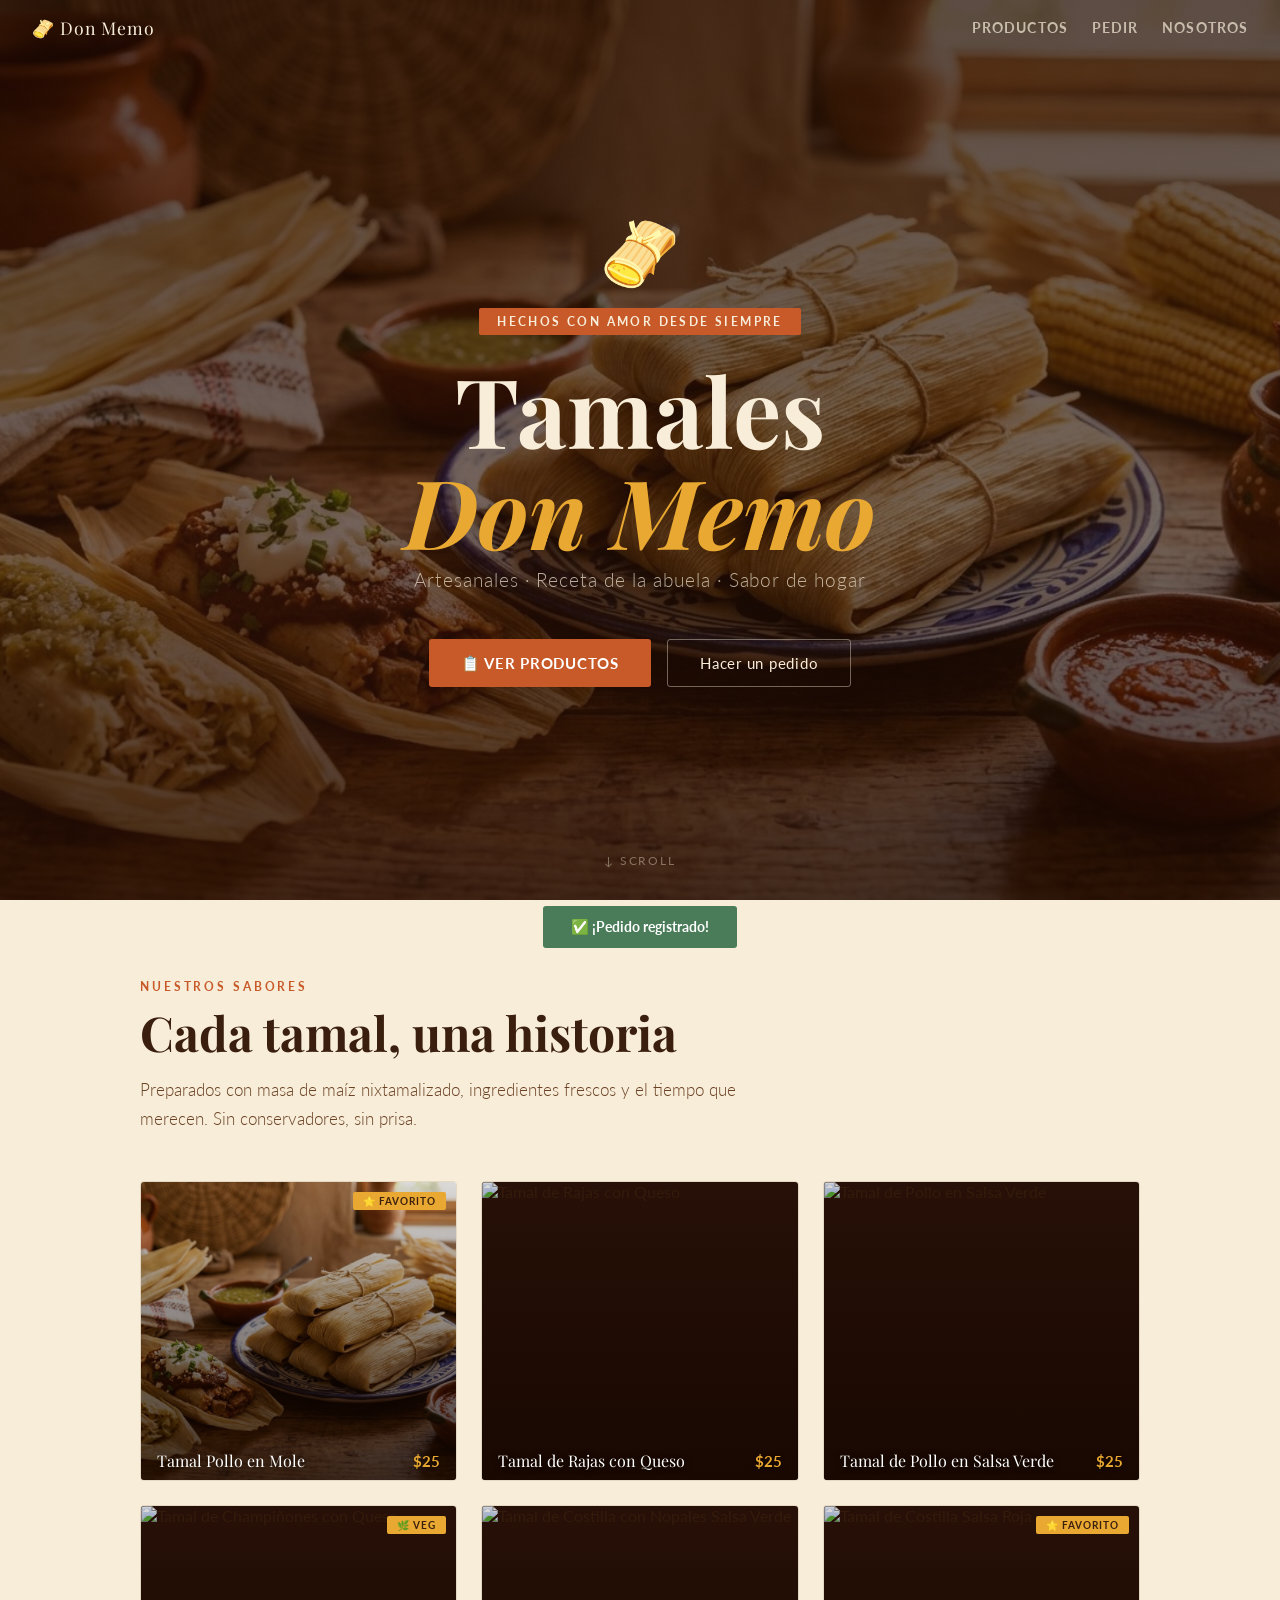
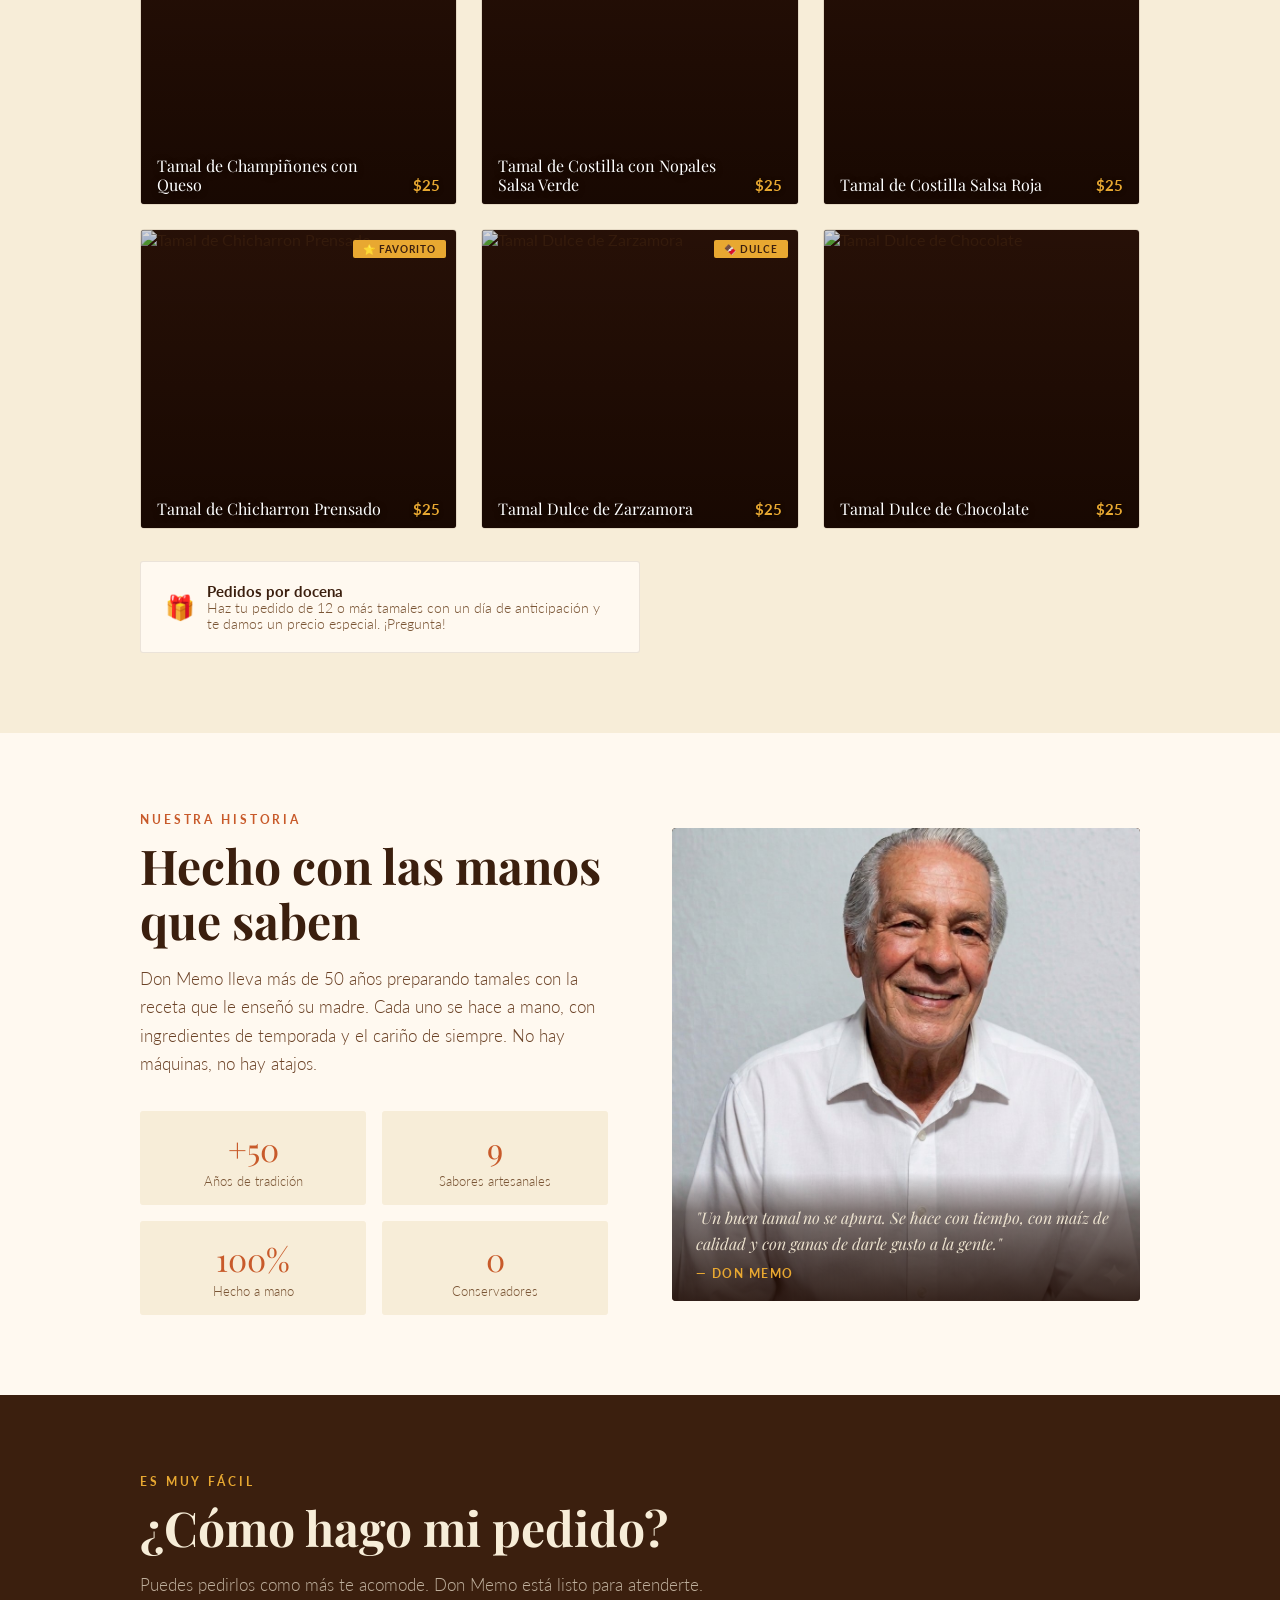
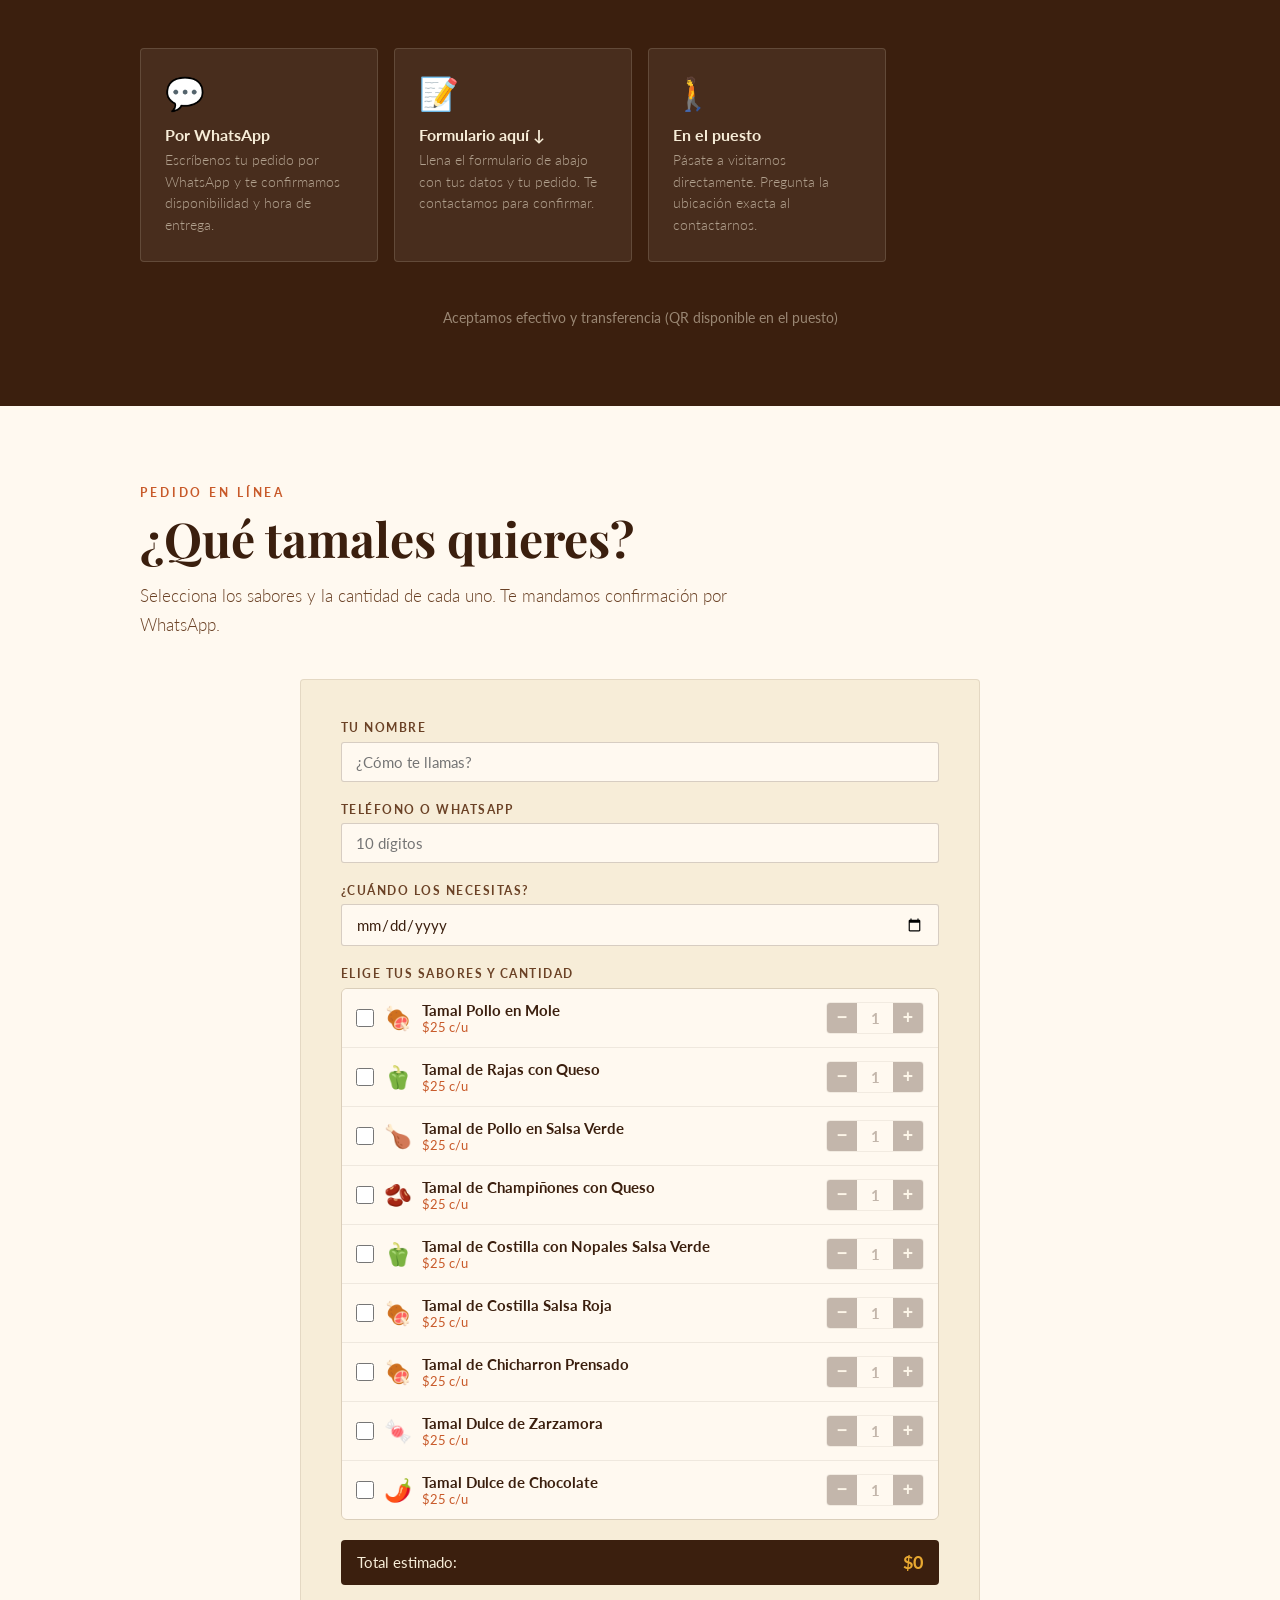
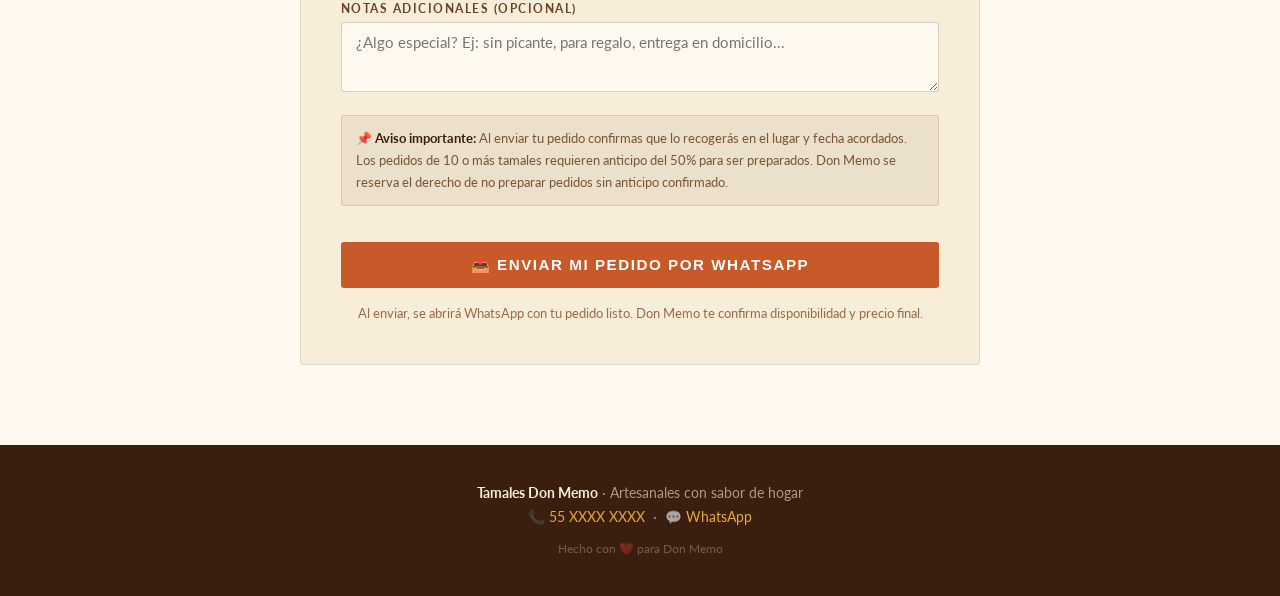
==== commit c9e88005: "se anexadon imagens a las cards" ====
--- a/index.html
+++ b/index.html
@@ -68,8 +68,10 @@
       </div>
       <div class="nosotros-visual">
         <img src="Don_memo_chef.png" alt="Don Memo" style="width:100%; height:100%; object-fit:cover; object-position: center top; display:block; position:relative; z-index:1; border-radius:4px;">
-        <p style="color: var(--amarillo); font-size: 0.8rem; letter-spacing: 0.1em; text-transform: uppercase; font-weight: 700; text-align:center; margin-top: 0.75rem;">— Don Memo</p>
-	<p class="nosotros-quote">"Un buen tamal no se apura. Se hace con tiempo, con maíz de calidad y con ganas de darle gusto a la gente."</p>
+        <div class="nosotros-quote-overlay">
+          <p class="nosotros-quote">"Un buen tamal no se apura. Se hace con tiempo, con maíz de calidad y con ganas de darle gusto a la gente."</p>
+          <p class="nosotros-quote-autor">— Don Memo</p>
+        </div>
       </div>
     </div>
   </div>
@@ -162,28 +164,6 @@
   <p style="margin-top: 0.5rem;">📞 <a href="tel:521XXXXXXXXXX">55 XXXX XXXX</a> &nbsp;·&nbsp; 💬 <a href="https://wa.me/521XXXXXXXXXX">WhatsApp</a></p>
   <p style="margin-top: 1rem; font-size: 0.75rem; opacity: 0.5;">Hecho con ❤️ para Don Memo</p>
 </footer>
-
-<!-- MODAL -->
-<div class="modal-overlay" id="modal">
-  <div class="modal">
-    <button class="modal-close" onclick="cerrarModal()">✕</button>
-    <h3 id="modal-titulo">Tamal de Cerdo</h3>
-    <p>Dinos cuántos necesitas y te contactamos por WhatsApp para confirmar tu pedido.</p>
-    <div class="form-row">
-      <label>Tu nombre</label>
-      <input type="text" id="m-nombre" placeholder="¿Cómo te llamas?" />
-    </div>
-    <div class="form-row">
-      <label>Cantidad</label>
-      <input type="number" id="m-cantidad" min="1" value="6" placeholder="¿Cuántos tamales?" />
-    </div>
-    <div class="form-row">
-      <label>Tu teléfono</label>
-      <input type="tel" id="m-tel" placeholder="Para confirmarte el pedido" />
-    </div>
-    <button class="form-submit" onclick="enviarModal()">💬 Pedir por WhatsApp</button>
-  </div>
-</div>
 
 <!-- MODAL CONFIRMACIÓN -->
 <div class="modal-overlay" id="modal-confirm">
--- a/styles.css
+++ b/styles.css
@@ -77,31 +77,152 @@
 /* PRODUCTOS */
 .productos-bg { background: var(--crema); }
 .productos-grid { display: grid; grid-template-columns: repeat(auto-fill, minmax(280px, 1fr)); gap: 1.5rem; margin-top: 3rem; }
-.producto-card { background: var(--blanco); border-radius: 4px; overflow: hidden; border: 1px solid rgba(59,31,14,0.1); transition: transform 0.25s, box-shadow 0.25s; position: relative; }
-.producto-card:hover { transform: translateY(-5px); box-shadow: 0 12px 32px rgba(59,31,14,0.12); }
-.producto-img { width: 100%; height: 180px; display: flex; align-items: center; justify-content: center; font-size: 5rem; position: relative; }
-.producto-img-verde { background: #EDF5F1; }
-.producto-img-cafe  { background: #F5EDE6; }
-.producto-img-rojo  { background: #FBF0EA; }
-.producto-img-morado { background: #F0ECF7; }
-.producto-img-amarillo { background: #FBF5E6; }
-.producto-img-azul { background: #EAF1F8; }
-.producto-badge { position: absolute; top: 12px; right: 12px; background: var(--amarillo); color: var(--cafe); font-size: 0.65rem; font-weight: 700; letter-spacing: 0.1em; text-transform: uppercase; padding: 3px 10px; border-radius: 2px; }
-.producto-body { padding: 1.25rem 1.25rem 1.5rem; }
-.producto-nombre { font-family: 'Playfair Display', serif; font-size: 1.25rem; margin-bottom: 0.4rem; color: var(--cafe); }
-.producto-desc { font-size: 0.88rem; color: #7A5535; line-height: 1.6; margin-bottom: 1rem; font-weight: 300; }
-.producto-footer { display: flex; align-items: center; justify-content: space-between; }
-.producto-precio { font-size: 1.1rem; font-weight: 700; color: var(--terracota); }
-.btn-pedir { background: var(--cafe); color: var(--crema); border: none; padding: 8px 18px; border-radius: 2px; font-size: 0.82rem; font-weight: 700; letter-spacing: 0.08em; cursor: pointer; text-transform: uppercase; transition: background 0.2s; }
-.btn-pedir:hover { background: var(--terracota); }
+/* PRODUCTO CARD — overlay deslizante desde abajo */
+.producto-card {
+  height: 300px;
+  border-radius: 4px;
+  overflow: hidden;
+  position: relative;
+  border: 1px solid rgba(59,31,14,0.1);
+  cursor: pointer;
+}
+
+/* FRENTE — siempre visible */
+.producto-card-front {
+  position: absolute; inset: 0;
+  display: flex; flex-direction: column;
+  background: var(--blanco);
+}
+.producto-img {
+  flex: 1;
+  position: relative;
+  overflow: hidden;
+  background-color: #2a1208;
+}
+.producto-img img {
+  width: 100%; height: 100%;
+  object-fit: cover; object-position: center;
+  display: block;
+  transition: transform 0.5s ease;
+}
+.producto-card:hover .producto-img img {
+  transform: scale(1.05);
+}
+/* overlay degradado sobre la foto */
+.producto-img::after {
+  content: '';
+  position: absolute; inset: 0;
+  background: linear-gradient(
+    to bottom,
+    rgba(20,6,0,0.15) 0%,
+    rgba(20,6,0,0.55) 60%,
+    rgba(20,6,0,0.80) 100%
+  );
+}
+/* nombre encima del overlay */
+.producto-img-label {
+  position: absolute; bottom: 0; left: 0; right: 0;
+  z-index: 2;
+  padding: 0.65rem 1rem;
+  display: flex; align-items: flex-end; justify-content: space-between;
+  gap: 0.5rem;
+}
+.producto-nombre {
+  font-family: 'Playfair Display', serif;
+  font-size: 1rem; line-height: 1.2;
+  color: #fff;
+  text-shadow: 0 1px 6px rgba(0,0,0,0.6);
+}
+.producto-precio {
+  font-size: 0.95rem; font-weight: 700;
+  color: var(--amarillo); white-space: nowrap;
+  text-shadow: 0 1px 4px rgba(0,0,0,0.5);
+}
+/* badge */
+.producto-badge {
+  position: absolute; top: 10px; right: 10px; z-index: 3;
+  background: var(--amarillo); color: var(--cafe);
+  font-size: 0.62rem; font-weight: 700; letter-spacing: 0.1em;
+  text-transform: uppercase; padding: 3px 10px; border-radius: 2px;
+}
+/* fallback emoji (si no hay imagen) */
+.producto-img-emoji {
+  position: absolute; inset: 0; z-index: 1;
+  display: flex; align-items: center; justify-content: center;
+  font-size: 4.5rem;
+}
+/* cuando hay emoji-fallback, quitar el overlay oscuro y usar fondo de color */
+.producto-img.no-img {
+  background: #F5EDE6;
+}
+.producto-img.no-img::after {
+  background: linear-gradient(
+    to bottom,
+    transparent 40%,
+    rgba(20,6,0,0.55) 100%
+  );
+}
+
+/* OVERLAY — entra barriendo desde abajo */
+.producto-card-back {
+  position: absolute; left: 0; right: 0; bottom: 0;
+  height: 100%;
+  background: var(--cafe);
+  transform: translateY(100%);
+  transition: transform 0.5s cubic-bezier(0.32, 0, 0.15, 1);
+  display: flex; flex-direction: column;
+  align-items: center; justify-content: center;
+  padding: 1.75rem 1.5rem;
+  text-align: center;
+  gap: 0.6rem;
+}
+.producto-card:hover .producto-card-back {
+  transform: translateY(0);
+}
+.producto-back-emoji { font-size: 2.5rem; }
+.producto-back-nombre {
+  font-family: 'Playfair Display', serif; font-size: 1.05rem;
+  color: var(--crema); line-height: 1.2;
+}
+.producto-back-desc {
+  font-size: 0.84rem; color: rgba(247,237,216,0.75);
+  line-height: 1.65; font-weight: 300;
+}
+.producto-back-precio {
+  font-size: 1.15rem; font-weight: 700; color: var(--amarillo);
+}
+.btn-pedir {
+  background: var(--terracota); color: #fff; border: none;
+  padding: 9px 22px; border-radius: 2px; font-size: 0.82rem;
+  font-weight: 700; letter-spacing: 0.08em; cursor: pointer;
+  text-transform: uppercase; transition: background 0.2s;
+  margin-top: 0.25rem;
+}
+.btn-pedir:hover { background: #a84520; }
+.flip-hint {
+  font-size: 0.68rem; color: rgba(247,237,216,0.3);
+  letter-spacing: 0.1em; text-transform: uppercase;
+}
 
 /* NOSOTROS */
 .nosotros-inner { display: grid; grid-template-columns: 1fr 1fr; gap: 4rem; align-items: center; }
 @media (max-width: 640px) { .nosotros-inner { grid-template-columns: 1fr; gap: 2rem; } }
 .nosotros-visual { background: var(--cafe); border-radius: 4px; overflow: hidden; position: relative; min-height: 420px; padding: 0; }
 .nosotros-visual::before { content: ''; position: absolute; inset: 0; background: radial-gradient(circle at 70% 30%, rgba(232,168,49,0.15) 0%, transparent 60%); }
-.nosotros-emoji { font-size: 5rem; display: block; margin-bottom: 1rem; }
-.nosotros-quote { font-family: 'Playfair Display', serif; font-style: italic; color: var(--crema); font-size: 1.1rem; line-height: 1.6; opacity: 0.85; }
+.nosotros-quote-overlay {
+  position: absolute; bottom: 0; left: 0; right: 0; z-index: 2;
+  background: linear-gradient(to top, rgba(30,10,2,0.88) 0%, rgba(30,10,2,0.5) 70%, transparent 100%);
+  padding: 2rem 1.5rem 1.25rem;
+}
+.nosotros-quote {
+  font-family: 'Playfair Display', serif; font-style: italic;
+  color: var(--crema); font-size: 1rem; line-height: 1.65; opacity: 0.92;
+  margin-bottom: 0.5rem;
+}
+.nosotros-quote-autor {
+  color: var(--amarillo); font-size: 0.78rem; letter-spacing: 0.12em;
+  text-transform: uppercase; font-weight: 700;
+}
 .nosotros-data { display: grid; grid-template-columns: 1fr 1fr; gap: 1rem; margin-top: 2rem; }
 .dato { background: var(--crema); border-radius: 3px; padding: 1rem; text-align: center; }
 .dato-num { font-family: 'Playfair Display', serif; font-size: 2rem; color: var(--terracota); display: block; }
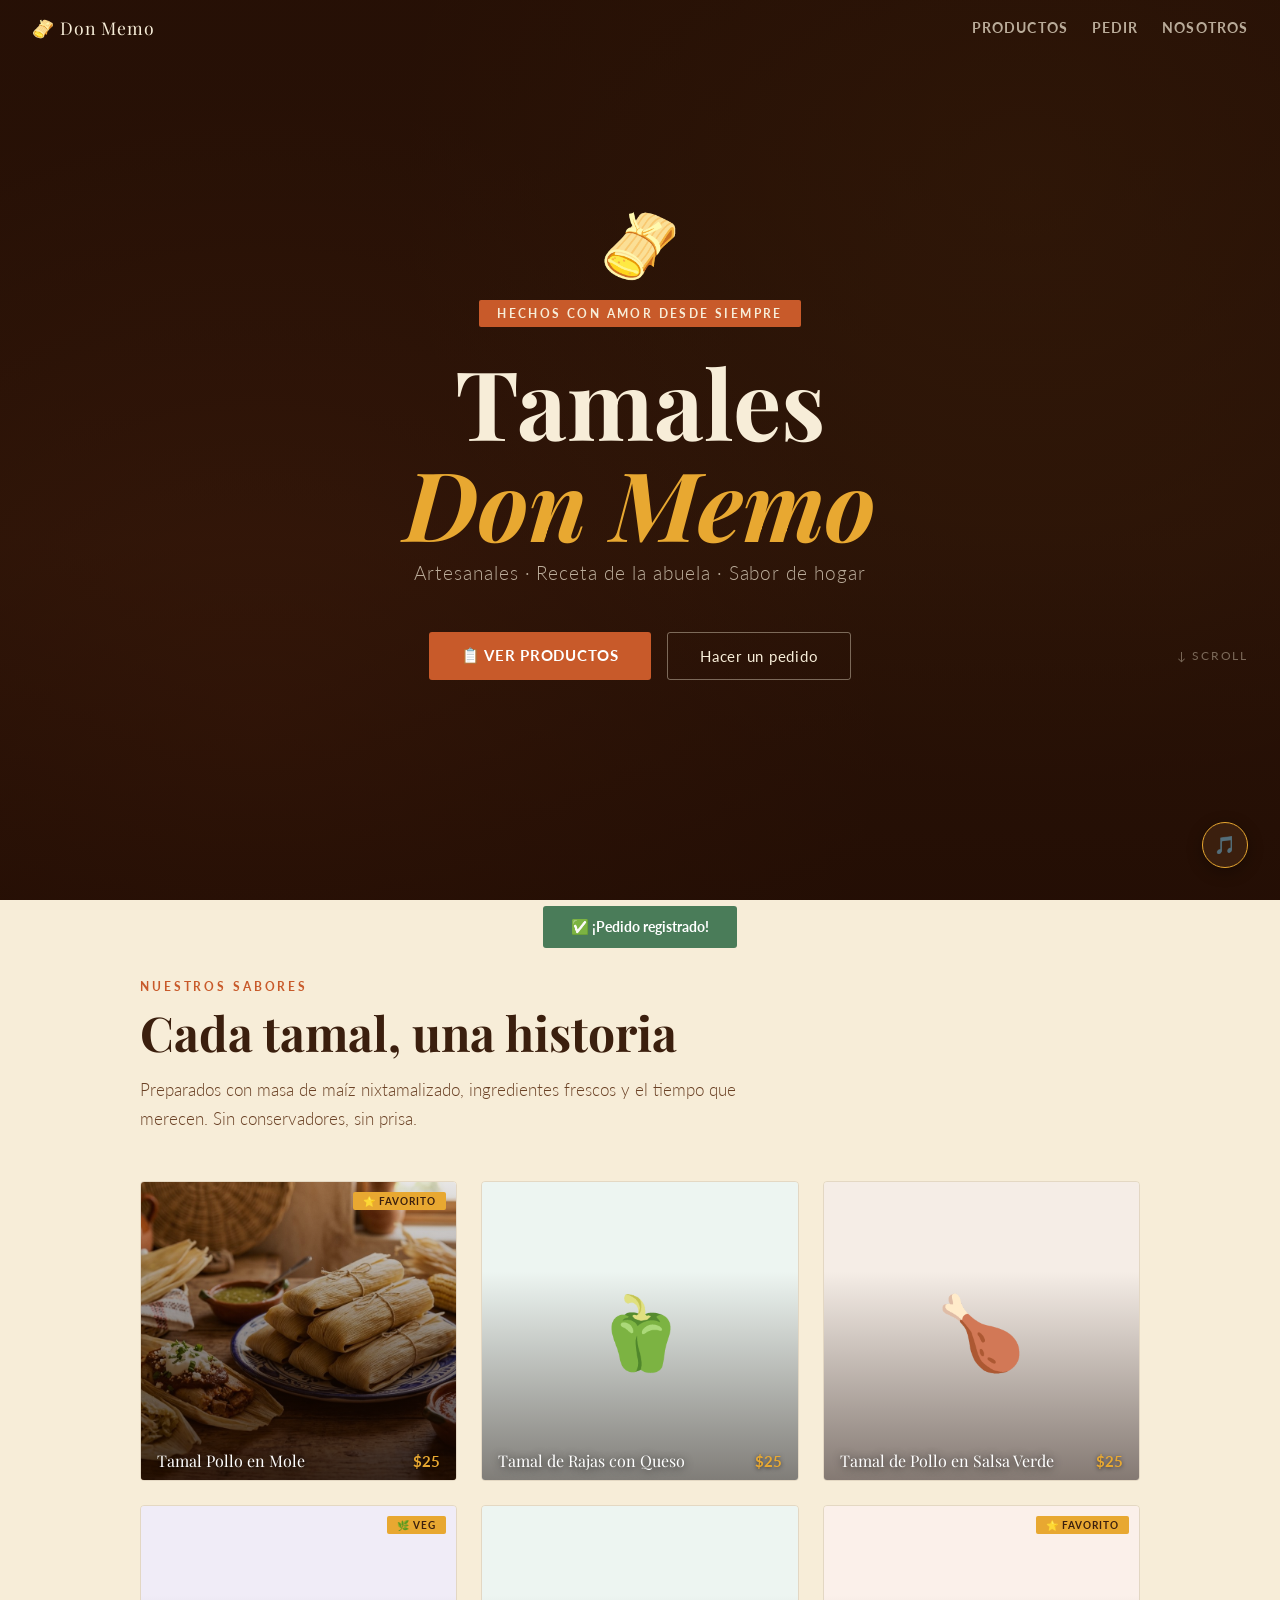
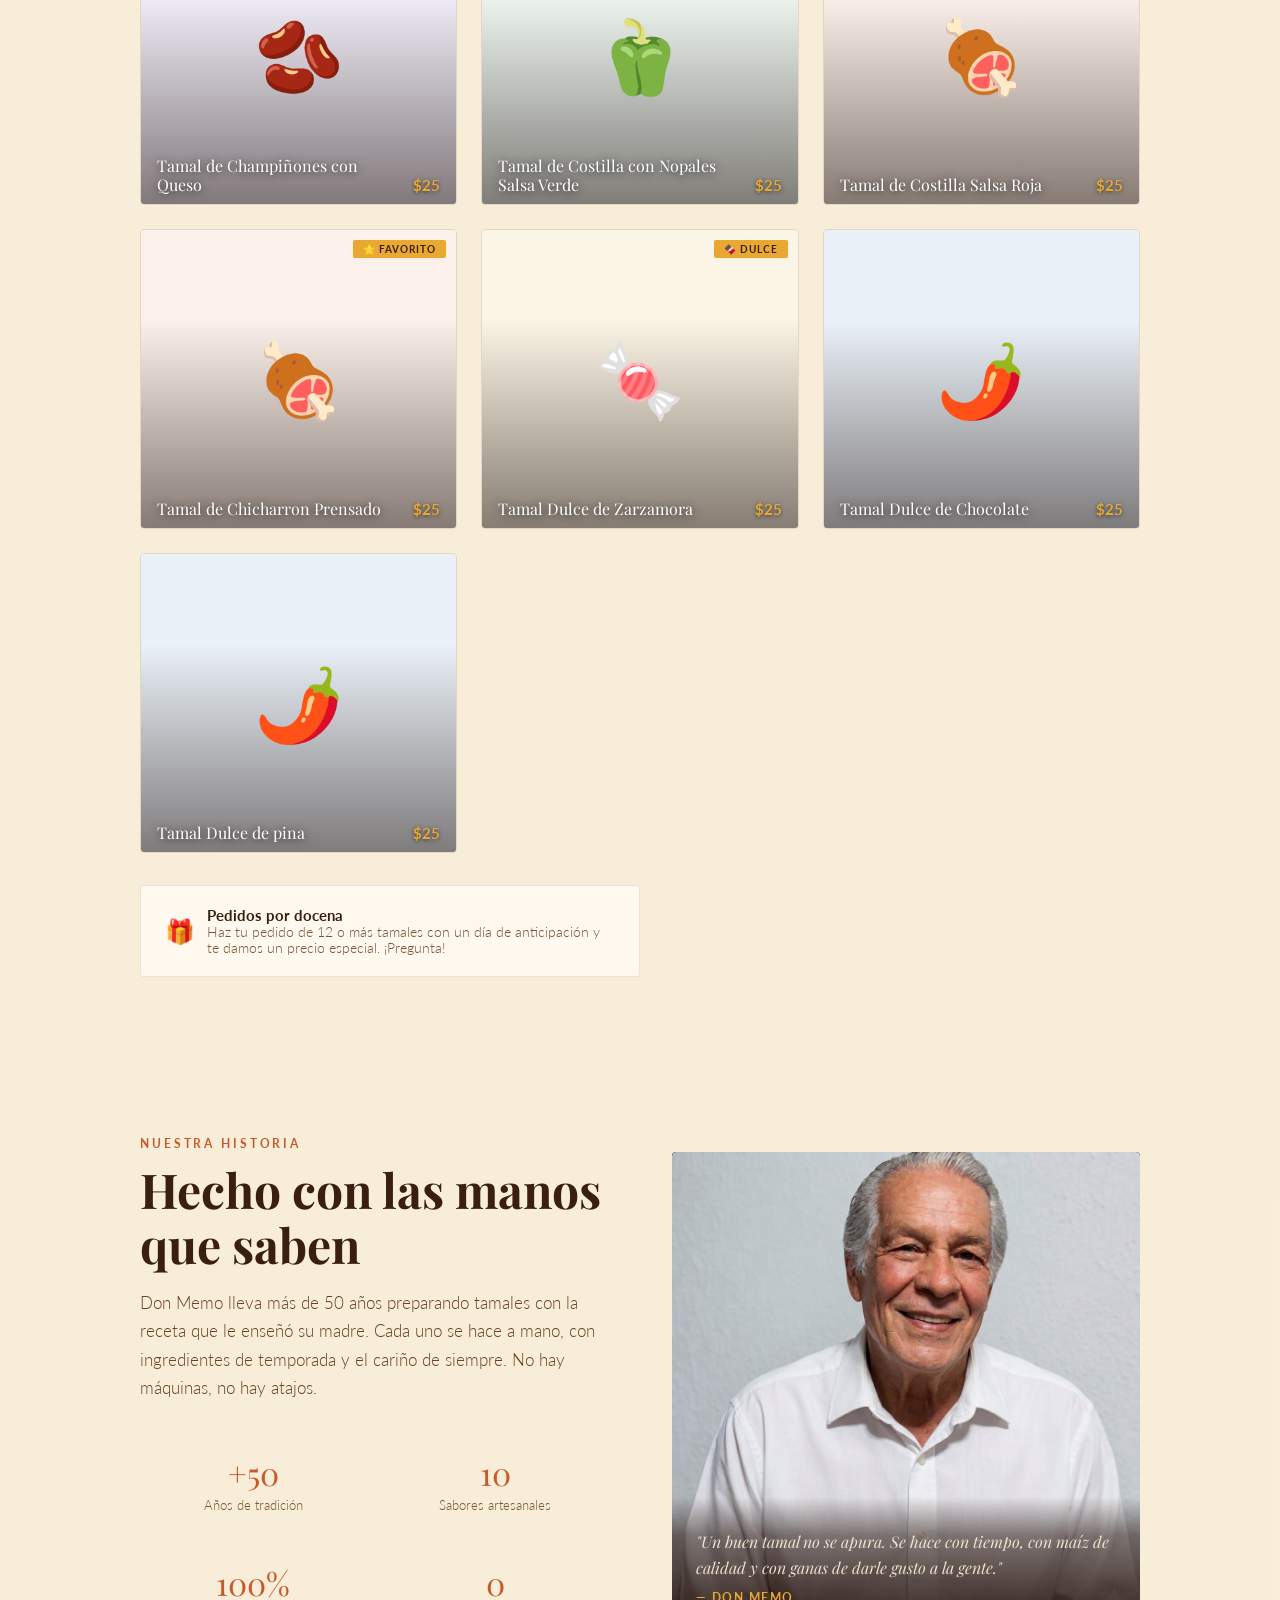
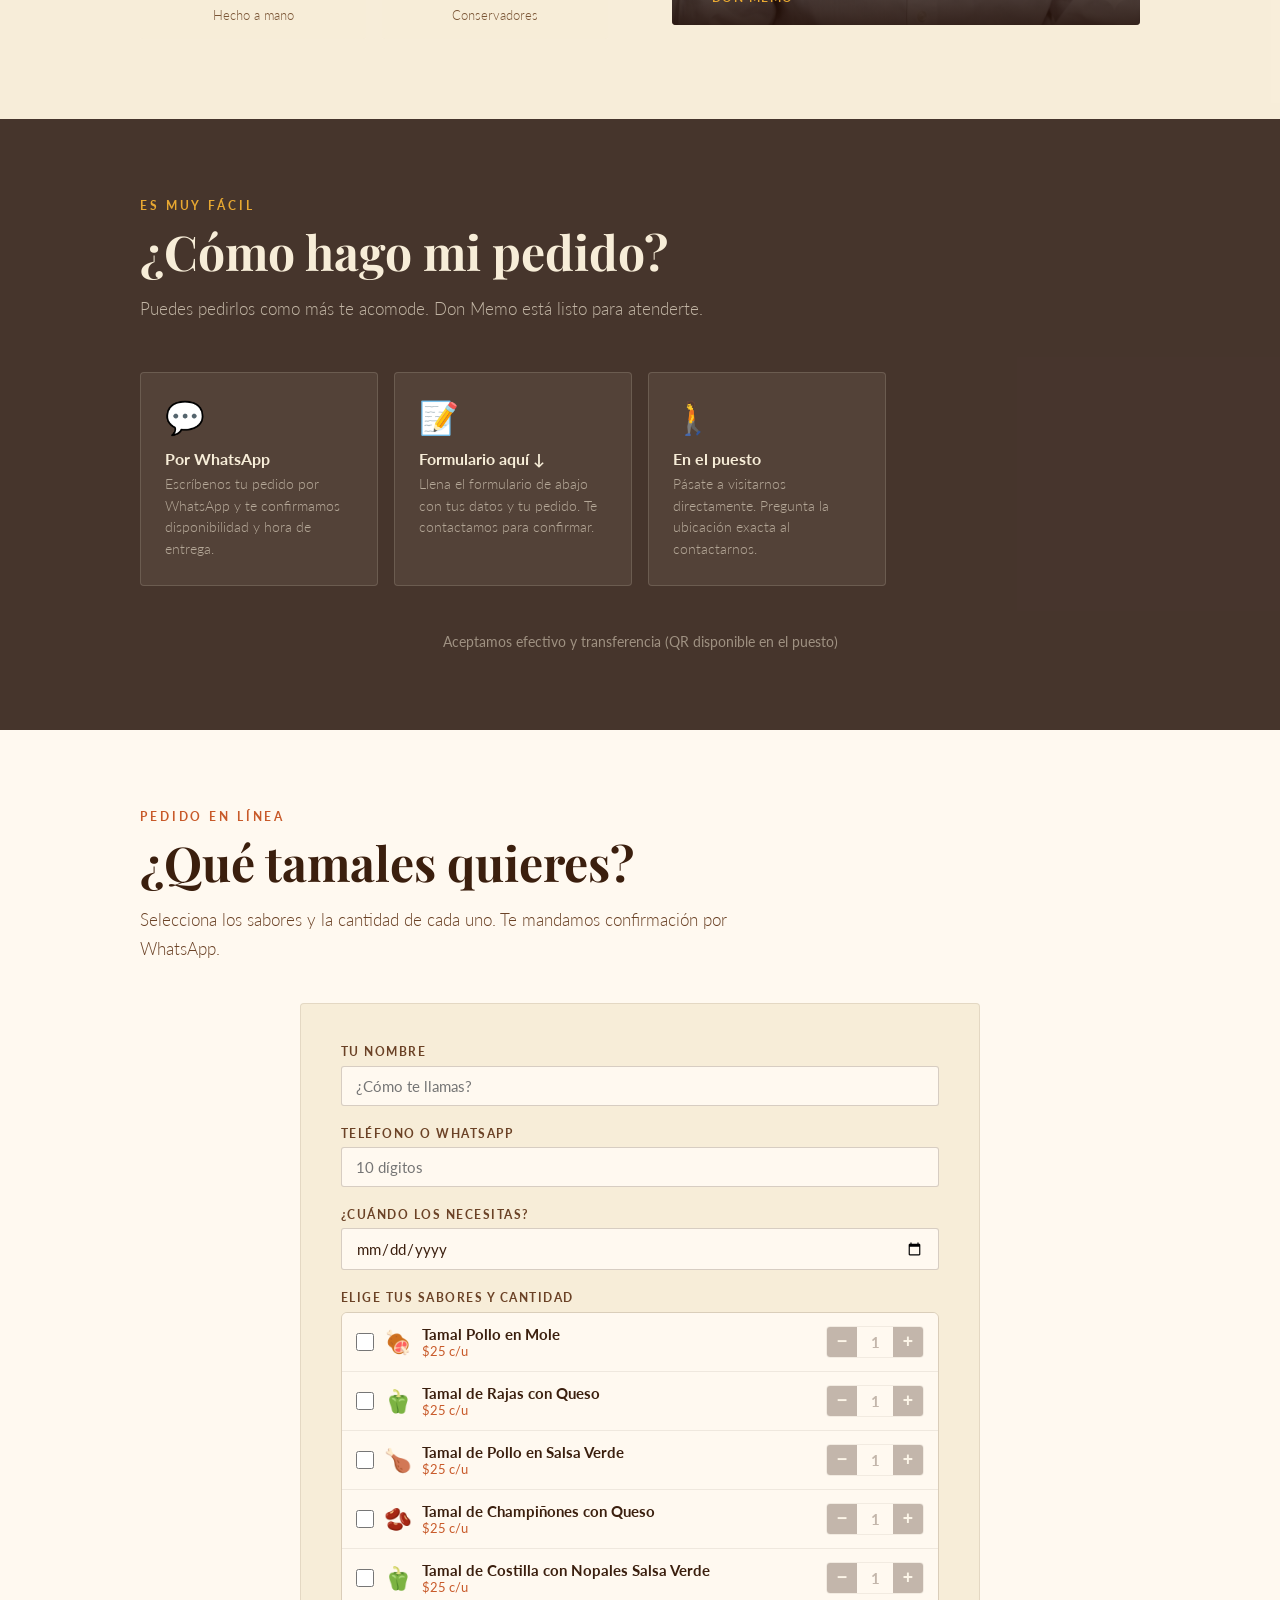
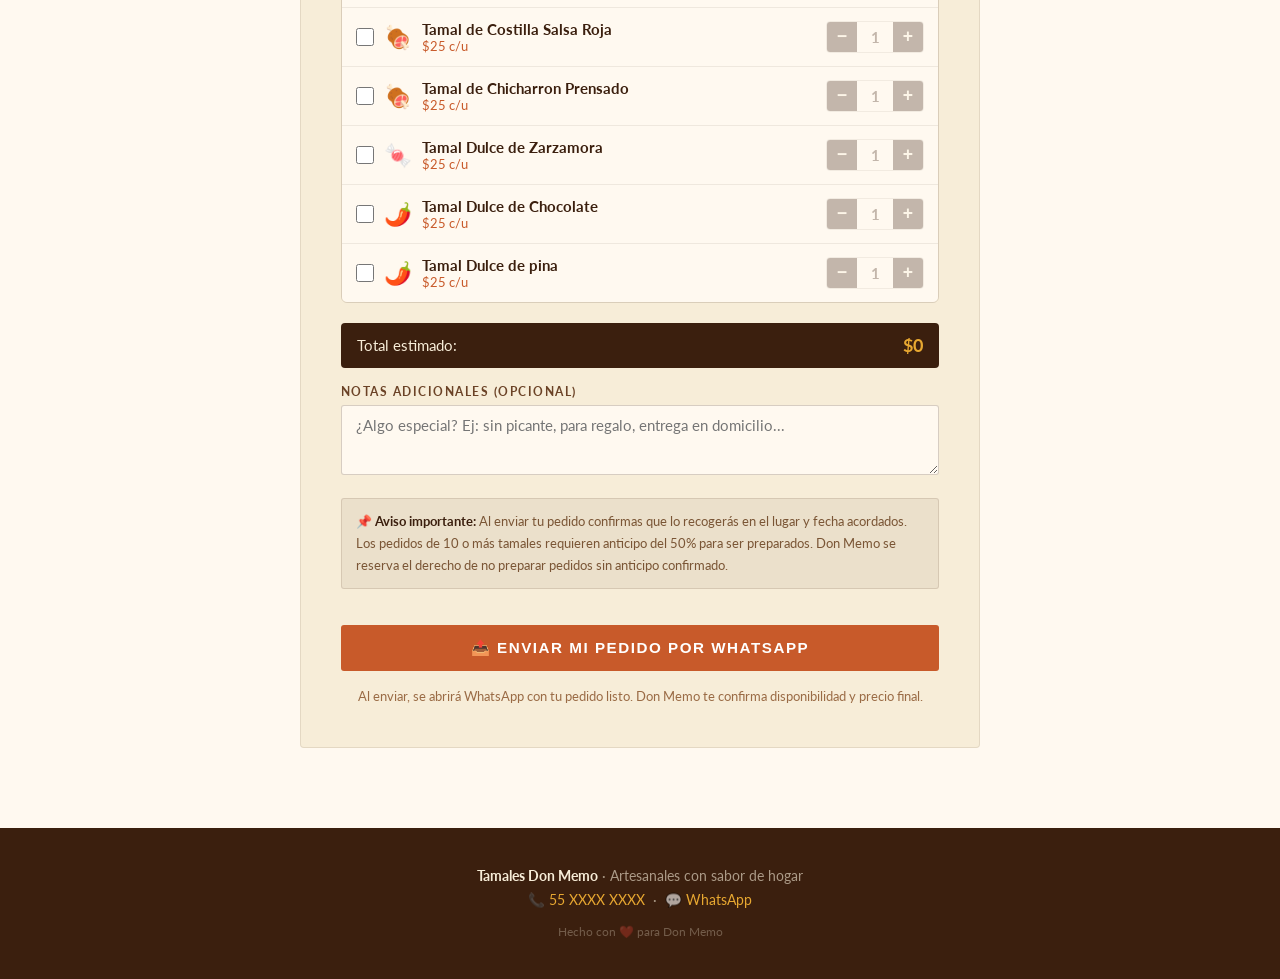
==== commit aef929d4: "se bajo la velocidad de las tarjetas" ====
--- a/index.html
+++ b/index.html
@@ -9,6 +9,16 @@
 </head>
 <body>
 
+<!-- AUDIO DE FONDO -->
+<audio id="bg-audio" loop muted>
+  <source src="mimosa.mp3" type="audio/mpeg">
+</audio>
+
+<!-- CONTROL FLOTANTE DE MÚSICA -->
+<button class="music-btn" id="music-btn" title="Música de fondo">
+  <span class="music-icon">🎵</span>
+</button>
+
 <!-- NAV -->
 <nav id="nav">
   <a href="#" class="nav-brand">🫔 Don Memo</a>
@@ -21,6 +31,9 @@
 
 <!-- HERO -->
 <section class="hero">
+  <video class="hero-video" autoplay muted loop playsinline>
+    <source src="tamales_video_header.mp4" type="video/mp4">
+  </video>
   <span class="hero-icon">🫔</span>
   <div class="hero-badge">Hechos con amor desde siempre</div>
   <h1>Tamales<br><em>Don Memo</em></h1>
--- a/styles.css
+++ b/styles.css
@@ -16,19 +16,25 @@
   min-height: 100vh; position: relative;
   display: flex; flex-direction: column; align-items: center;
   justify-content: center; text-align: center; padding: 2rem; overflow: hidden;
-  background-image: url('fondo_header.png');
-  background-size: cover;
-  background-position: center;
-  background-repeat: no-repeat;
+  background: var(--cafe);
+}
+/* video de fondo */
+.hero-video {
+  position: absolute; inset: 0;
+  width: 100%; height: 100%;
+  object-fit: cover; object-position: center;
+  z-index: 0;
 }
 .hero::before {
-  content: ''; position: absolute; inset: 0;
+  content: ''; position: absolute; inset: 0; z-index: 1;
   background:
     linear-gradient(to bottom, rgba(30,10,2,0.72) 0%, rgba(30,10,2,0.60) 60%, rgba(30,10,2,0.80) 100%),
     radial-gradient(circle at 20% 80%, rgba(200,90,42,0.20) 0%, transparent 50%),
     radial-gradient(circle at 80% 20%, rgba(232,168,49,0.12) 0%, transparent 50%);
   pointer-events: none;
 }
+/* todo el contenido del hero debe estar sobre el overlay */
+.hero > *:not(.hero-video) { position: relative; z-index: 2; }
 .hero-badge {
   display: inline-block; background: var(--terracota); color: var(--crema);
   font-size: 0.75rem; letter-spacing: 0.2em; text-transform: uppercase;
@@ -91,38 +97,58 @@
 .producto-card-front {
   position: absolute; inset: 0;
   display: flex; flex-direction: column;
-  background: var(--blanco);
 }
 .producto-img {
   flex: 1;
   position: relative;
   overflow: hidden;
-  background-color: #2a1208;
-}
+  isolation: isolate;
+}
+/* foto real */
 .producto-img img {
+  position: absolute; inset: 0;
   width: 100%; height: 100%;
   object-fit: cover; object-position: center;
   display: block;
-  transition: transform 0.5s ease;
+  z-index: 1;
+  transition: transform 0.95s ease;
 }
 .producto-card:hover .producto-img img {
   transform: scale(1.05);
 }
-/* overlay degradado sobre la foto */
+/* overlay oscuro — encima de la foto, debajo del texto */
 .producto-img::after {
   content: '';
   position: absolute; inset: 0;
+  z-index: 2;
   background: linear-gradient(
     to bottom,
-    rgba(20,6,0,0.15) 0%,
-    rgba(20,6,0,0.55) 60%,
-    rgba(20,6,0,0.80) 100%
+    rgba(20,6,0,0.10) 0%,
+    rgba(20,6,0,0.50) 55%,
+    rgba(20,6,0,0.82) 100%
   );
-}
-/* nombre encima del overlay */
+  pointer-events: none;
+}
+/* fallback: sin imagen — emoji centrado */
+.producto-img-emoji {
+  position: absolute; inset: 0;
+  z-index: 3;
+  display: flex; align-items: center; justify-content: center;
+  font-size: 4.5rem;
+}
+/* overlay más suave cuando solo hay emoji */
+.producto-img.no-img { background: #F5EDE6; }
+.producto-img.no-img::after {
+  background: linear-gradient(
+    to bottom,
+    transparent 30%,
+    rgba(20,6,0,0.50) 100%
+  );
+}
+/* nombre y precio — siempre arriba de todo */
 .producto-img-label {
   position: absolute; bottom: 0; left: 0; right: 0;
-  z-index: 2;
+  z-index: 4;
   padding: 0.65rem 1rem;
   display: flex; align-items: flex-end; justify-content: space-between;
   gap: 0.5rem;
@@ -131,36 +157,19 @@
   font-family: 'Playfair Display', serif;
   font-size: 1rem; line-height: 1.2;
   color: #fff;
-  text-shadow: 0 1px 6px rgba(0,0,0,0.6);
+  text-shadow: 0 1px 8px rgba(0,0,0,0.8);
 }
 .producto-precio {
   font-size: 0.95rem; font-weight: 700;
   color: var(--amarillo); white-space: nowrap;
-  text-shadow: 0 1px 4px rgba(0,0,0,0.5);
+  text-shadow: 0 1px 4px rgba(0,0,0,0.6);
 }
 /* badge */
 .producto-badge {
-  position: absolute; top: 10px; right: 10px; z-index: 3;
+  position: absolute; top: 10px; right: 10px; z-index: 5;
   background: var(--amarillo); color: var(--cafe);
   font-size: 0.62rem; font-weight: 700; letter-spacing: 0.1em;
   text-transform: uppercase; padding: 3px 10px; border-radius: 2px;
-}
-/* fallback emoji (si no hay imagen) */
-.producto-img-emoji {
-  position: absolute; inset: 0; z-index: 1;
-  display: flex; align-items: center; justify-content: center;
-  font-size: 4.5rem;
-}
-/* cuando hay emoji-fallback, quitar el overlay oscuro y usar fondo de color */
-.producto-img.no-img {
-  background: #F5EDE6;
-}
-.producto-img.no-img::after {
-  background: linear-gradient(
-    to bottom,
-    transparent 40%,
-    rgba(20,6,0,0.55) 100%
-  );
 }
 
 /* OVERLAY — entra barriendo desde abajo */
@@ -169,7 +178,7 @@
   height: 100%;
   background: var(--cafe);
   transform: translateY(100%);
-  transition: transform 0.5s cubic-bezier(0.32, 0, 0.15, 1);
+  transition: transform 0.95s cubic-bezier(0.32, 0, 0.15, 1);
   display: flex; flex-direction: column;
   align-items: center; justify-content: center;
   padding: 1.75rem 1.5rem;
@@ -229,7 +238,7 @@
 .dato-label { font-size: 0.8rem; color: #7A5535; font-weight: 300; }
 
 /* CÓMO PEDIR */
-.pedidos-bg { background: var(--cafe); }
+.pedidos-bg { position: relative; }
 .pedidos-bg .section-label { color: var(--amarillo); }
 .pedidos-bg .section-title { color: var(--crema); }
 .pedidos-bg .section-desc { color: rgba(247,237,216,0.7); }
@@ -409,3 +418,52 @@
 .nav-links a { color: rgba(247,237,216,0.7); text-decoration: none; font-size: 0.85rem; letter-spacing: 0.08em; font-weight: 700; text-transform: uppercase; transition: color 0.2s; }
 .nav-links a:hover { color: var(--crema); }
 @media (max-width: 500px) { .nav-links { display: none; } }
+
+/* FONDO SECCIÓN NOSOTROS */
+#nosotros {
+  background-image: url('fondo_nosotros.png');
+  background-size: cover;
+  background-position: center;
+  background-attachment: fixed;
+  position: relative;
+}
+#nosotros::before {
+  content: '';
+  position: absolute; inset: 0;
+  background: rgba(247, 237, 216, 0.90);
+  pointer-events: none;
+}
+#nosotros .container {
+  position: relative; z-index: 1;
+}
+
+/* FONDO SECCIÓN CÓMO PEDIR */
+#pedido {
+  background-image: url('fondo_nosotros.png');
+  background-size: cover;
+  background-position: center;
+  background-attachment: fixed;
+  position: relative;
+}
+#pedido::before {
+  content: '';
+  position: absolute; inset: 0;
+  background: rgba(30, 10, 2, 0.82);
+  pointer-events: none;
+}
+#pedido .container {
+  position: relative; z-index: 1;
+}
+.music-btn {
+  position: fixed; bottom: 2rem; right: 2rem; z-index: 300;
+  width: 46px; height: 46px; border-radius: 50%;
+  background: var(--cafe); border: 1.5px solid rgba(247,237,216,0.2);
+  cursor: pointer; display: flex; align-items: center; justify-content: center;
+  font-size: 1.1rem; box-shadow: 0 4px 16px rgba(0,0,0,0.3);
+  transition: background 0.2s, transform 0.15s, border-color 0.2s;
+}
+.music-btn:hover { background: var(--terracota); transform: scale(1.08); }
+.music-btn.playing { border-color: var(--amarillo); }
+.music-btn.playing .music-icon { display: inline-block; animation: musicPulse 1.2s ease-in-out infinite; }
+@keyframes musicPulse { 0%, 100% { transform: scale(1); } 50% { transform: scale(1.2); } }
+
